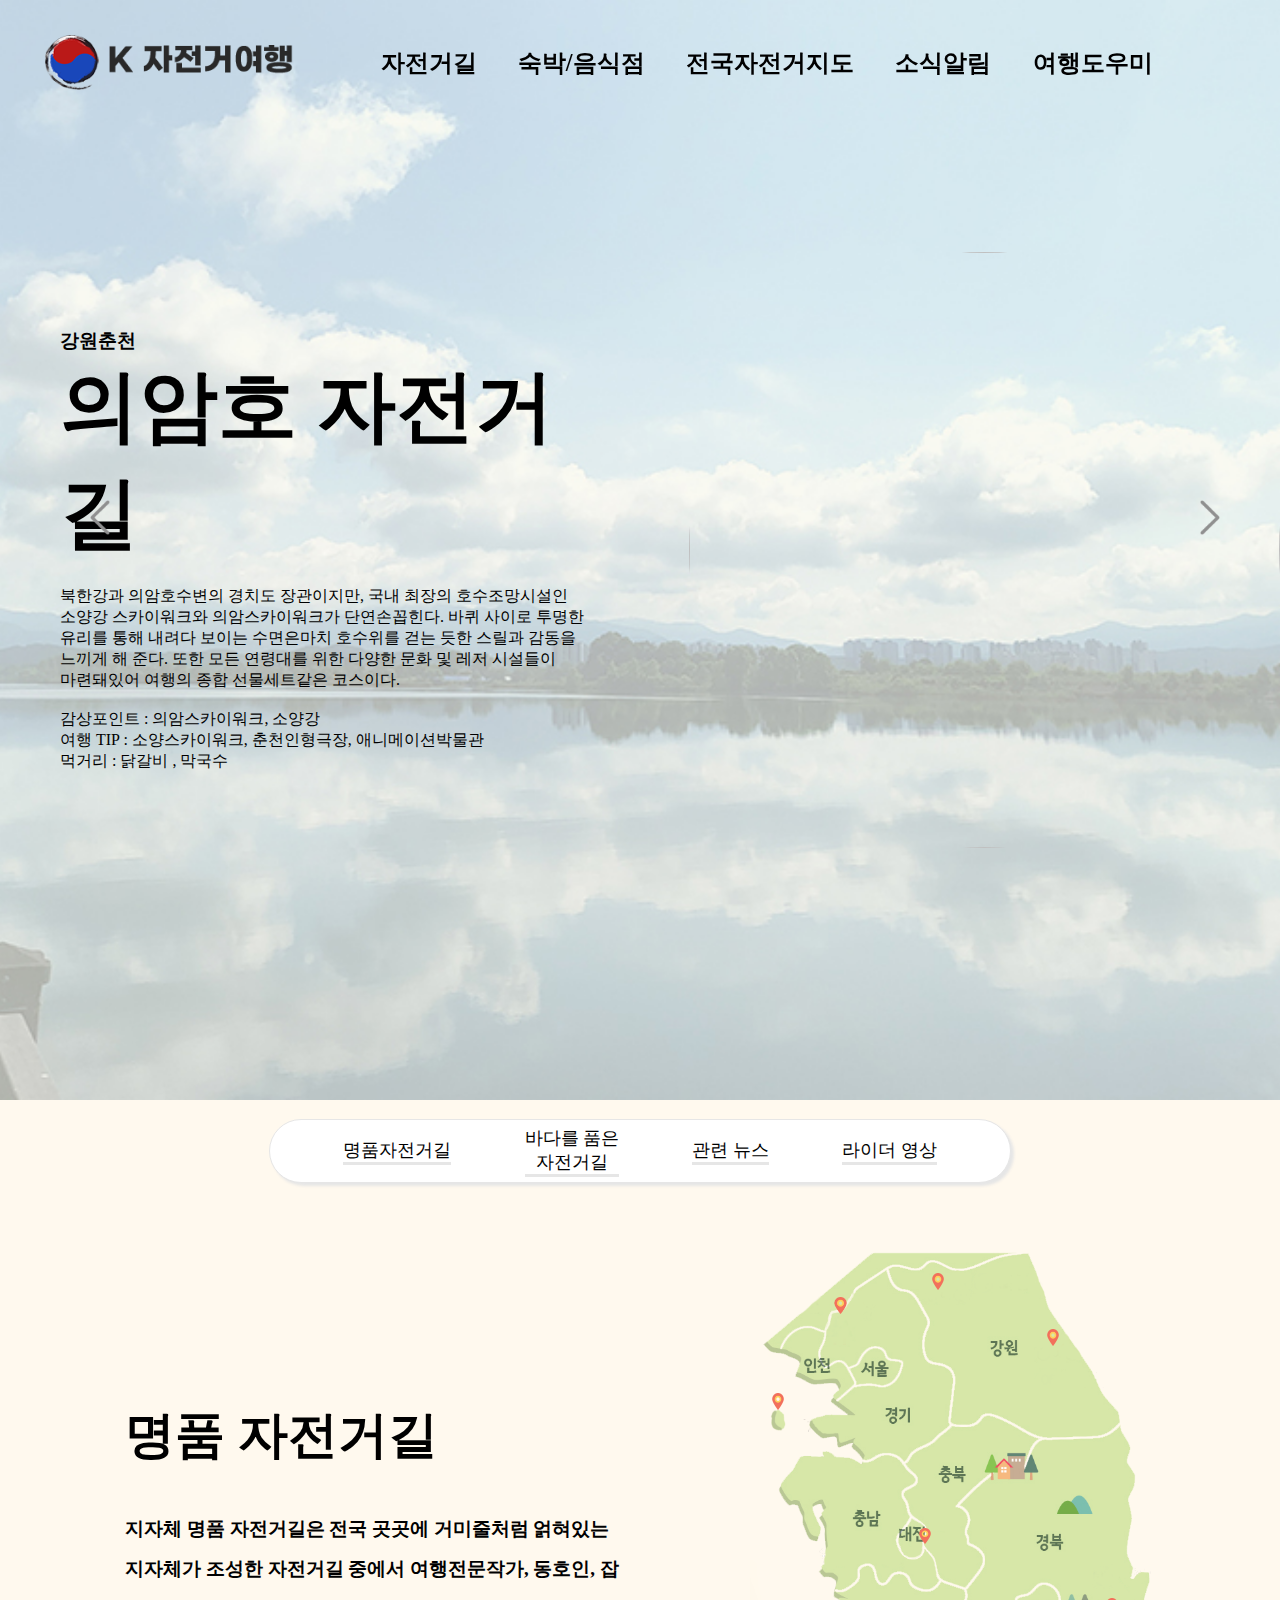
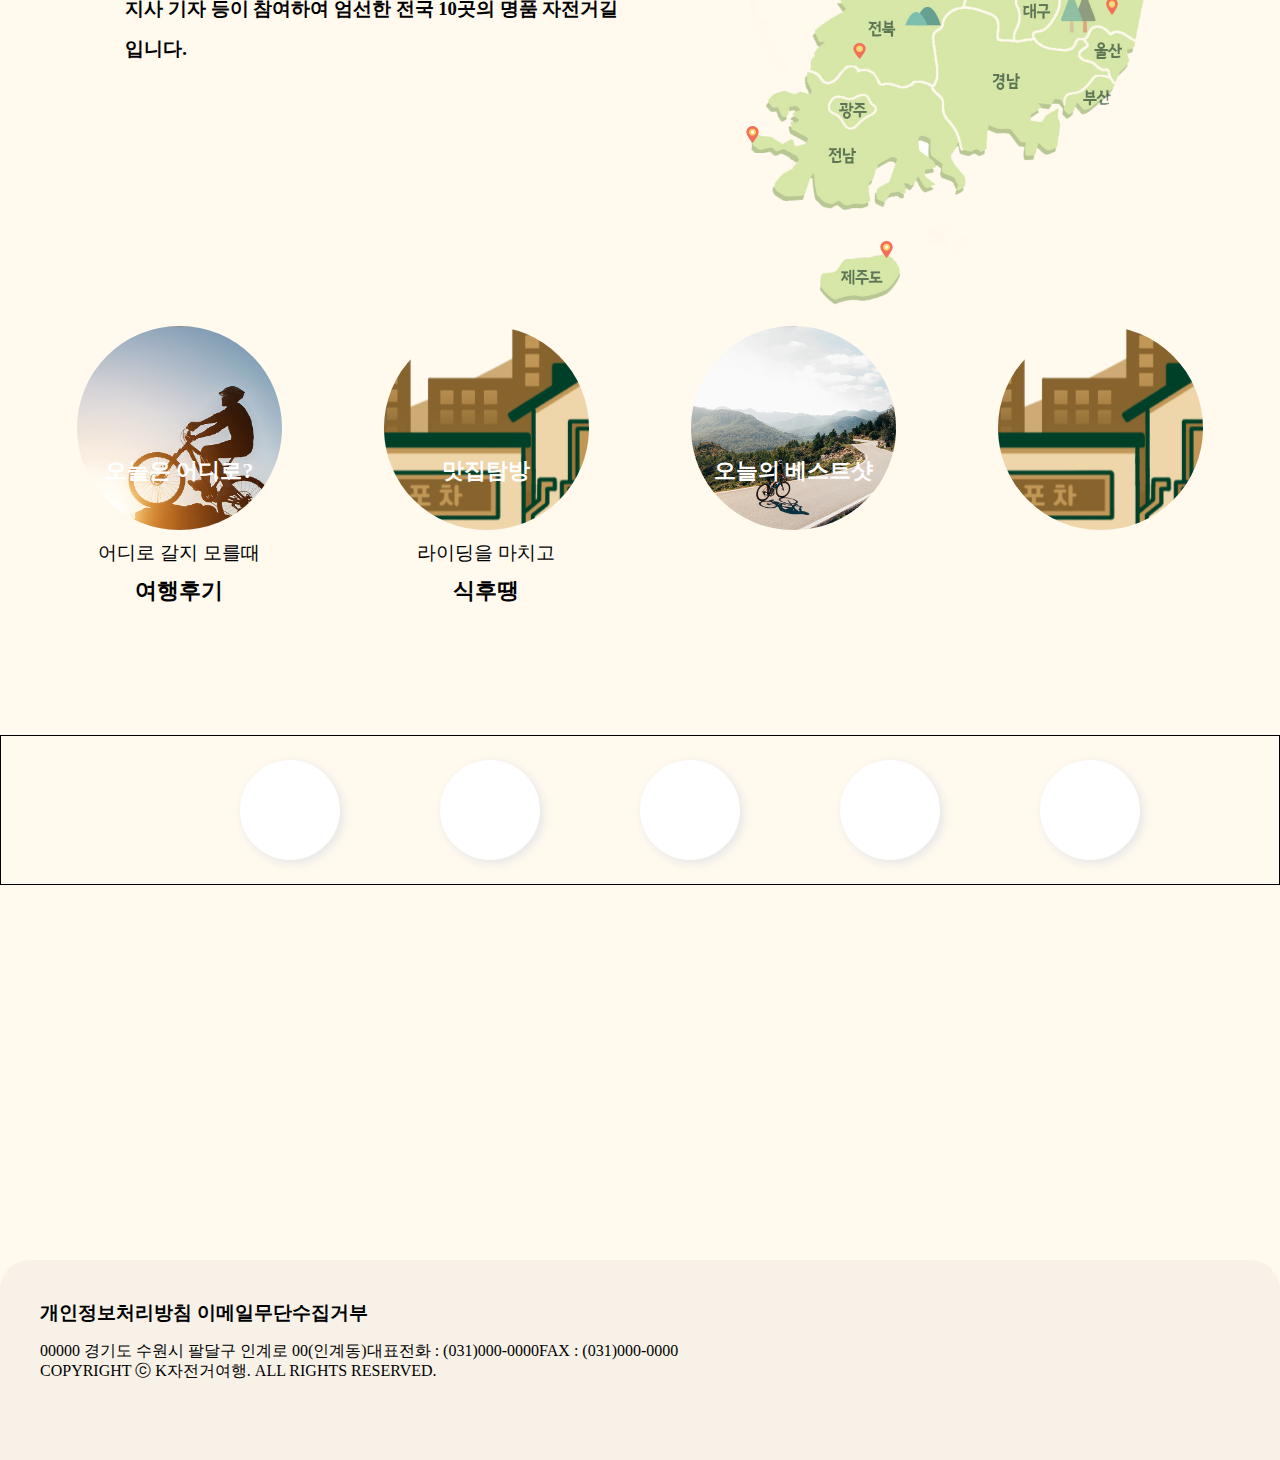
==== index.html @ 26b42fcc "2023.07.28" ====
<!DOCTYPE html>
<html lang="en">
<head>
    <meta charset="UTF-8">
    <meta name="viewport" content="width=device-width, initial-scale=1.0">
    <title>K자전거여행</title>
    <link rel="stylesheet" href="css/reset.css">
    <link rel="stylesheet" href="css/index.css">
    <script src="https://code.jquery.com/jquery-1.12.4.js"></script>
</head>
<body>
    <div id="wrap">
        <header>
            <div class="contents">
                <img src="img/logo.png" class="logo">
                <img src="img/menu.png" class="search">
                <div class="nav">
                    <ul>
                        <li>자전거길
                            <ul class="submenu1">
                                <li><a href="#">자전거길</a></li>
                                <li><a href="#">자전거 대여소</a></li>
                                <li><a href="#">주변 관광지</a></li>
                            </ul>
                        </li>
                        <li>숙박/음식점
                            <ul class="submenu2">
                                <li>숙박시설</li>
                                <li>음식점</li>
                                <li>후기</li>
                            </ul>
                        </li>
                        <li>전국자전거지도</li>
                        <li>소식알림
                            <ul class="submenu4">
                                <li>관련 뉴스</li>
                                <li>여행 소식</li>
                            </ul>
                        </li>
                        <li>여행도우미</li>
                        <li><div class=search></li>
                    </ul>
                </div>
            </div>
        </header>
        <section>
            <div class="section_content_box">
                <div class="section_content_box_1">
                    <div class="contents">
                        <div class="explain_box">
                            <h3>강원춘천</h3>
                            <h1><span>의암호</span> 자전거길</h1>
                            <br>
                            <p>북한강과 의암호수변의 경치도 장관이지만, 국내 최장의 호수조망시설인<br>
                                소양강 스카이워크와 의암스카이워크가 단연손꼽힌다. 바퀴 사이로 투명한<br> 
                                유리를 통해 내려다 보이는 수면은마치 호수위를 걷는 듯한 스릴과 감동을<br> 
                                느끼게 해 준다. 또한 모든 연령대를 위한 다양한 문화 및 레저 시설들이<br>
                                마련돼있어 여행의 종합 선물세트같은 코스이다.</p>
                            <br>
                            <p>감상포인트 : 의암스카이워크, 소양강</p>
                            <p>여행 TIP : 소양스카이워크, 춘천인형극장, 애니메이션박물관</p>
                            <p>먹거리 : 닭갈비 , 막국수 </p>
                        </div>
                        <div class="content_img">
                            <img id="section_img_1" src="img/1.jpg">
                        </div>
                    </div>
                </div>
                <div class="section_content_box_2">
                    <div class="contents">
                        <div class="explain_box">
                            <h3>경기 파주</h3>
                            <h1><span>DMZ</span> 자전거길</h1>
                            <br>
                            <p>임진각, 반구정, 화석정 등 지역의 주요관광지와 연계돼 있는 DMZ<br>
                                자전거길은 임진강을 따라 주변 농촌의 들판과 야산이 끝없이<br> 
                                펼쳐져 있다. 이곳의 유일한 섬 초평도에는 각종 야생화는 물론<br> 
                                희귀조류인 말똥가리 등이 서식하고 있는 곳으로 장산전망대를<br>
                                이용하면 오염되지 않은 생태계의 중요한 가치를 한눈에 내려다 볼<br>
                                수 있다. 자전거 쉼터 및 보관소 등이 곳곳에 마련되어 라이더들의<br>
                                편의를 돕는다.
                            </p>

                            <br>
                            <p>감상포인트 : DMZ 평화누리길, 초평도</p>
                            <p>여행 TIP : 임진강, 화석정</p>
                            <p>먹거리 : 장어, 참게매운탕, 두부요리 </p>
                        </div>
                        <div class="content_img">
                            <img id="section_img_1" src="img/2.jpg">
                        </div>
                    </div>
                </div>
            </div>

            <div class="back">
                <img src="img/back.png">
            </div>
            <div class="next">
                <img src="img/next.png">
            </div>
        </section>
        <div id="article">
            <div class="menubar">
                <ul>
                    <li>명품자전거길</li>
                    <li>바다를 품은<br>자전거길</li>
                    <li>관련 뉴스</li>
                    <li>라이더 영상</li>
                </ul>
            </div>
            <div class="artice_content">
                <div class="artice_content_sub">
                    <div class="region_num"><p>01</p></div>
                    <h1>명품 자전거길</h1>
                    <h3>지자체 명품 자전거길은 전국 곳곳에 거미줄처럼 얽혀있는
                        지자체가 조성한 자전거길 중에서 여행전문작가, 동호인, 잡지사 기자 등이
                        참여하여 엄선한 전국 10곳의 명품 자전거길 입니다.</h3>
                </div>
                <div class="map_img">
                    <img src="img/sub020201_img1.png" >
                    <div class="places">
                        <img src="img/112.png" class="place">
                        <img src="img/112.png" class="place">
                        <img src="img/112.png" class="place">
                        <img src="img/112.png" class="place">
                        <img src="img/112.png" class="place">
                        <img src="img/112.png" class="place">
                        <img src="img/112.png" class="place">
                        <img src="img/112.png" class="place">
                        <img src="img/112.png" class="place">
                    </div>
                </div>
            </div>
            <div class="artice_content1" >
                <div class="content3_boxs">
                    <div class="content3_box">
                        <img src="img/artice_1_1.jpg">
                        <h1>강화군(지붕 없는 박물관) 자전거길</h1>
                    </div>
                    <div class="content3_box">
                        <img src="img/artice_1_2.jpg">
                        <h1>군산 고군산도 자전거길</h1>
                    </div>
                    <div class="content3_box">
                        <img src="img/artice_1_3.jpg">
                        <h1>여수 금오도 해안도로 자전거길</h1>
                    </div>
                    <div class="content3_box">
                        <img src="img/artice_1_4.png">
                        <h1>고흥군 (거금도~소록도) 자전거길</h1>
                    </div>
                    <div class="content3_box">
                        <img src="img/artice_1_5.jpg">
                        <h1>완도군 청산도 자전거길</h1>
                    </div>
                    <div class="content3_box">
                        <img src="img/artice_1_6.jpg">
                        <h1>완도군 생일도 자전거길</h1>
                    </div>
                    <div class="content3_box">
                        <img src="img/artice_1_7.jpg">
                        <h1>신안군(압해도) 자전거길</h1>
                    </div>
                    <div class="content3_box">
                        <img src="img/artice_1_8.jpg">
                        <h1>제주 환상 자전거길(오조리~성산리)</h1>
                    </div>
                </div>
            </div>
            <div class="artice_content2" >
                <div class="content2_boxs">
                    <div class="content2_box">
                        <h2>"여수시, 자전거 타기 좋은 도시로 탄소중립 대비"</h2>
                        <h4>여수시의회 김채경 의원, 자전거 활성화 정책 촉구</h4>
                        <img src="img/artice_2_1.jpg">
                        <p>전남 여수시가 자전거 이용 활성화 정책을 도입해 탄소중립 사회로의 전환을 준비해야 한다는 목소리가 나왔다.
 
                            24일 여수시의회에 따르면 김채경 의원은 최근 열린 제230회 임시회 5분 발언을 통해 네덜란드의 자전거 문화를 소개하며 여수시의 자전거 활성화 정책 도입을 촉구했다.
                             
                            김 의원은 "세계 최초로 공공자전거를 도입한 네덜란드의 경우 인구 대비 자전거 보유가 가장 많은 자전거 선진국으로 다양한 인센티브와 안전한 자전거도로, 잘 갖춰진 법규와 기반 시설 등으로 도시 곳곳에 자전거가 누비고 있다"고 소개했다...
                        </p>
                        <p>https://www.nocutnews.co.kr/news/5982263</p>
                        <p>전남CBS 최창민 기자</p>
                    </div>
                    <div class="content2_box">
                        <h2>"여수시, 자전거 타기 좋은 도시로 탄소중립 대비"</h2>
                        <h4>여수시의회 김채경 의원, 자전거 활성화 정책 촉구</h4>
                        <img src="img/artice_2_1.jpg">
                        <p>전남 여수시가 자전거 이용 활성화 정책을 도입해 탄소중립 사회로의 전환을 준비해야 한다는 목소리가 나왔다.
 
                            24일 여수시의회에 따르면 김채경 의원은 최근 열린 제230회 임시회 5분 발언을 통해 네덜란드의 자전거 문화를 소개하며 여수시의 자전거 활성화 정책 도입을 촉구했다.
                             
                            김 의원은 "세계 최초로 공공자전거를 도입한 네덜란드의 경우 인구 대비 자전거 보유가 가장 많은 자전거 선진국으로 다양한 인센티브와 안전한 자전거도로, 잘 갖춰진 법규와 기반 시설 등으로 도시 곳곳에 자전거가 누비고 있다"고 소개했다...
                        </p>
                        <p>https://www.nocutnews.co.kr/news/5982263</p>
                        <p>전남CBS 최창민 기자</p>
                    </div>
                    <div class="content2_box">
                        <h2>"여수시, 자전거 타기 좋은 도시로 탄소중립 대비"</h2>
                        <h4>여수시의회 김채경 의원, 자전거 활성화 정책 촉구</h4>
                        <img src="img/artice_2_1.jpg">
                        <p>전남 여수시가 자전거 이용 활성화 정책을 도입해 탄소중립 사회로의 전환을 준비해야 한다는 목소리가 나왔다.
 
                            24일 여수시의회에 따르면 김채경 의원은 최근 열린 제230회 임시회 5분 발언을 통해 네덜란드의 자전거 문화를 소개하며 여수시의 자전거 활성화 정책 도입을 촉구했다.
                             
                            김 의원은 "세계 최초로 공공자전거를 도입한 네덜란드의 경우 인구 대비 자전거 보유가 가장 많은 자전거 선진국으로 다양한 인센티브와 안전한 자전거도로, 잘 갖춰진 법규와 기반 시설 등으로 도시 곳곳에 자전거가 누비고 있다"고 소개했다...
                        </p>
                        <p>https://www.nocutnews.co.kr/news/5982263</p>
                        <p>전남CBS 최창민 기자</p>
                    </div>
                    <div class="content2_box">
                        <h2>"여수시, 자전거 타기 좋은 도시로 탄소중립 대비"</h2>
                        <h4>여수시의회 김채경 의원, 자전거 활성화 정책 촉구</h4>
                        <img src="img/artice_2_1.jpg">
                        <p>전남 여수시가 자전거 이용 활성화 정책을 도입해 탄소중립 사회로의 전환을 준비해야 한다는 목소리가 나왔다.
 
                            24일 여수시의회에 따르면 김채경 의원은 최근 열린 제230회 임시회 5분 발언을 통해 네덜란드의 자전거 문화를 소개하며 여수시의 자전거 활성화 정책 도입을 촉구했다.
                             
                            김 의원은 "세계 최초로 공공자전거를 도입한 네덜란드의 경우 인구 대비 자전거 보유가 가장 많은 자전거 선진국으로 다양한 인센티브와 안전한 자전거도로, 잘 갖춰진 법규와 기반 시설 등으로 도시 곳곳에 자전거가 누비고 있다"고 소개했다...
                        </p>
                        <p>https://www.nocutnews.co.kr/news/5982263</p>
                        <p>전남CBS 최창민 기자</p>
                    </div>
                </div>
            </div>
            <div class="artice_content3" >
                <div class="artice_content_sub">
                    <div class="boxs">
                        <div class="boxs1">
                            <div class="box"><iframe src="https://www.youtube.com/embed/FJVm-SSrJak" title="혼자 떠난 30일간의 자전거 전국일주 몰아보기 | 2853.66km" frameborder="0" allow="accelerometer; autoplay; clipboard-write; encrypted-media; gyroscope; picture-in-picture; web-share" allowfullscreen></iframe></div>
                            <div class="box"><iframe src="https://www.youtube.com/embed/oXYLwIVnziQ" title="죽기 전에 달려봐야할 한국의 자전거길 50 : 안 달리면 후회할 진짜 좋은 길 엄선!" frameborder="0" allow="accelerometer; autoplay; clipboard-write; encrypted-media; gyroscope; picture-in-picture; web-share" allowfullscreen></iframe></div>
                            <div class="box"><iframe src="https://www.youtube.com/embed/JFPOYOjlUQY" title="나홀로 브롬톤 자전거 국토종주 [6박7일간의 여행]" frameborder="0" allow="accelerometer; autoplay; clipboard-write; encrypted-media; gyroscope; picture-in-picture; web-share" allowfullscreen></iframe></div>
                            <div class="box"><iframe src="https://www.youtube.com/embed/erLcfcJotWA" title="우중 라이딩 | 비오는날 자전거 타고 1600m 오르기 | 청옥산 육백마지기│장마 폭우│민디의 자전거 여행 Ep.97" frameborder="0" allow="accelerometer; autoplay; clipboard-write; encrypted-media; gyroscope; picture-in-picture; web-share" allowfullscreen></iframe></div>
                            <div class="box"><iframe src="https://www.youtube.com/embed/dMDa-SZKUe8" title="혼자서도 충분하다^^ 동해안길 자전거 여행" frameborder="0" allow="accelerometer; autoplay; clipboard-write; encrypted-media; gyroscope; picture-in-picture; web-share" allowfullscreen></iframe></div>
                            
                        </div>
                        <div class="boxs2">
                            <div class="box"><iframe width="500" height="300" src="https://www.youtube.com/embed/meOYaYv9DsY" title="Cycling Across Europe Alone" frameborder="0" allow="accelerometer; autoplay; clipboard-write; encrypted-media; gyroscope; picture-in-picture; web-share" allowfullscreen></iframe></div>
                            <div class="box"><iframe width="500" height="300" src="https://www.youtube.com/embed/RBemTPJpwlg" title="Furka Pass (east) - Switzerland raw runs [#3]" frameborder="0" allow="accelerometer; autoplay; clipboard-write; encrypted-media; gyroscope; picture-in-picture; web-share" allowfullscreen></iframe></div>
                            <div class="box"><iframe width="500" height="300" src="https://www.youtube.com/embed/J_IqUBVf9sQ" title="Lake Como Bike Ride, Italy  - 4K - 36 Miles / 58 Km" frameborder="0" allow="accelerometer; autoplay; clipboard-write; encrypted-media; gyroscope; picture-in-picture; web-share" allowfullscreen></iframe></div>
                            <div class="box"><iframe width="500" height="300" src="https://www.youtube.com/embed/J_IqUBVf9sQ" title="Lake Como Bike Ride, Italy  - 4K - 36 Miles / 58 Km" frameborder="0" allow="accelerometer; autoplay; clipboard-write; encrypted-media; gyroscope; picture-in-picture; web-share" allowfullscreen></iframe></div>
                            <div class="box"><iframe width="500" height="300" src="https://www.youtube.com/embed/PcKXjFCC2f0" title="4K | CYCLING THROUGH THE STREETS OF AMSTERDAM | 2020 | CITY TOUR" frameborder="0" allow="accelerometer; autoplay; clipboard-write; encrypted-media; gyroscope; picture-in-picture; web-share" allowfullscreen></iframe></div>
                        </div>
                    </div>
                </div>
            </div>

            </div>


        </div>
        <div id="article2">
            <div class="article2_contents">
                <div class="article2_content">
                    <div class="article2_content_imgs">
                        <h1>오늘은 어디로?</h1>
                    </div>
                    <p>어디로 갈지 모를때<p>
                    <h3>여행후기</h3>

                </div>
                <div class="article2_content">
                    <div class="article2_content_imgs">
                        <h1>맛집탐방</h1>
                    </div>
                    <p>라이딩을 마치고<p>
                    <h3>식후땡</h3>
                </div>
                <div class="article2_content">
                    <div class="article2_content_imgs">
                        <h1>오늘의 베스트샷</h1>
                    </div>
                </div>
                <div class="article2_content">
                    <div class="article2_content_imgs">
                    </div>
                </div>
            </div>
            <div class="article2_contents2">
                <div class="article2_contents_boxs">
                    <div class="article2_contents_box"></div>
                </div>
                <div class="article2_contents_boxs">
                    <div class="article2_contents_box"></div>
                </div>
                <div class="article2_contents_boxs">
                    <div class="article2_contents_box"></div>
                </div>
                <div class="article2_contents_boxs">
                    <div class="article2_contents_box"></div>
                </div>
                <div class="article2_contents_boxs">
                    <div class="article2_contents_box"></div>
                </div>
            </div>
        </div>
        <footer>
            <div class="footer_box">
                <div class="box_contents">
                    <h3>개인정보처리방침 이메일무단수집거부</h3>
                    <p>00000 경기도 수원시 팔달구 인계로 00(인계동)대표전화 : (031)000-0000FAX : (031)000-0000
                        <br>COPYRIGHT ⓒ K자전거여행. ALL RIGHTS RESERVED.</p>
                    
                </div>
            </div>
        </footer>
    </div>
    <!-- <div id="left_nav">
        <ul>
            <li>빠른<br>검색</li><br>
            <li><a href="#">서울</a></li>
            <li><a href="#">경기</a></li>
            <li><a href="#">인천</a></li>
            <li><a href="#">강원</a></li>
            <li><a href="#">충북</a></li>
            <li><a href="#">충남</a></li>
            <li><a href="#">세종</a></li>
            <li><a href="#">대전</a></li>
            <li><a href="#">대구</a></li>
            <li><a href="#">전북</a></li>
            <li><a href="#">경북</a></li>
            <li><a href="#">울산</a></li>
            <li><a href="#">경남</a></li>
            <li><a href="#">부산</a></li>
            <li><a href="#">전남</a></li>
            <li><a href="#">광주</a></li>
            <li><a href="#">제주</a></li>
        </ul>
    </div> -->
    <script src="js/index.js"></script>
</body>
</html>
---- css/index.css ----
@charset "utf-8";

@font-face {
    font-family: 'HakgyoansimWoojuR';
    src: url('https://cdn.jsdelivr.net/gh/projectnoonnu/noonfonts_2307-2@1.0/HakgyoansimWoojuR.woff2') format('woff2');
    font-weight: normal;
    font-style: normal;
}

@font-face {
    font-family: 'KBO-Dia-Gothic_bold';
    src: url('https://cdn.jsdelivr.net/gh/projectnoonnu/noonfonts_2304-2@1.0/KBO-Dia-Gothic_bold.woff') format('woff');
    font-weight: 700;
    font-style: normal;
}

@media screen and (max-width:767px) {

    #wrap{width:100%;position:relative;}
    header{width:100%;height:125px;position:fixed;z-index:5;}
    header .contents{width:100%;height:80px;margin:0 auto;display:flex;justify-content:space-between;align-items:center;}
    header .contents img{width:150px;margin:0 10px;}
    header .contents img:nth-of-type(2){width:34px;}
    header .contents .nav{width:700px;display:none;}
    header .contents .nav>ul{width:700px;display:flex;justify-content:center;align-items:center}
    header .contents .nav>ul>li{font-family: 'HakgyoansimWoojuR';font-weight:bold;font-size:17px;position:relative;padding:0 0 0 30px;}
    header .contents .nav ul li ul{width:500px; position:absolute;opacity:0;transition:0.3s 0.2s;display:flex;}
    header .contents .nav>ul>li>ul>li{width:100px;height:100px;text-align:center; padding:40px 0px; border:1px solid #e6e6e6;border-radius:15px; white-space:nowrap;margin:40px 20px 0 0;font-size:14px;font-weight: lighter;}
    header .contents .nav>ul>li>ul>li:hover{background-color:#e6e6e6;}
    header .contents .nav>ul>li .search{width:30px;height:30px;border-radius:70%;overflow:hidden;
        background-color:#fff;background-image:url("../img/search_3.jpg");background-size:cover;box-shadow:5px 5px 5px #EAEAEA;}

    header .contents.active{background-color:#fff;}

    section{width:100%;height:650px;}
    .section_content_box_1{width:100%;height:650px;background-image:url("../img/1_1.jpg");background-size:cover;background-position:center;}
    .section_content_box_2{width:100%;height:650px;background-image:url("../img/2_1.jpg");background-size:cover;background-position:center;display:none;}
    section .contents{width:500px;height:650px;margin:0 auto;position:relative;}
    section .explain_box{width:400px;position:absolute;bottom:190px;left:0; z-index:3;}
    section .explain_box h3{font-size:20px;font-family: 'HakgyoansimWoojuR';}
    section .explain_box h1{font-size:50px;font-family: 'KBO-Dia-Gothic_bold';text-shadow: 4px 6px 6px hsl(0deg 0% 0% / 0.25);}
    section .explain_box h1 span{color:#fff;}
    section .explain_box p{font-family: 'HakgyoansimWoojuR';padding:0 0 0 50px;}
    section .explain_box p{display:none;}
    section .content_img{width:360px;height:360px;border-radius:70%;overflow:hidden;position:absolute;top:90px;right:0;z-index:1;}
    section .content_img img {width:360px;height:360px; object-fit: cover;}
    section .back img{width:17px;position:absolute;top:300px;z-index:3;left:10px;}
    section .next img{width:17px;position:absolute;top:300px;right:10px;z-index:3;}


    
    #article{width:100%;height:700px;background-color:#FFF9EE;display:flex;flex-direction:column;align-items:center;justify-content:space-evenly;}
    #article .menubar{width:500px; margin: 0 auto;}
    #article .menubar ul{width:500px;height:40px; display:flex;justify-content:space-evenly;align-items:center; 
        border:1px solid #e6e6e6;border-radius:50px;background-color:#fff;box-shadow:3px 3px 3px #e6e6e6;}
    #article .menubar ul li{border-bottom:3px solid #e6e6e6;font-family: 'HakgyoansimWoojuR';font-size:14px;text-align:center;}
    #article .artice_content{width:700px;height:600px; margin:0 auto;display:flex;flex-direction:column; justify-content:center;align-items:center;}
    #article .artice_content .artice_content_sub{width:250px;display:flex;justify-content:center;align-items:center;}
    #article .artice_content .artice_content_sub .region_num{width:25px;height:25px;margin:0 10px; background-color:blue;border-radius:70%;color:#fff;font-size:13px;text-align:center;padding:3px 0;display:none;}
    #article .artice_content .artice_content_sub h1{font-family:'HakgyoansimWoojuR';font-size:23px;}
    #article .artice_content .artice_content_sub h3{display:none;}
    #article .artice_content .map_img{width:300px; position: relative;margin:20px 0 0 50px}
    #article .artice_content .map_img > img{width:300px;}
    
    #article .artice_content .place{width:20px;position:absolute;}
    #article .artice_content .place:hover{animation: motion 0.5s linear 0s infinite alternate; margin-top: 0;}
    #article .artice_content .place:nth-last-of-type(1){left:10px;top:95px}
    #article .artice_content .place:nth-last-of-type(2){left:62px;top:20px}
    #article .artice_content .place:nth-last-of-type(3){left:127px;top:207px}
    #article .artice_content .place:nth-last-of-type(4){left:69px;top:276px}
    #article .artice_content .place:nth-last-of-type(5){left:-9px;top:336px}
    #article .artice_content .place:nth-last-of-type(6){left:260px;top:243px}
    #article .artice_content .place:nth-last-of-type(7){left:210px;top:42px}
    #article .artice_content .place:nth-last-of-type(8){left:133px;top:2px}
    #article .artice_content .place:nth-last-of-type(9){left:85px;top:422px}

    .artice_content1{width:100%;display:none;height:600px;}
    .artice_content1 .content3_boxs{width:100%;margin:0 auto;display:flex;flex-flow : row wrap; justify-content:space-evenly;align-items:center;}
    .artice_content1 .content3_boxs .content3_box{width:300px;background-color:#fff;box-shadow:3px 3px 3px #e6e6e6;display:flex;flex-direction:column;justify-content:space-around;align-items: center;}
    .artice_content1 .content3_boxs .content3_box:nth-of-type(2n){display:none;}
    .artice_content1 .content3_boxs .content3_box h1{font-family: 'HakgyoansimWoojuR';font-size:20px;}
    .artice_content1 .content3_boxs .content3_box img{width:300px;height:250px;}
    
    .artice_content2{width:100%;display:none;height:600px;}
    .artice_content2 .content2_boxs{width:100%;display:flex;justify-content:space-evenly;flex-flow : row wrap;margin:0 auto;align-content:space-evenly;}
    .artice_content2 .content2_box{width:500px;height:120px; background-color:#fff;box-shadow:3px 3px 3px #e6e6e6;display:flex;flex-direction:column;align-items:center;justify-content:space-around;margin:10px 0;}
    .artice_content2 .content2_box img{width:390px;height:240px;display:none;}
    .artice_content2 .content2_box h2{font-size:18px;}
    .artice_content2 .content2_box P:nth-of-type(1){display:none;}
    
    .artice_content3{width:100%;display:none;height:600px;}
    .artice_content3 .boxs{width:600px;height:450px; margin:0 auto;display:flex;flex-direction:column;justify-content:space-evenly;}
    .artice_content3 .boxs1{width:100%;display:flex;}
    .artice_content3 .boxs2{width:100%;display:flex;}
    .artice_content3 .box{border:1px solid;width:300px;height:190px;}
    .artice_content3 .box iframe{width:300px;height:190px;}
    .artice_content3 .box:nth-of-type(2){display:none;}
    .artice_content3 .box:nth-of-type(3){display:none;}
    .artice_content3 .box:nth-of-type(4){display:none;}

    #article2{width:100%;height:600px;background-color:#FFF9EE;}
    #article2 .article2_contents{width:100%;height:600px;margin:0 auto;display:flex;justify-content:space-evenly;align-items:center;}
    #article2 .article2_contents .article2_content{width:300px;display:flex;flex-direction:column;align-items:center;}
    #article2 .article2_contents .article2_content_imgs{width:150px;height:150px;border-radius:70%;overflow:hidden;}
    #article2 .article2_contents .article2_content_imgs h1{color:#fff;font-family:'HakgyoansimWoojuR';text-align:center;padding:80px 0;font-size:18px;}
    #article2 .article2_contents .article2_content > p{font-family: 'HakgyoansimWoojuR';font-size:15px;padding:10px 0 0 0;}
    #article2 .article2_contents .article2_content > h3{font-family: 'HakgyoansimWoojuR';}

    #article2 .article2_content:nth-of-type(1) div{background-image:url(../img/riding.jpg);background-size:cover;background-position:center;}
    #article2 .article2_content:nth-of-type(2) div{background-image:url(../img/muckja.jpg);background-size:initial; background-position:center;}
    #article2 .article2_content:nth-of-type(3) div{background-image:url(../img/bestshot.jpg);background-size:cover; background-position:center;}
    #article2 .article2_content:nth-of-type(4) div{background-image:url(../img/muckja.jpg);background-size:initial; background-position:center;}

    #article2 .article2_content:nth-child(2n) div{margin:100px 0 0 0;}


    footer{width:100%;height:200px;background-color:#FFF9EE;display:flex;align-items:flex-end;}
    footer .footer_box{width:100%;height:200px; margin:0 auto;background-color:#F7F1E7;border-top-left-radius:30px;border-top-right-radius:30px;}
    footer .box_contents{padding:40px;}
    footer .box_contents p{line-height:20px;padding:15px 0;}

}
@media screen and (min-width:768px) and (max-width:1099px) {
    #wrap{width:100%;position:relative;}
    header{width:100%;height:125px;position:fixed;z-index:5;}
    header .contents{width:100%;height:100px;margin:0 auto;display:flex;justify-content:center;align-items:center;}
    header .contents img{width:200px;}
    header .contents img:nth-of-type(2){display:none;}
    header .contents .nav{width:700px;}
    header .contents .nav>ul{width:700px;display:flex;justify-content:center;align-items:center}
    header .contents .nav>ul>li{font-family: 'HakgyoansimWoojuR';font-weight:bold;font-size:20px;position:relative;padding:0 0 0 30px;}
    header .contents .nav ul li ul{width:500px; position:absolute;opacity:0;transition:0.3s 0.2s;display:flex;}
    header .contents .nav>ul>li>ul>li{width:100px;height:100px;text-align:center; padding:40px 0px; border:1px solid #e6e6e6;border-radius:15px; white-space:nowrap;margin:40px 20px 0 0;font-size:14px;font-weight: lighter;}
    header .contents .nav>ul>li>ul>li:hover{background-color:#e6e6e6;}
    header .contents .nav>ul>li .search{width:30px;height:30px;border-radius:70%;overflow:hidden;
        background-color:#fff;background-image:url("../img/search_3.jpg");background-size:cover;box-shadow:5px 5px 5px #EAEAEA;}

    header.active{background-color:#fff;}

    section{width:100%;height:800px;}
    .section_content_box_1{width:100%;height:800px;background-image:url("../img/1_1.jpg");background-size:cover;background-position:center;}
    .section_content_box_2{width:100%;height:800px;background-image:url("../img/2_1.jpg");background-size:cover;background-position:center;display:none;}
    section .contents{width:100%;height:800px;margin:0 auto;display:flex;justify-content:space-evenly;align-items:center;}
    section .explain_box{width:400px; display:flex;flex-direction:column;}
    section .explain_box h3{text-align:right;}
    section .explain_box h1{font-size:50px;text-align:right;font-family: 'KBO-Dia-Gothic_bold'}
    section .explain_box p{font-family: 'HakgyoansimWoojuR';padding:0 0 0 50px;}
    section .explain_box p:nth-of-type(1){display:none;}
    section .content_img{width:450px;height:450px;border-radius:70%;overflow:hidden;}
    section .content_img img {width:450px;height:450px; object-fit: cover;}
    section .back img{width:10px;height:20px;position:absolute;top:400px;z-index:3;left:10px;}
    section .next img{width:10px;height:20px;position:absolute;top:400px;right:10px;z-index:3;}

    #article{width:100%;height:800px;background-color:#FFF9EE;display:flex;flex-direction:column;justify-content:space-evenly}
    #article .menubar{width:700px; margin: 0 auto;}
    #article .menubar ul{width:700px;height:50px; display:flex;justify-content:space-evenly;align-items:center; 
        border:1px solid #e6e6e6;border-radius:50px;background-color:#fff;box-shadow:3px 3px 3px #e6e6e6;}
    #article .menubar ul li{border-bottom:3px solid #e6e6e6;font-family: 'HakgyoansimWoojuR';font-size:17px;text-align:center;}
    #article .artice_content{width:100%; height:650px; margin:0 auto;display:flex;justify-content:center;}
    #article .artice_content .artice_content_sub{margin:100px 0 0 0;width:400px;}
    #article .artice_content .artice_content_sub .region_num{display:none;border-radius:30px;width:50px;font-size:20px;text-align:center; margin-bottom:10px;color:#282828;}
    #article .artice_content .artice_content_sub h1{font-family: 'HakgyoansimWoojuR';font-size:30px;width:250px;}
    #article .artice_content .artice_content_sub h3{font-family: 'HakgyoansimWoojuR';width:400px;text-align:left;line-height:30px;font-size:15px;margin:10px 0 0 0;}
    #article .artice_content .map_img{width:400px;position: relative;margin:50px 0;}
    #article .artice_content .map_img > img{width:430px;}
    
    #article .artice_content .place{width:30px;position:absolute;}
    #article .artice_content .place:hover{animation: motion 0.5s linear 0s infinite alternate; margin-top: 0;}
    #article .artice_content .place:nth-last-of-type(1){left:16px;top:144px} /*웅진*/
    #article .artice_content .place:nth-last-of-type(2){left:90px;top:30px}  /*파주*/
    #article .artice_content .place:nth-last-of-type(3){left:176px;top:281px}  /*옥천*/
    #article .artice_content .place:nth-last-of-type(4){left:102px;top:406px}  /*정읍*/
    #article .artice_content .place:nth-last-of-type(5){left:-13px;top:490px}  /*신안*/
    #article .artice_content .place:nth-last-of-type(6){left:371px;top:345px} /*경주*/
    #article .artice_content .place:nth-last-of-type(7){left:315px;top:70px} /*강릉*/
    #article .artice_content .place:nth-last-of-type(8){left:203px;top:17px}  /*화천*/
    #article .artice_content .place:nth-last-of-type(9){left:124px;top:610px} /*제주*/

    .artice_content1{width:100%;display:none;}
    .artice_content1 .content3_boxs{width:100%;height:650px;margin:0 auto;display:flex;flex-flow : row wrap; justify-content:space-evenly;align-items:center;}
    .artice_content1 .content3_boxs .content3_box{width:400px;height:320px;background-color:#fff;box-shadow:3px 3px 3px #e6e6e6;display:flex;flex-direction:column;justify-content:space-around;align-items: center;}
    .artice_content1 .content3_boxs .content3_box:nth-of-type(2n){display:none;}
    .artice_content1 .content3_boxs .content3_box h1{font-family: 'HakgyoansimWoojuR';font-size:20px;}
    .artice_content1 .content3_boxs .content3_box img{width:350px;height:250px;}
    
    .artice_content2{width:100%;display:none;}
    .artice_content2 .content2_boxs{width:100%;height:650px; display:flex;justify-content:space-evenly;flex-flow : row wrap;margin:0 auto;align-content:space-evenly;}
    .artice_content2 .content2_box{width:440px;height:320px;background-color:#fff;box-shadow:3px 3px 3px #e6e6e6;display:flex;flex-direction:column;align-items:center;justify-content:space-around;}
    .artice_content2 .content2_box img{width:390px;height:240px;}
    .artice_content2 .content2_box h2{font-size:18px;}
    .artice_content2 .content2_box P{display:none;}
    
    .artice_content3{width:100%;display:none;}
    .artice_content3 .boxs{width:900px;height:650px; display:flex;flex-direction:column;justify-content:space-evenly;margin:0 auto;}
    .artice_content3 .boxs1{width:100%;display:flex;flex-flow:wrap;justify-content:space-evenly;}
    .artice_content3 .boxs2{width:100%;display:flex;justify-content:space-evenly;}
    .artice_content3 .box{border:1px solid;width:450px;height:300px;}
    .artice_content3 .box iframe{width:450px;height:300px;}
    .artice_content3 .box:nth-of-type(2){display:none;}
    .artice_content3 .box:nth-of-type(3){display:none;}
    .artice_content3 .box:nth-of-type(4){display:none;}

    #article2{width:100%;height:1100px;background-color:#FFF9EE;}
    #article2 .article2_contents{width:100%;height:1000px;margin:0 auto;display:flex;justify-content:space-evenly;align-items:center;}
    #article2 .article2_contents .article2_content{width:300px;height:600px;display:flex;flex-direction:column;align-items:center;}
    #article2 .article2_contents .article2_content_imgs{width:200px;height:200px;border-radius:70%;overflow:hidden;}
    #article2 .article2_contents .article2_content > p{font-family: 'HakgyoansimWoojuR';font-size:17px;padding:10px 0 0 0;}
    #article2 .article2_contents .article2_content > h3{font-family: 'HakgyoansimWoojuR';}

    #article2 .article2_content:nth-of-type(1) div{background-image:url(../img/riding.jpg);background-size:cover;background-position:center;}
    #article2 .article2_content:nth-of-type(2) div{background-image:url(../img/muckja.jpg);background-size:initial; background-position:center;}
    #article2 .article2_content:nth-of-type(3) div{background-image:url(../img/bestshot.jpg);background-size:cover; background-position:center;}
    #article2 .article2_content:nth-of-type(4) div{background-image:url(../img/muckja.jpg);background-size:initial; background-position:center;}

    #article2 .article2_content:nth-child(2n) div{margin:100px 0 0 0;}
    #article2 .article2_contents h1{color:#fff;font-family:'HakgyoansimWoojuR';text-align:center;padding:110px 0;font-size:20px;}


    footer{width:100%;height:200px;background-color:#FFF9EE;display:flex;align-items:flex-end;}
    footer .footer_box{width:100%;height:200px; margin:0 auto;background-color:#F7F1E7;border-top-left-radius:30px;border-top-right-radius:30px;}
    footer .box_contents{padding:40px;}
    footer .box_contents p{line-height:20px;padding:15px 0;}
    
   


}

@media screen and (min-width:1100px) {
#wrap{width:100%;position:relative;}

#left_nav{width:70px;height:100%; background-color: #fff;position:fixed;z-index:10;box-shadow:0px 0px 5px #444;}
#left_nav ul{width:70px;height:100%;display:flex;flex-direction:column;align-items:center;justify-content:space-evenly;font-family: 'HakgyoansimWoojuR';font-size:17px;}
#left_nav ul li:nth-last-of-type(18){border-bottom:2px solid;padding:8px;font-weight:bold;}
#left_nav ul a:hover{font-weight:bold;}

header{width:100%;height:125px;position:fixed;z-index:5;}
header .contents{width:100%;height:125px;margin:0 auto;display:flex;justify-content:space-evenly;align-items:center;}
header .contents img{width:250px;height:55px;}
header .contents .search{display:none;}
header .contents .nav{width:70%;}
header .contents .nav>ul{width:100%;display:flex;justify-content:space-evenly;align-items:center}
header .contents .nav>ul>li{font-family: 'HakgyoansimWoojuR';font-weight:bold;font-size:25px;position:relative;}
header .contents .nav ul li ul{width:1200px; position:absolute;opacity:0;transition:0.3s 0.2s;display:flex;}
header .contents .nav>ul>li>ul>li{width:120px;height:120px;text-align:center; padding:50px 0px; border:1px solid #e6e6e6;border-radius:15px; white-space:nowrap;margin:40px 20px 0 0;font-size:18px;font-weight: lighter;}
header .contents .nav>ul>li>ul>li:hover{background-color:#05057d;}
header .contents .nav>ul>li .search{width:50px;height:50px;border-radius:70%;overflow:hidden;
                                    background-color:#fff;background-image:url("../img/search_3.jpg");background-size:cover;box-shadow:5px 5px 5px #EAEAEA;}
header.active{background-color:#fff;}



section{width:100%;height:1100px;}
.section_content_box_1{width:100%;height:1100px;background-image:url("../img/1_1.jpg");background-size:cover;background-position:center;}
.section_content_box_2{width:100%;height:1100px;background-image:url("../img/2_1.jpg");background-size:cover;background-position:center;display:none;}
section .contents{width:100%;height:1100px;margin:0 auto;display:flex;justify-content:center;align-items:center;}
section .explain_box{margin:60px;}
section .explain_box h1{font-size:80px;font-family: 'KBO-Dia-Gothic_bold'}
section .content_img{width:600px;height:600px;border-radius:70%;overflow:hidden;}
section .content_img img {width:100%;height:100%; object-fit: cover;}
section .back img{width:20px;height:35px;position:absolute;top:500px;z-index:3;left:90px;}
section .next img{width:20px;height:35px;position:absolute;top:500px;right:60px;z-index:3;}


#article{width:100%;height:57.5vw;background-color:#FFF9EE;display:flex;flex-direction:column;justify-content:space-evenly}
#article .menubar{width:58%; margin: 0 auto;}
#article .menubar ul{width:100%;height:5vw; display:flex;justify-content:space-evenly;align-items:center; 
                    border:1px solid #e6e6e6;border-radius:50px;background-color:#fff;box-shadow:3px 3px 3px #e6e6e6;}
#article .menubar ul li{border-bottom:3px solid #e6e6e6;font-family: 'HakgyoansimWoojuR';font-size:1.4vw;text-align:center;}

#article .artice_content{width:100%;height:48vw;margin:0 auto;display:flex;justify-content:space-evenly;}
#article .artice_content .artice_content_sub{margin:200px 0 0 0;width:500px;}
#article .artice_content .artice_content_sub .region_num{display:none;border-radius:30px;width:50px;font-size:20px;text-align:center; margin-bottom:10px;color:#282828;}
#article .artice_content .artice_content_sub h1{font-family:'HakgyoansimWoojuR';font-size:50px;width:400px;}
#article .artice_content .artice_content_sub h3{font-family:'HakgyoansimWoojuR';text-align:left;padding:40px 0;line-height:40px;}
#article .artice_content .map_img{width:31.6vw;position: relative;margin:50px 0;}
#article .artice_content .map_img > img{width:31.6vw;}



#article .artice_content .place{width:1.3vw;position:absolute;}
#article .artice_content .place:hover{animation: motion 0.5s linear 0s infinite alternate; margin-top: 0;}
#article .artice_content .place:nth-last-of-type(1){left:1.5vw;top:11vw} /*옹진*/
#article .artice_content .place:nth-last-of-type(2){left:6.4vw;top:3.5vw}  /*파주*/
#article .artice_content .place:nth-last-of-type(3){left:13vw;top:21.5vw}  /*옥천*/
#article .artice_content .place:nth-last-of-type(4){left:7.9vw;top:30.5vw}  /*정읍*/
#article .artice_content .place:nth-last-of-type(5){left:-0.5vw;top:37vw}  /*신안*/
#article .artice_content .place:nth-last-of-type(6){left:27.6vw;top:27vw} /*경주*/
#article .artice_content .place:nth-last-of-type(7){left:23vw;top:6vw} /*강릉*/
#article .artice_content .place:nth-last-of-type(8){left:14vw;top:1.6vw}  /*화천*/
#article .artice_content .place:nth-last-of-type(9){left:10vw;top:46vw} /*제주*/

.artice_content3{width:100%;display:none;}
.artice_content3 .boxs{width:100%;height:48vw;display:flex;flex-direction:column;justify-content:space-evenly;}
.artice_content3 .boxs1{width:33vw;display:flex;margin:0 auto; justify-content:space-evenly;}
.artice_content3 .boxs2{width:33vw;display:flex;margin:0 auto; justify-content:space-evenly;}
.artice_content3 .box iframe{width:25vw;height:15.6vw;}
.artice_content3 .box{border:1px solid;width:25vw;height:15.6vw;}

.artice_content1{width:100%;display:none;}
.artice_content1 .content3_boxs{width:100%;height:48vw;margin:0 auto;display:flex;flex-flow : row wrap; justify-content:space-around;align-content:center;}
.artice_content1 .content3_boxs .content3_box{width:23.5vw;height:21vw;background-color:#fff;box-shadow:3px 3px 3px #e6e6e6;display:flex;flex-direction:column;justify-content:space-around;align-items:center;margin:20px 0 0 0;}
.artice_content1 .content3_boxs .content3_box h1{font-family: 'HakgyoansimWoojuR';font-size:1.7vw}
.artice_content1 .content3_boxs .content3_box img{width:21.5vw;height:15.5vw;}

.artice_content2{width:100%;display:none;}
.artice_content2 .content2_boxs{width:100%;height:48vw; display:flex;justify-content:space-around;margin:0 auto;}
.artice_content2 .content2_box{width:23.5vw;height:37vw;background-color:#fff;box-shadow:3px 3px 3px #e6e6e6;display:flex;flex-direction:column;align-items:center;justify-content:space-around;}
.artice_content2 .content2_box img{width:22vw;height:17vw;}
.artice_content2 .content2_box h2{font-size:1.2vw;}
.artice_content2 .content2_box h4{font-size:0.9vw;}
.artice_content2 .content2_box p{font-size:0.8vw;}

#article2{width:100%;height:80vw;background-color:#FFF9EE;}
#article2 .article2_contents{width:100%;height:39vw;margin:0 auto;display:flex;justify-content:space-evenly;align-items:center;}
#article2 .article2_contents .article2_content{width:20vw;height:25vw; display:flex;flex-direction:column;align-items:center;}
#article2 .article2_contents .article2_content_imgs{width:16vw;height:16vw;border-radius:70%;overflow:hidden;}
#article2 .article2_contents .article2_content_imgs h1{color:#fff;font-family: 'HakgyoansimWoojuR';text-align:center;padding:130px 0;font-size:1.7vw;}

#article2 .article2_contents .article2_content > p{font-family: 'HakgyoansimWoojuR';font-size:1.5vw;padding:10px 0 0 0;}
#article2 .article2_contents .article2_content > h3{font-family: 'HakgyoansimWoojuR';font-size:1.7vw;}

#article2 .article2_content:nth-of-type(1) div{background-image:url(../img/riding.jpg);background-size:cover;background-position:center;}
#article2 .article2_content:nth-of-type(2) div{background-image:url(../img/muckja.jpg);background-size:initial; background-position:center;}
#article2 .article2_content:nth-of-type(3) div{background-image:url(../img/bestshot.jpg);background-size:cover; background-position:center;}
#article2 .article2_content:nth-of-type(4) div{background-image:url(../img/muckja.jpg);background-size:initial; background-position:center;}



#article2 .article2_contents2{width:100%;height:150px;margin:0 auto;border:1px solid;display:flex;justify-content:center;align-items:center;}
#article2 .article2_contents2 .article2_contents_boxs{width:100px;height:100px;border-radius:70%;overflow:hidden; background-color:#fff;box-shadow:3px 3px 10px #e6e6e6;margin-left:100px;}



footer{width:100%;height:200px;background-color:#FFF9EE;display:flex;align-items:flex-end;}
footer .footer_box{width:1500px;height:200px; margin:0 auto;background-color:#F7F1E7;border-top-left-radius:30px;border-top-right-radius:30px;}
footer .box_contents{padding:40px;}
footer .box_contents p{line-height:20px;padding:15px 0;}

}

@keyframes motion {
    0% {
        margin-top: 0px;
    }

    100% {
        margin-top: 10px;
    }
  }
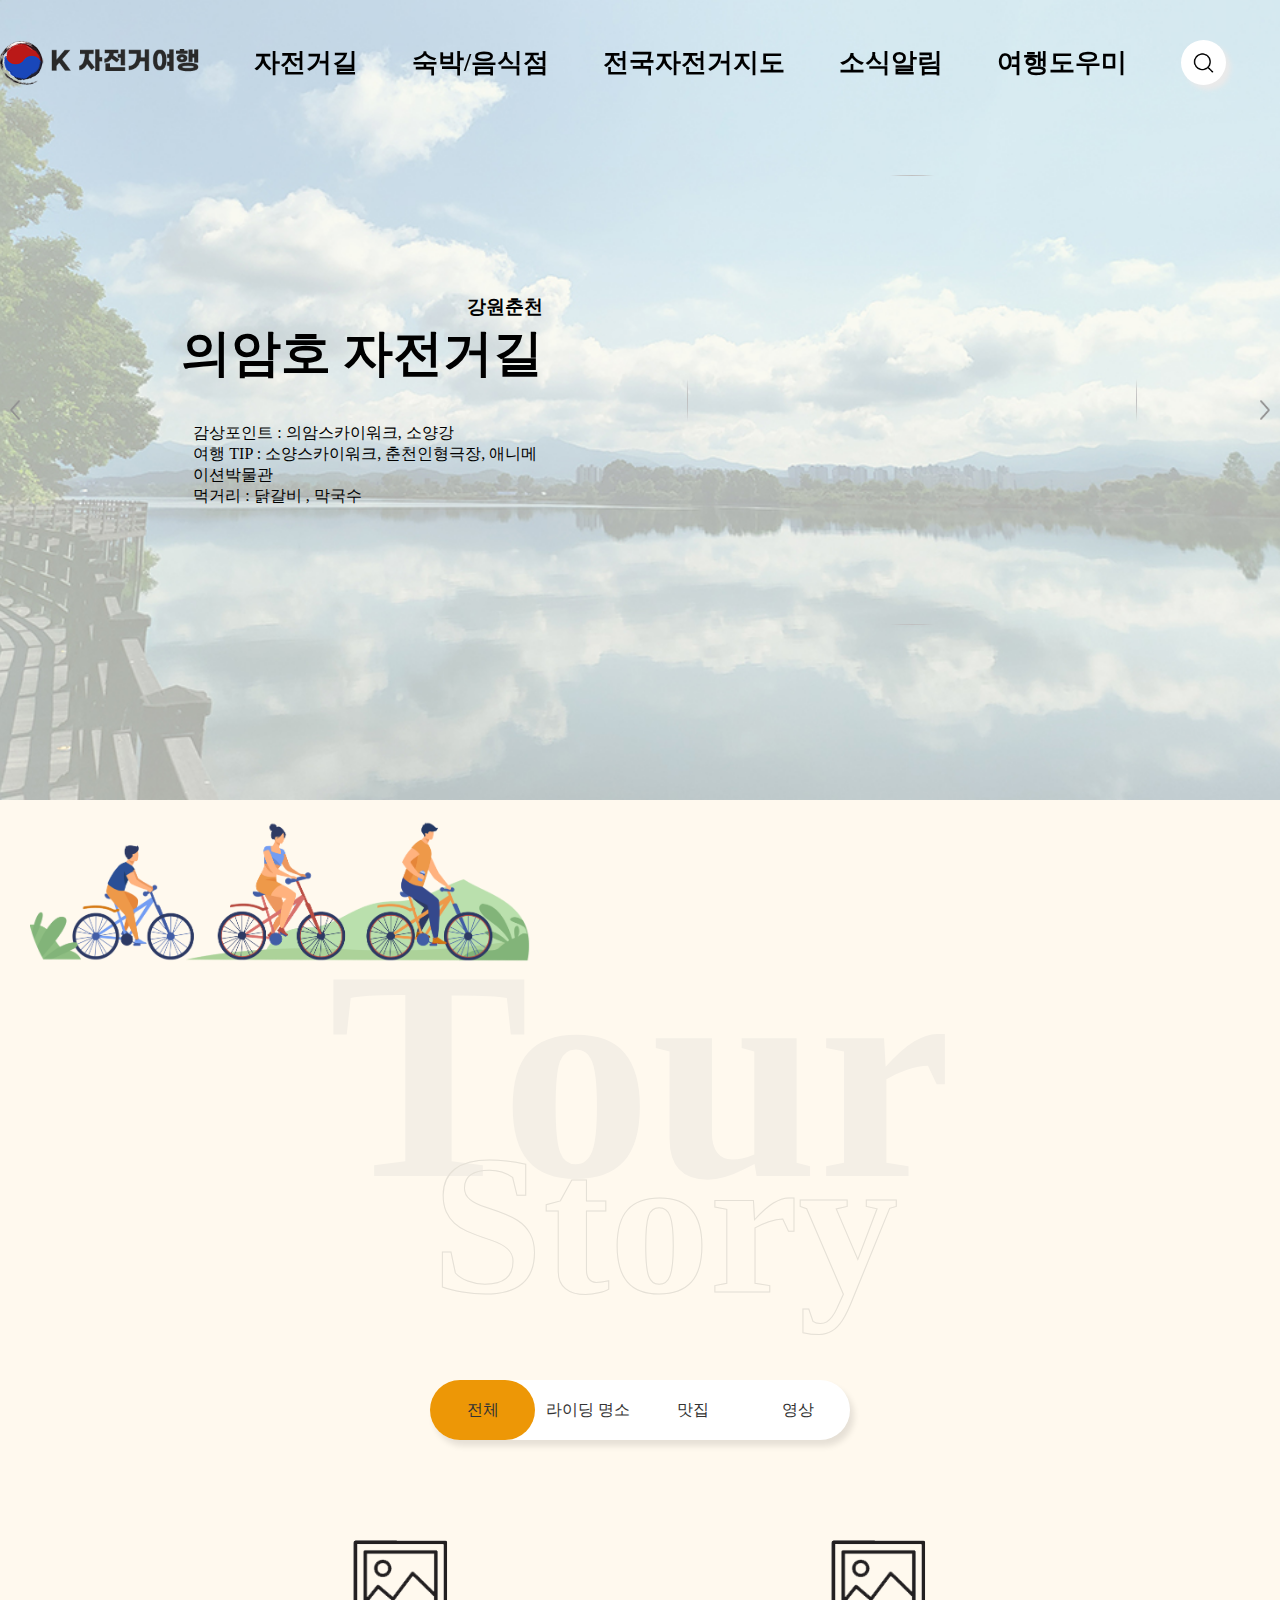
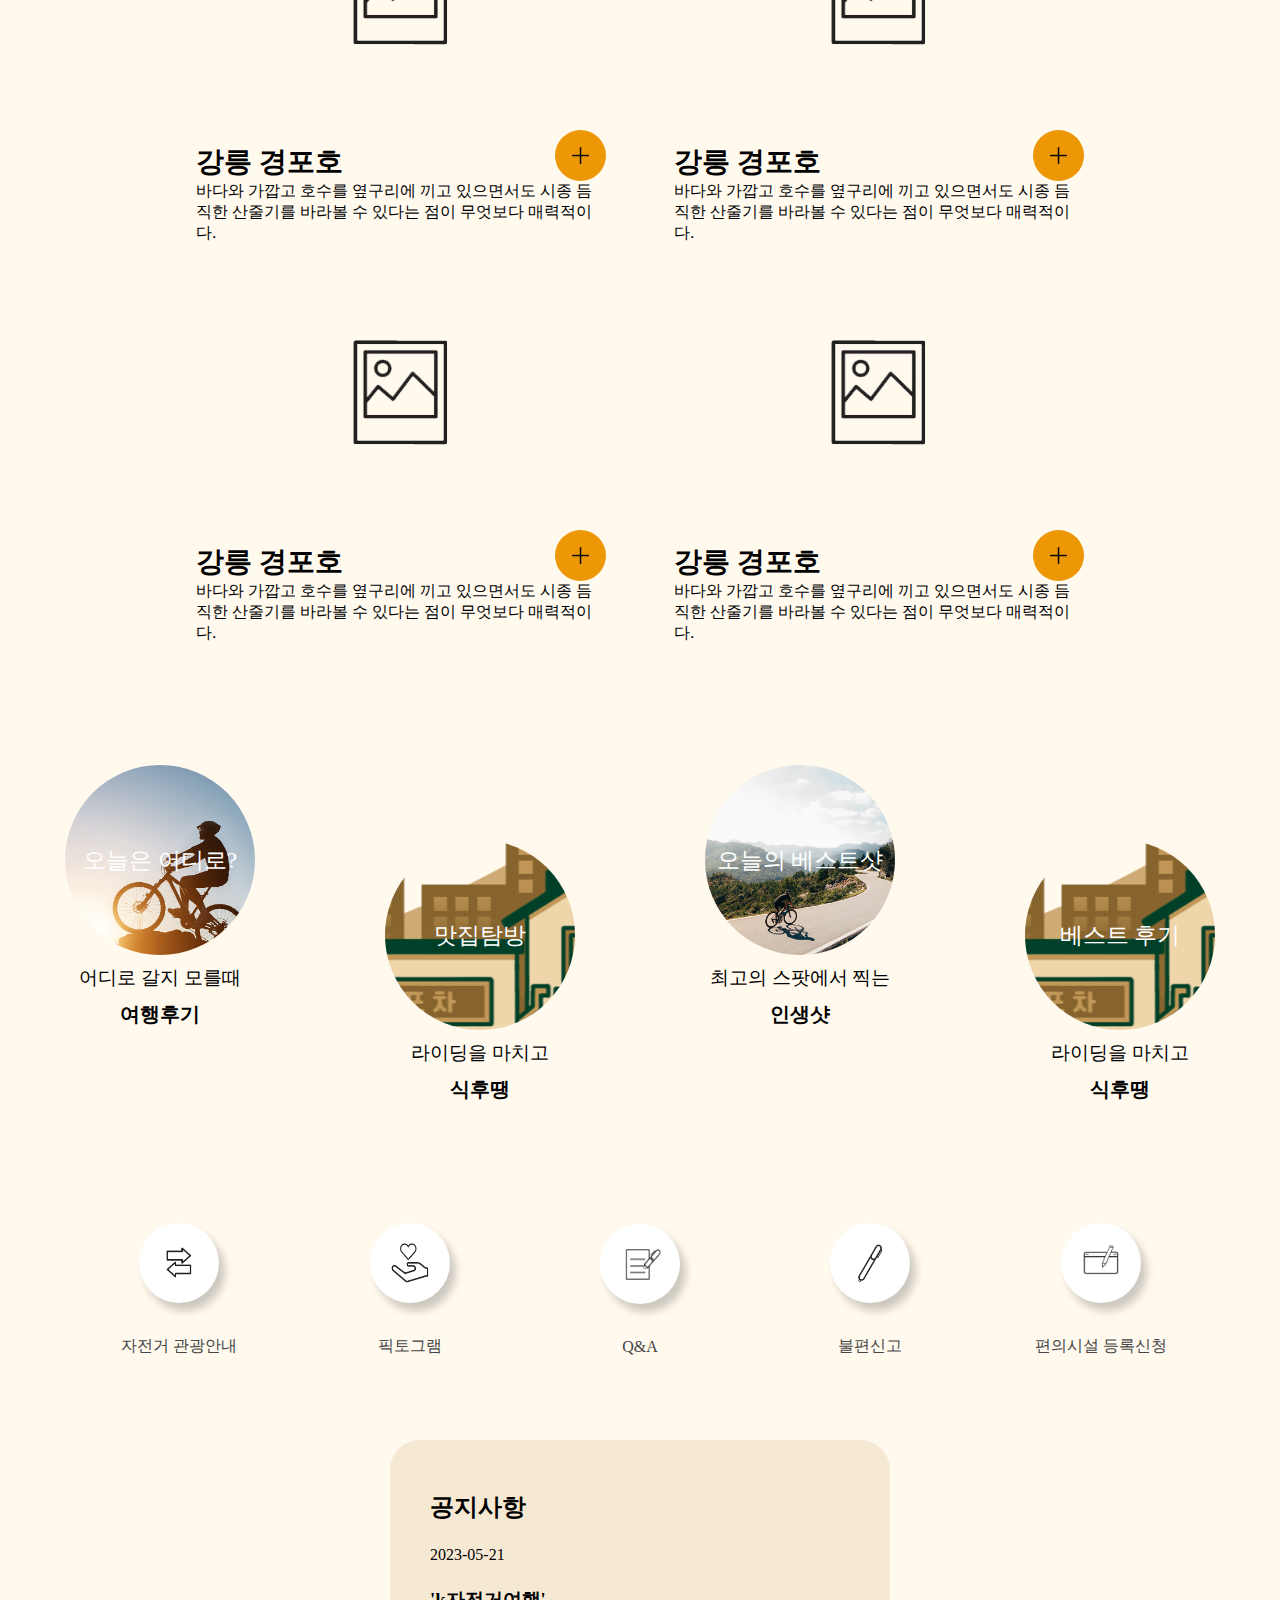
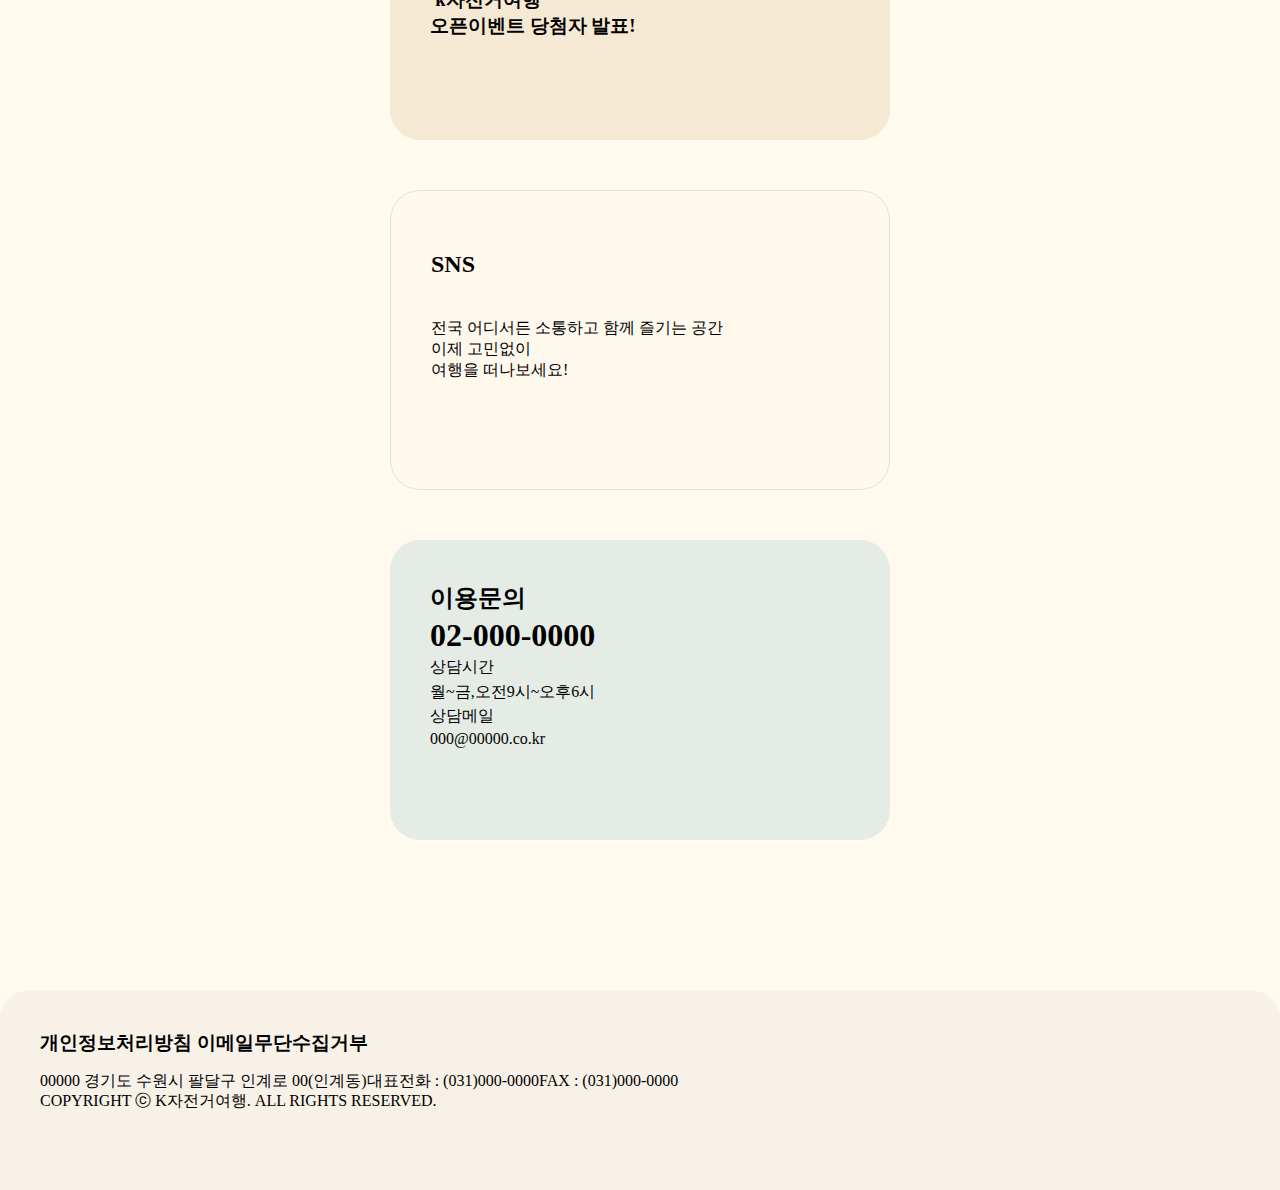
==== commit 0d17fd19: "2023.08.10" ====
--- a/index.html
+++ b/index.html
@@ -13,7 +13,7 @@
         <header>
             <div class="contents">
                 <img src="img/logo.png" class="logo">
-                <img src="img/menu.png" class="search">
+                <img src="img/menu.png" class="menu_img">
                 <div class="nav">
                     <ul>
                         <li>자전거길
@@ -101,167 +101,195 @@
             </div>
         </section>
         <div id="article">
-            <div class="menubar">
-                <ul>
-                    <li>명품자전거길</li>
-                    <li>바다를 품은<br>자전거길</li>
-                    <li>관련 뉴스</li>
-                    <li>라이더 영상</li>
-                </ul>
-            </div>
-            <div class="artice_content">
-                <div class="artice_content_sub">
-                    <div class="region_num"><p>01</p></div>
-                    <h1>명품 자전거길</h1>
-                    <h3>지자체 명품 자전거길은 전국 곳곳에 거미줄처럼 얽혀있는
-                        지자체가 조성한 자전거길 중에서 여행전문작가, 동호인, 잡지사 기자 등이
-                        참여하여 엄선한 전국 10곳의 명품 자전거길 입니다.</h3>
-                </div>
-                <div class="map_img">
-                    <img src="img/sub020201_img1.png" >
-                    <div class="places">
-                        <img src="img/112.png" class="place">
-                        <img src="img/112.png" class="place">
-                        <img src="img/112.png" class="place">
-                        <img src="img/112.png" class="place">
-                        <img src="img/112.png" class="place">
-                        <img src="img/112.png" class="place">
-                        <img src="img/112.png" class="place">
-                        <img src="img/112.png" class="place">
-                        <img src="img/112.png" class="place">
-                    </div>
-                </div>
-            </div>
-            <div class="artice_content1" >
-                <div class="content3_boxs">
-                    <div class="content3_box">
-                        <img src="img/artice_1_1.jpg">
-                        <h1>강화군(지붕 없는 박물관) 자전거길</h1>
-                    </div>
-                    <div class="content3_box">
-                        <img src="img/artice_1_2.jpg">
-                        <h1>군산 고군산도 자전거길</h1>
-                    </div>
-                    <div class="content3_box">
-                        <img src="img/artice_1_3.jpg">
-                        <h1>여수 금오도 해안도로 자전거길</h1>
-                    </div>
-                    <div class="content3_box">
-                        <img src="img/artice_1_4.png">
-                        <h1>고흥군 (거금도~소록도) 자전거길</h1>
-                    </div>
-                    <div class="content3_box">
-                        <img src="img/artice_1_5.jpg">
-                        <h1>완도군 청산도 자전거길</h1>
-                    </div>
-                    <div class="content3_box">
-                        <img src="img/artice_1_6.jpg">
-                        <h1>완도군 생일도 자전거길</h1>
-                    </div>
-                    <div class="content3_box">
-                        <img src="img/artice_1_7.jpg">
-                        <h1>신안군(압해도) 자전거길</h1>
-                    </div>
-                    <div class="content3_box">
-                        <img src="img/artice_1_8.jpg">
-                        <h1>제주 환상 자전거길(오조리~성산리)</h1>
-                    </div>
-                </div>
-            </div>
-            <div class="artice_content2" >
-                <div class="content2_boxs">
-                    <div class="content2_box">
-                        <h2>"여수시, 자전거 타기 좋은 도시로 탄소중립 대비"</h2>
-                        <h4>여수시의회 김채경 의원, 자전거 활성화 정책 촉구</h4>
-                        <img src="img/artice_2_1.jpg">
-                        <p>전남 여수시가 자전거 이용 활성화 정책을 도입해 탄소중립 사회로의 전환을 준비해야 한다는 목소리가 나왔다.
- 
-                            24일 여수시의회에 따르면 김채경 의원은 최근 열린 제230회 임시회 5분 발언을 통해 네덜란드의 자전거 문화를 소개하며 여수시의 자전거 활성화 정책 도입을 촉구했다.
-                             
-                            김 의원은 "세계 최초로 공공자전거를 도입한 네덜란드의 경우 인구 대비 자전거 보유가 가장 많은 자전거 선진국으로 다양한 인센티브와 안전한 자전거도로, 잘 갖춰진 법규와 기반 시설 등으로 도시 곳곳에 자전거가 누비고 있다"고 소개했다...
-                        </p>
-                        <p>https://www.nocutnews.co.kr/news/5982263</p>
-                        <p>전남CBS 최창민 기자</p>
-                    </div>
-                    <div class="content2_box">
-                        <h2>"여수시, 자전거 타기 좋은 도시로 탄소중립 대비"</h2>
-                        <h4>여수시의회 김채경 의원, 자전거 활성화 정책 촉구</h4>
-                        <img src="img/artice_2_1.jpg">
-                        <p>전남 여수시가 자전거 이용 활성화 정책을 도입해 탄소중립 사회로의 전환을 준비해야 한다는 목소리가 나왔다.
- 
-                            24일 여수시의회에 따르면 김채경 의원은 최근 열린 제230회 임시회 5분 발언을 통해 네덜란드의 자전거 문화를 소개하며 여수시의 자전거 활성화 정책 도입을 촉구했다.
-                             
-                            김 의원은 "세계 최초로 공공자전거를 도입한 네덜란드의 경우 인구 대비 자전거 보유가 가장 많은 자전거 선진국으로 다양한 인센티브와 안전한 자전거도로, 잘 갖춰진 법규와 기반 시설 등으로 도시 곳곳에 자전거가 누비고 있다"고 소개했다...
-                        </p>
-                        <p>https://www.nocutnews.co.kr/news/5982263</p>
-                        <p>전남CBS 최창민 기자</p>
-                    </div>
-                    <div class="content2_box">
-                        <h2>"여수시, 자전거 타기 좋은 도시로 탄소중립 대비"</h2>
-                        <h4>여수시의회 김채경 의원, 자전거 활성화 정책 촉구</h4>
-                        <img src="img/artice_2_1.jpg">
-                        <p>전남 여수시가 자전거 이용 활성화 정책을 도입해 탄소중립 사회로의 전환을 준비해야 한다는 목소리가 나왔다.
- 
-                            24일 여수시의회에 따르면 김채경 의원은 최근 열린 제230회 임시회 5분 발언을 통해 네덜란드의 자전거 문화를 소개하며 여수시의 자전거 활성화 정책 도입을 촉구했다.
-                             
-                            김 의원은 "세계 최초로 공공자전거를 도입한 네덜란드의 경우 인구 대비 자전거 보유가 가장 많은 자전거 선진국으로 다양한 인센티브와 안전한 자전거도로, 잘 갖춰진 법규와 기반 시설 등으로 도시 곳곳에 자전거가 누비고 있다"고 소개했다...
-                        </p>
-                        <p>https://www.nocutnews.co.kr/news/5982263</p>
-                        <p>전남CBS 최창민 기자</p>
-                    </div>
-                    <div class="content2_box">
-                        <h2>"여수시, 자전거 타기 좋은 도시로 탄소중립 대비"</h2>
-                        <h4>여수시의회 김채경 의원, 자전거 활성화 정책 촉구</h4>
-                        <img src="img/artice_2_1.jpg">
-                        <p>전남 여수시가 자전거 이용 활성화 정책을 도입해 탄소중립 사회로의 전환을 준비해야 한다는 목소리가 나왔다.
- 
-                            24일 여수시의회에 따르면 김채경 의원은 최근 열린 제230회 임시회 5분 발언을 통해 네덜란드의 자전거 문화를 소개하며 여수시의 자전거 활성화 정책 도입을 촉구했다.
-                             
-                            김 의원은 "세계 최초로 공공자전거를 도입한 네덜란드의 경우 인구 대비 자전거 보유가 가장 많은 자전거 선진국으로 다양한 인센티브와 안전한 자전거도로, 잘 갖춰진 법규와 기반 시설 등으로 도시 곳곳에 자전거가 누비고 있다"고 소개했다...
-                        </p>
-                        <p>https://www.nocutnews.co.kr/news/5982263</p>
-                        <p>전남CBS 최창민 기자</p>
-                    </div>
-                </div>
-            </div>
-            <div class="artice_content3" >
-                <div class="artice_content_sub">
-                    <div class="boxs">
-                        <div class="boxs1">
-                            <div class="box"><iframe src="https://www.youtube.com/embed/FJVm-SSrJak" title="혼자 떠난 30일간의 자전거 전국일주 몰아보기 | 2853.66km" frameborder="0" allow="accelerometer; autoplay; clipboard-write; encrypted-media; gyroscope; picture-in-picture; web-share" allowfullscreen></iframe></div>
-                            <div class="box"><iframe src="https://www.youtube.com/embed/oXYLwIVnziQ" title="죽기 전에 달려봐야할 한국의 자전거길 50 : 안 달리면 후회할 진짜 좋은 길 엄선!" frameborder="0" allow="accelerometer; autoplay; clipboard-write; encrypted-media; gyroscope; picture-in-picture; web-share" allowfullscreen></iframe></div>
-                            <div class="box"><iframe src="https://www.youtube.com/embed/JFPOYOjlUQY" title="나홀로 브롬톤 자전거 국토종주 [6박7일간의 여행]" frameborder="0" allow="accelerometer; autoplay; clipboard-write; encrypted-media; gyroscope; picture-in-picture; web-share" allowfullscreen></iframe></div>
-                            <div class="box"><iframe src="https://www.youtube.com/embed/erLcfcJotWA" title="우중 라이딩 | 비오는날 자전거 타고 1600m 오르기 | 청옥산 육백마지기│장마 폭우│민디의 자전거 여행 Ep.97" frameborder="0" allow="accelerometer; autoplay; clipboard-write; encrypted-media; gyroscope; picture-in-picture; web-share" allowfullscreen></iframe></div>
-                            <div class="box"><iframe src="https://www.youtube.com/embed/dMDa-SZKUe8" title="혼자서도 충분하다^^ 동해안길 자전거 여행" frameborder="0" allow="accelerometer; autoplay; clipboard-write; encrypted-media; gyroscope; picture-in-picture; web-share" allowfullscreen></iframe></div>
-                            
-                        </div>
-                        <div class="boxs2">
-                            <div class="box"><iframe width="500" height="300" src="https://www.youtube.com/embed/meOYaYv9DsY" title="Cycling Across Europe Alone" frameborder="0" allow="accelerometer; autoplay; clipboard-write; encrypted-media; gyroscope; picture-in-picture; web-share" allowfullscreen></iframe></div>
-                            <div class="box"><iframe width="500" height="300" src="https://www.youtube.com/embed/RBemTPJpwlg" title="Furka Pass (east) - Switzerland raw runs [#3]" frameborder="0" allow="accelerometer; autoplay; clipboard-write; encrypted-media; gyroscope; picture-in-picture; web-share" allowfullscreen></iframe></div>
-                            <div class="box"><iframe width="500" height="300" src="https://www.youtube.com/embed/J_IqUBVf9sQ" title="Lake Como Bike Ride, Italy  - 4K - 36 Miles / 58 Km" frameborder="0" allow="accelerometer; autoplay; clipboard-write; encrypted-media; gyroscope; picture-in-picture; web-share" allowfullscreen></iframe></div>
-                            <div class="box"><iframe width="500" height="300" src="https://www.youtube.com/embed/J_IqUBVf9sQ" title="Lake Como Bike Ride, Italy  - 4K - 36 Miles / 58 Km" frameborder="0" allow="accelerometer; autoplay; clipboard-write; encrypted-media; gyroscope; picture-in-picture; web-share" allowfullscreen></iframe></div>
-                            <div class="box"><iframe width="500" height="300" src="https://www.youtube.com/embed/PcKXjFCC2f0" title="4K | CYCLING THROUGH THE STREETS OF AMSTERDAM | 2020 | CITY TOUR" frameborder="0" allow="accelerometer; autoplay; clipboard-write; encrypted-media; gyroscope; picture-in-picture; web-share" allowfullscreen></iframe></div>
-                        </div>
-                    </div>
-                </div>
-            </div>
-
-            </div>
-
-
+            <div class="art_content">
+                <img src="img/5243_3.png">
+                <div class="circle"></div>
+                <div class="cont_txt">
+                    <h1>전국 자전거 여행</h1>
+                    <h1>컨텐츠는,</h1>
+                    <h1>000건</h1>
+                </div>
+                <div class="main_txt">
+                    <h1>Tour</h1>
+                    <h1>Story</h1>
+                </div>
+                <div class="menubar">
+                    <ul>
+                        <li class="tab_menu port_back"><a href="javascript:return false;">전체</a></li>
+                        <li class="tab_menu"><a href="javascript:return false;">라이딩 명소</a></li>
+                        <li class="tab_menu"><a href="javascript:return false;">맛집</a></li>
+                        <li class="tab_menu"><a href="javascript:return false;">영상</a></li>
+                    </ul>
+                </div>
+                <div class="cont_box">
+                    <div class="cont_boxs">
+                        <div class="conts">
+                            <img src="img/main_1.PNG">
+                            <h2>전체</h2>
+                            <div class="menu_conts_txt">
+                                <h1>강릉 경포호 </h1>
+                                <p> 바다와 가깝고 호수를 옆구리에 끼고 있으면서도 시종 듬직한 산줄기를 바라볼 수 있다는 점이 무엇보다 매력적이다.</p>
+                            </div>
+                            <div class="plus_icon"></div>
+                        </div>
+                        <div class="conts">
+                            <img src="img/main_1.PNG">
+                            <h2>전체</h2>
+                            <div class="menu_conts_txt">
+                                <h1>강릉 경포호 </h1>
+                                <p> 바다와 가깝고 호수를 옆구리에 끼고 있으면서도 시종 듬직한 산줄기를 바라볼 수 있다는 점이 무엇보다 매력적이다.</p>
+                            </div>
+                            <div class="plus_icon"></div>
+                        </div>
+                        <div class="conts">
+                            <img src="img/main_1.PNG">
+                            <h2>전체</h2>
+                            <div class="menu_conts_txt">
+                                <h1>강릉 경포호 </h1>
+                                <p> 바다와 가깝고 호수를 옆구리에 끼고 있으면서도 시종 듬직한 산줄기를 바라볼 수 있다는 점이 무엇보다 매력적이다.</p>
+                            </div>
+                            <div class="plus_icon"></div>
+                        </div>
+                        <div class="conts">
+                            <img src="img/main_1.PNG">
+                            <h2>전체</h2>
+                            <div class="menu_conts_txt">
+                                <h1>강릉 경포호 </h1>
+                                <p> 바다와 가깝고 호수를 옆구리에 끼고 있으면서도 시종 듬직한 산줄기를 바라볼 수 있다는 점이 무엇보다 매력적이다.</p>
+                            </div>
+                            <div class="plus_icon"></div>
+                        </div>
+                    </div>
+                    <div class="cont_boxs">
+                        <div class="conts">
+                            <img src="img/main_1.PNG">
+                            <h2>라이딩 명소</h2>
+                            <div class="menu_conts_txt">
+                                <h1>강릉 경포호 </h1>
+                                <p> 바다와 가깝고 호수를 옆구리에 끼고 있으면서도 시종 듬직한 산줄기를 바라볼 수 있다는 점이 무엇보다 매력적이다.</p>
+                            </div>
+                            <div class="plus_icon"></div>
+                        </div>
+                        <div class="conts">
+                            <img src="img/main_1.PNG">
+                            <h2>라이딩 명소</h2>
+                            <div class="menu_conts_txt">
+                                <h1>옥천 향수 100리길</h1>
+                                <p>금강의 유장한 물길이 굽이쳐 흐르고,서정적인 풍경이 듬뿍 담긴 시인의 고향 옥천</p>
+                            </div>
+                            <div class="plus_icon"></div>
+                        </div>
+                        <div class="conts">
+                            <img src="img/main_1.PNG">
+                            <h2>라이딩 명소</h2>
+                            <div class="menu_conts_txt">
+                                <h1>경주 역사탐방 자전거길</h1>
+                                <p>어딜 가나 신라시대의 유적과 신화가 즐비한 도시 경주,라이딩을 하며 경주의 다양한 역사 유적지를 돌아보자</p>
+                            </div>
+                            <div class="plus_icon"></div>
+                        </div>
+                        <div class="conts">
+                            <img src="img/main_1.PNG">
+                            <h2>라이딩 명소</h2>
+                            <div class="menu_conts_txt">
+                                <h1>제주 해맞이해안로</h1>
+                                <p>바다와 어깨를 맞대고 이어지는 이 해안 도로에서는 제주도의 독특한 자연, 민속, 생태, 풍물 등을 다채롭게 만날 수 있다.</p>
+                            </div>
+                            <div class="plus_icon"></div>
+                        </div>
+                    </div>
+                    <div class="cont_boxs">
+                        <div class="conts">
+                            <img src="img/main_2.PNG">
+                            <h2>맛집</h2>
+                            <div class="menu_conts_txt">
+                                <h1>강릉 경포호 </h1>
+                                <p> 바다와 가깝고 호수를 옆구리에 끼고 있으면서도 시종 듬직한 산줄기를 바라볼 수 있다는 점이 무엇보다 매력적이다.</p>
+                            </div>
+                            <div class="plus_icon"></div>
+                        </div>
+                        <div class="conts">
+                            <img src="img/main_2.PNG">
+                            <h2>맛집</h2>
+                            <div class="menu_conts_txt">
+                                <h1>강릉 경포호 </h1>
+                                <p> 바다와 가깝고 호수를 옆구리에 끼고 있으면서도 시종 듬직한 산줄기를 바라볼 수 있다는 점이 무엇보다 매력적이다.</p>
+                            </div>
+                            <div class="plus_icon"></div>
+                        </div>
+                        <div class="conts">
+                            <img src="img/main_2.PNG">
+                            <h2>맛집</h2>
+                            <div class="menu_conts_txt">
+                                <h1>강릉 경포호 </h1>
+                                <p> 바다와 가깝고 호수를 옆구리에 끼고 있으면서도 시종 듬직한 산줄기를 바라볼 수 있다는 점이 무엇보다 매력적이다.</p>
+                            </div>
+                            <div class="plus_icon"></div>
+                        </div>
+                        <div class="conts">
+                            <img src="img/main_2.PNG">
+                            <h2>맛집</h2>
+                            <div class="menu_conts_txt">
+                                <h1>강릉 경포호 </h1>
+                                <p> 바다와 가깝고 호수를 옆구리에 끼고 있으면서도 시종 듬직한 산줄기를 바라볼 수 있다는 점이 무엇보다 매력적이다.</p>
+                            </div>
+                            <div class="plus_icon"></div>
+                        </div>
+                    </div>
+                    <div class="cont_boxs">
+                        <div class="conts">
+                            <img src="img/main_1.PNG">
+                            <h2>영상</h2>
+                            <div class="menu_conts_txt">
+                                <h1>강릉 경포호 </h1>
+                                <p> 바다와 가깝고 호수를 옆구리에 끼고 있으면서도 시종 듬직한 산줄기를 바라볼 수 있다는 점이 무엇보다 매력적이다.</p>
+                            </div>
+                            <div class="plus_icon"></div>
+                        </div>
+                        <div class="conts">
+                            <img src="img/main_1.PNG">
+                            <h2>영상</h2>
+                            <div class="menu_conts_txt">
+                                <h1>강릉 경포호 </h1>
+                                <p> 바다와 가깝고 호수를 옆구리에 끼고 있으면서도 시종 듬직한 산줄기를 바라볼 수 있다는 점이 무엇보다 매력적이다.</p>
+                            </div>
+                            <div class="plus_icon"></div>
+                        </div>
+                        <div class="conts">
+                            <img src="img/main_1.PNG">
+                            <h2>영상</h2>
+                            <div class="menu_conts_txt">
+                                <h1>강릉 경포호 </h1>
+                                <p> 바다와 가깝고 호수를 옆구리에 끼고 있으면서도 시종 듬직한 산줄기를 바라볼 수 있다는 점이 무엇보다 매력적이다.</p>
+                            </div>
+                            <div class="plus_icon"></div>
+                        </div>
+                        <div class="conts">
+                            <img src="img/main_1.PNG">
+                            <h2>영상</h2>
+                            <div class="menu_conts_txt">
+                                <h1>강릉 경포호 </h1>
+                                <p> 바다와 가깝고 호수를 옆구리에 끼고 있으면서도 시종 듬직한 산줄기를 바라볼 수 있다는 점이 무엇보다 매력적이다.</p>
+                            </div>
+                            <div class="plus_icon"></div>
+                        </div>
+                    </div>
+                </div>
+            </div>
         </div>
         <div id="article2">
             <div class="article2_contents">
                 <div class="article2_content">
                     <div class="article2_content_imgs">
+                        <div class="addback"></div>
                         <h1>오늘은 어디로?</h1>
                     </div>
                     <p>어디로 갈지 모를때<p>
                     <h3>여행후기</h3>
-
                 </div>
                 <div class="article2_content">
                     <div class="article2_content_imgs">
+                        <div class="addback"></div>
                         <h1>맛집탐방</h1>
                     </div>
                     <p>라이딩을 마치고<p>
@@ -269,29 +297,84 @@
                 </div>
                 <div class="article2_content">
                     <div class="article2_content_imgs">
+                        <div class="addback"></div>
                         <h1>오늘의 베스트샷</h1>
                     </div>
+                    <p>최고의 스팟에서 찍는<p>
+                    <h3>인생샷</h3>
                 </div>
                 <div class="article2_content">
                     <div class="article2_content_imgs">
-                    </div>
+                        <div class="addback"></div>
+                        <h1>베스트 후기</h1>
+                    </div>
+                    <p>라이딩을 마치고<p>
+                    <h3>식후땡</h3>
                 </div>
             </div>
             <div class="article2_contents2">
-                <div class="article2_contents_boxs">
-                    <div class="article2_contents_box"></div>
-                </div>
-                <div class="article2_contents_boxs">
-                    <div class="article2_contents_box"></div>
-                </div>
-                <div class="article2_contents_boxs">
-                    <div class="article2_contents_box"></div>
-                </div>
-                <div class="article2_contents_boxs">
-                    <div class="article2_contents_box"></div>
-                </div>
-                <div class="article2_contents_boxs">
-                    <div class="article2_contents_box"></div>
+                <div class="article2_contents2_box">
+                    <div class="article2_article2_content">
+                        <div class="contents_circle">
+                            <img src="img/content2_1.png">
+                        </div>
+                        <p>자전거 관광안내</p>
+                    </div>
+                    <div class="article2_article2_content">
+                        <div class="contents_circle">
+                            <img src="img/content2_2.png">
+                        </div>
+                        <p>픽토그램</p>
+                    </div>
+                    <div class="article2_article2_content">
+                        <div class="contents_circle">
+                            <img src="img/content2_3.png">
+                        </div>
+                        <p>Q&A</p>
+                    </div>
+                    <div class="article2_article2_content">
+                        <div class="contents_circle">
+                            <img src="img/content2_4.png">
+                        </div>
+                        <p>불편신고</p>
+                    </div>
+                    <div class="article2_article2_content">
+                        <div class="contents_circle">
+                            <img src="img/content2_5.png">
+                        </div>
+                        <p>편의시설 등록신청</p>
+                    </div>
+                </div>
+            </div>
+            <div class="article2_contents3">
+                <div class="article2_contents3_box">
+                    <div class="article2_contents3_boxs">
+                        <div class="box_contents">
+                            <h2>공지사항</h2>
+                            <p>2023-05-21</p>
+                            <h3>'k자전거여행'<br>
+                                오픈이벤트 당첨자 발표!
+                            </h3>
+                        </div>
+                    </div>
+                    <div class="article2_contents3_boxs">
+                        <div class="box_contents">
+                            <h2>SNS</h2>
+                            <p>전국 어디서든 소통하고 함께 즐기는 공간<br>
+                                이제 고민없이 <br>
+                                여행을 떠나보세요!
+                            </p>
+                        </div>
+                    </div>
+                    <div class="article2_contents3_boxs">
+                        <div class="box_contents">
+                            <h2>이용문의</h2>
+                            <h1>02-000-0000</h1>
+                            <p>상담시간<p><span>월~금,오전9시~오후6시</span>
+                            <p>상담메일<p><span>000@00000.co.kr</span>
+    
+                        </div>
+                    </div>
                 </div>
             </div>
         </div>
@@ -301,7 +384,6 @@
                     <h3>개인정보처리방침 이메일무단수집거부</h3>
                     <p>00000 경기도 수원시 팔달구 인계로 00(인계동)대표전화 : (031)000-0000FAX : (031)000-0000
                         <br>COPYRIGHT ⓒ K자전거여행. ALL RIGHTS RESERVED.</p>
-                    
                 </div>
             </div>
         </footer>
--- a/css/index.css
+++ b/css/index.css
@@ -13,6 +13,13 @@
     font-weight: 700;
     font-style: normal;
 }
+@font-face {
+  font-family: 'NanumBarunGothic';
+  font-style: normal;
+  font-weight: 400;
+  src: url('//cdn.jsdelivr.net/font-nanumlight/1.0/NanumBarunGothicWeb.eot');
+  src: url('//cdn.jsdelivr.net/font-nanumlight/1.0/NanumBarunGothicWeb.eot?#iefix') format('embedded-opentype'), url('//cdn.jsdelivr.net/font-nanumlight/1.0/NanumBarunGothicWeb.woff') format('woff'), url('//cdn.jsdelivr.net/font-nanumlight/1.0/NanumBarunGothicWeb.ttf') format('truetype');
+ }
 
 @media screen and (max-width:767px) {
 
@@ -32,109 +39,103 @@
 
     header .contents.active{background-color:#fff;}
 
-    section{width:100%;height:650px;}
-    .section_content_box_1{width:100%;height:650px;background-image:url("../img/1_1.jpg");background-size:cover;background-position:center;}
-    .section_content_box_2{width:100%;height:650px;background-image:url("../img/2_1.jpg");background-size:cover;background-position:center;display:none;}
-    section .contents{width:500px;height:650px;margin:0 auto;position:relative;}
-    section .explain_box{width:400px;position:absolute;bottom:190px;left:0; z-index:3;}
+    section{width:100%;height:85.1vw;}
+    .section_content_box_1{width:100%;height:85.1vw;background-image:url("../img/1_1.jpg");background-size:cover;background-position:center;}
+    .section_content_box_2{width:100%;height:85.1vw;background-image:url("../img/2_1.jpg");background-size:cover;background-position:center;display:none;}
+    
+    section .contents{width:70%;height:100%;margin:0 auto;position:relative;}
+    section .explain_box{width:55vw;position:absolute;top:70vw;z-index:3;}
     section .explain_box h3{font-size:20px;font-family: 'HakgyoansimWoojuR';}
-    section .explain_box h1{font-size:50px;font-family: 'KBO-Dia-Gothic_bold';text-shadow: 4px 6px 6px hsl(0deg 0% 0% / 0.25);}
-    section .explain_box h1 span{color:#fff;}
+    section .explain_box h1{font-size:7.5vw;font-family: 'KBO-Dia-Gothic_bold';text-shadow: 4px 6px 6px hsl(0deg 0% 0% / 0.25);}
+    section .explain_box h1 {color:#fff;}
     section .explain_box p{font-family: 'HakgyoansimWoojuR';padding:0 0 0 50px;}
     section .explain_box p{display:none;}
-    section .content_img{width:360px;height:360px;border-radius:70%;overflow:hidden;position:absolute;top:90px;right:0;z-index:1;}
-    section .content_img img {width:360px;height:360px; object-fit: cover;}
+    section .content_img{width:60vw;height:60vw;border-radius:70%;overflow:hidden;position:absolute;right:0vw;top:20vw;}
+    section .content_img img {width:100%;height:100%; object-fit: cover;}
     section .back img{width:17px;position:absolute;top:300px;z-index:3;left:10px;}
     section .next img{width:17px;position:absolute;top:300px;right:10px;z-index:3;}
 
 
     
-    #article{width:100%;height:700px;background-color:#FFF9EE;display:flex;flex-direction:column;align-items:center;justify-content:space-evenly;}
-    #article .menubar{width:500px; margin: 0 auto;}
-    #article .menubar ul{width:500px;height:40px; display:flex;justify-content:space-evenly;align-items:center; 
-        border:1px solid #e6e6e6;border-radius:50px;background-color:#fff;box-shadow:3px 3px 3px #e6e6e6;}
-    #article .menubar ul li{border-bottom:3px solid #e6e6e6;font-family: 'HakgyoansimWoojuR';font-size:14px;text-align:center;}
-    #article .artice_content{width:700px;height:600px; margin:0 auto;display:flex;flex-direction:column; justify-content:center;align-items:center;}
-    #article .artice_content .artice_content_sub{width:250px;display:flex;justify-content:center;align-items:center;}
-    #article .artice_content .artice_content_sub .region_num{width:25px;height:25px;margin:0 10px; background-color:blue;border-radius:70%;color:#fff;font-size:13px;text-align:center;padding:3px 0;display:none;}
-    #article .artice_content .artice_content_sub h1{font-family:'HakgyoansimWoojuR';font-size:23px;}
-    #article .artice_content .artice_content_sub h3{display:none;}
-    #article .artice_content .map_img{width:300px; position: relative;margin:20px 0 0 50px}
-    #article .artice_content .map_img > img{width:300px;}
-    
-    #article .artice_content .place{width:20px;position:absolute;}
-    #article .artice_content .place:hover{animation: motion 0.5s linear 0s infinite alternate; margin-top: 0;}
-    #article .artice_content .place:nth-last-of-type(1){left:10px;top:95px}
-    #article .artice_content .place:nth-last-of-type(2){left:62px;top:20px}
-    #article .artice_content .place:nth-last-of-type(3){left:127px;top:207px}
-    #article .artice_content .place:nth-last-of-type(4){left:69px;top:276px}
-    #article .artice_content .place:nth-last-of-type(5){left:-9px;top:336px}
-    #article .artice_content .place:nth-last-of-type(6){left:260px;top:243px}
-    #article .artice_content .place:nth-last-of-type(7){left:210px;top:42px}
-    #article .artice_content .place:nth-last-of-type(8){left:133px;top:2px}
-    #article .artice_content .place:nth-last-of-type(9){left:85px;top:422px}
-
-    .artice_content1{width:100%;display:none;height:600px;}
-    .artice_content1 .content3_boxs{width:100%;margin:0 auto;display:flex;flex-flow : row wrap; justify-content:space-evenly;align-items:center;}
-    .artice_content1 .content3_boxs .content3_box{width:300px;background-color:#fff;box-shadow:3px 3px 3px #e6e6e6;display:flex;flex-direction:column;justify-content:space-around;align-items: center;}
-    .artice_content1 .content3_boxs .content3_box:nth-of-type(2n){display:none;}
-    .artice_content1 .content3_boxs .content3_box h1{font-family: 'HakgyoansimWoojuR';font-size:20px;}
-    .artice_content1 .content3_boxs .content3_box img{width:300px;height:250px;}
-    
-    .artice_content2{width:100%;display:none;height:600px;}
-    .artice_content2 .content2_boxs{width:100%;display:flex;justify-content:space-evenly;flex-flow : row wrap;margin:0 auto;align-content:space-evenly;}
-    .artice_content2 .content2_box{width:500px;height:120px; background-color:#fff;box-shadow:3px 3px 3px #e6e6e6;display:flex;flex-direction:column;align-items:center;justify-content:space-around;margin:10px 0;}
-    .artice_content2 .content2_box img{width:390px;height:240px;display:none;}
-    .artice_content2 .content2_box h2{font-size:18px;}
-    .artice_content2 .content2_box P:nth-of-type(1){display:none;}
-    
-    .artice_content3{width:100%;display:none;height:600px;}
-    .artice_content3 .boxs{width:600px;height:450px; margin:0 auto;display:flex;flex-direction:column;justify-content:space-evenly;}
-    .artice_content3 .boxs1{width:100%;display:flex;}
-    .artice_content3 .boxs2{width:100%;display:flex;}
-    .artice_content3 .box{border:1px solid;width:300px;height:190px;}
-    .artice_content3 .box iframe{width:300px;height:190px;}
-    .artice_content3 .box:nth-of-type(2){display:none;}
-    .artice_content3 .box:nth-of-type(3){display:none;}
-    .artice_content3 .box:nth-of-type(4){display:none;}
-
-    #article2{width:100%;height:600px;background-color:#FFF9EE;}
-    #article2 .article2_contents{width:100%;height:600px;margin:0 auto;display:flex;justify-content:space-evenly;align-items:center;}
-    #article2 .article2_contents .article2_content{width:300px;display:flex;flex-direction:column;align-items:center;}
-    #article2 .article2_contents .article2_content_imgs{width:150px;height:150px;border-radius:70%;overflow:hidden;}
-    #article2 .article2_contents .article2_content_imgs h1{color:#fff;font-family:'HakgyoansimWoojuR';text-align:center;padding:80px 0;font-size:18px;}
-    #article2 .article2_contents .article2_content > p{font-family: 'HakgyoansimWoojuR';font-size:15px;padding:10px 0 0 0;}
-    #article2 .article2_contents .article2_content > h3{font-family: 'HakgyoansimWoojuR';}
-
-    #article2 .article2_content:nth-of-type(1) div{background-image:url(../img/riding.jpg);background-size:cover;background-position:center;}
-    #article2 .article2_content:nth-of-type(2) div{background-image:url(../img/muckja.jpg);background-size:initial; background-position:center;}
-    #article2 .article2_content:nth-of-type(3) div{background-image:url(../img/bestshot.jpg);background-size:cover; background-position:center;}
-    #article2 .article2_content:nth-of-type(4) div{background-image:url(../img/muckja.jpg);background-size:initial; background-position:center;}
-
-    #article2 .article2_content:nth-child(2n) div{margin:100px 0 0 0;}
-
-
+    #article{width:100%;background-color:#FFF9EE;}
+    #article .art_content{width:100%;height:100%;margin:0 auto;position:relative;}
+    #article .art_content > img{width:500px;position:absolute;left:30px;top:20px;}
+    #article .art_content .circle{display:none; width:500px;height:300px;position:absolute;right:-8vw;border-radius:150px;background:linear-gradient(to right, #B6FA8D, #FFE549);transform: rotate( 55deg );}
+    #article .art_content .cont_txt{display:none; position:absolute;top:80px;right:-1vw;font-family: 'NanumBarunGothic';}
+    #article .art_content .cont_txt h1:nth-of-type(2){font-weight:lighter;}
+    #article .art_content .cont_txt h1:nth-of-type(3){font-size:100px;}
+    #article .art_content .main_txt{width:100%;height:500px;line-height:150px;padding-top:200px;text-align: center;}
+    #article .art_content .main_txt h1:nth-of-type(1){font-size:250px;;color:#F4EFE6;}
+    #article .art_content .main_txt h1:nth-of-type(2){font-size:150px;-webkit-text-stroke: 1px #E5E0D6;color:transparent;padding-left:50px;}
+    #article .art_content .menubar{width:420px;height:60px;background-color:#fff;border-radius:50px;margin:80px auto;margin-bottom:50px;box-shadow: 4px 6px 6px hsl(0deg 0% 0% / 0.1);}
+    #article .art_content .menubar ul{height:100%;height:100%; display:flex;justify-content:space-evenly;align-items:center;font-family: 'NanumBarunGothic';}
+    #article .art_content .menubar ul li{width:25%;height:100%; text-align:center;border-radius:50px;display:flex;justify-content:center;align-items:center;}
+    .port_back{background-color:#ed9706;color:#fff;}
+    #article .art_content .cont_box {width:100%;height:650px;}
+    #article .art_content .cont_boxs{width:95%;height:100%;font-family: 'NanumBarunGothic';display:flex;flex-wrap:wrap; justify-content:space-evenly;margin:0 auto;}
+    #article .art_content .cont_boxs:not(:first-of-type){display:none;}
+    #article .art_content .cont_box .conts{width:40%;height:300px;display:flex;flex-wrap:wrap; justify-content:space-evenly;align-items:center;position:relative;}
+    #article .art_content .cont_box .conts h2{display:none;}
+    #article .art_content .cont_box .conts > img{width:80px;}
+    #article .art_content .cont_box .conts .menu_conts_txt{height:100px; display:flex;flex-direction:column;justify-content:space-between;}
+    #article .art_content .cont_box .conts .menu_conts_txt h1{font-size:20px;}
+    #article .art_content .cont_box .conts .plus_icon{width:30px;height:30px;background-color: #ed9706;border-radius:70%;font-size:40px;text-align:center;line-height:45px;background-image:url("../img/plus.png");background-size:20px;background-repeat:no-repeat;background-position:center;position:absolute;right:0;top:160px;}
+    
+    
+    #article2{width:100%;height:1700px; background-color:#FFF9EE;}
+    #article2 .article2_contents{width:100%;height:400px;margin:0 auto;display:flex;justify-content:space-evenly;align-items:center;}
+    #article2 .article2_contents .article2_content{width:25%;height:70%;display:flex;flex-direction:column;align-items:center;}
+    #article2 .article2_contents .article2_content:nth-of-type(2n){align-self:end;}
+    #article2 .article2_contents .article2_content_imgs{width:130px;height:130px;border-radius:70%;overflow:hidden;position:relative;display:flex;justify-content:center;align-items:center;transition: all 0.2s;}
+    #article2 .article2_contents .article2_content_imgs h1{color:#fff;font-family: 'NanumBarunGothic';font-size:18px;font-weight:lighter;position:absolute;}
+    #article2 .article2_contents .addback{background-color:#39A28B;position:absolute;width:100%;height:100%;opacity:0.7;display:none;}
+    
+    
+    #article2 .article2_contents .article2_content > p{font-family: 'NanumBarunGothic';font-size:15px;padding:10px 0 0 0;}
+    #article2 .article2_contents .article2_content > h3{font-family: 'NanumBarunGothic';font-size:16px;}
+    
+    #article2 .article2_content:nth-of-type(1) .article2_content_imgs{background-image:url(../img/riding.jpg);background-size:cover;background-position:center;}
+    #article2 .article2_content:nth-of-type(2) .article2_content_imgs{background-image:url(../img/muckja.jpg);background-size:initial; background-position:center;}
+    #article2 .article2_content:nth-of-type(3) .article2_content_imgs{background-image:url(../img/bestshot.jpg);background-size:cover; background-position:center;}
+    #article2 .article2_content:nth-of-type(4) .article2_content_imgs{background-image:url(../img/muckja.jpg);background-size:initial; background-position:center;}
+    
+    
+    
+    #article2 .article2_contents2{width:100%;height:200px;margin:0 auto;}
+    #article2 .article2_contents2 .article2_contents2_box{width:90%;height:100%;display:flex;justify-content:center;margin:0 auto;}
+    #article2 .article2_contents2 .article2_contents2_box .article2_article2_content{width:100%;height:100%; display:flex;flex-direction:column;align-items:center;justify-content:space-evenly;font-family: 'NanumBarunGothic';font-size:13px;color:#464646;}
+    #article2 .article2_contents2 .contents_circle{width:65px;height:65px;overflow:hidden;background-size:50px;background-repeat:no-repeat;background-position:center;border-radius:70%;box-shadow: 6px 8px 8px hsl(0deg 0% 0% / 0.2);background-color:#fff;display:flex;justify-content:center;align-items:center;}
+    #article2 .article2_contents2 .contents_circle img{width:50px;height:50px;transition: all 0.2s;}
+    
+    #article2 .article2_contents3{width:100%;height:1100px;margin:0 auto;}
+    #article2 .article2_contents3 .article2_contents3_box{width:500px;height:100%;display:flex;flex-direction:column;justify-content:space-evenly;margin:0 auto;}
+    #article2 .article2_contents3 .article2_contents3_box .article2_contents3_boxs{width:100%;height:300px;border-radius:30px;}
+    #article2 .article2_contents3 .article2_contents3_box .article2_contents3_boxs:nth-last-of-type(3){background-color:#F6E9D3;}
+    #article2 .article2_contents3 .article2_contents3_box .article2_contents3_boxs:nth-last-of-type(2){background-color:#FEF8ED;border: 1px solid #E5E0D6;}
+    #article2 .article2_contents3 .article2_contents3_box .article2_contents3_boxs:nth-last-of-type(1){background-color:#E5ECE6;}
+    #article2 .article2_contents3 .article2_contents3_box .article2_contents3_boxs .box_contents{height:250px; padding:40px;display:flex;flex-direction:column;justify-content:space-around;}
+    
+    
     footer{width:100%;height:200px;background-color:#FFF9EE;display:flex;align-items:flex-end;}
-    footer .footer_box{width:100%;height:200px; margin:0 auto;background-color:#F7F1E7;border-top-left-radius:30px;border-top-right-radius:30px;}
+    footer .footer_box{width:1500px;height:200px; margin:0 auto;background-color:#F7F1E7;border-top-left-radius:30px;border-top-right-radius:30px;}
     footer .box_contents{padding:40px;}
     footer .box_contents p{line-height:20px;padding:15px 0;}
 
 }
-@media screen and (min-width:768px) and (max-width:1099px) {
+@media screen and (min-width:768px) and (max-width:1399px) {
     #wrap{width:100%;position:relative;}
-    header{width:100%;height:125px;position:fixed;z-index:5;}
-    header .contents{width:100%;height:100px;margin:0 auto;display:flex;justify-content:center;align-items:center;}
+    header{width:100%;height:125px;position:fixed;z-index:5;top:0;}
+    header .contents{width:100%;height:125px;margin:0 auto;display:flex;align-items:center;}
     header .contents img{width:200px;}
     header .contents img:nth-of-type(2){display:none;}
-    header .contents .nav{width:700px;}
-    header .contents .nav>ul{width:700px;display:flex;justify-content:center;align-items:center}
-    header .contents .nav>ul>li{font-family: 'HakgyoansimWoojuR';font-weight:bold;font-size:20px;position:relative;padding:0 0 0 30px;}
+    header .contents .nav{width:100%;}
+    header .contents .nav>ul{width:100%;display:flex;justify-content:space-evenly;align-items:center}
+    header .contents .nav>ul>li{font-family: 'HakgyoansimWoojuR';font-weight:bold;font-size:2vw;position:relative;;}
     header .contents .nav ul li ul{width:500px; position:absolute;opacity:0;transition:0.3s 0.2s;display:flex;}
     header .contents .nav>ul>li>ul>li{width:100px;height:100px;text-align:center; padding:40px 0px; border:1px solid #e6e6e6;border-radius:15px; white-space:nowrap;margin:40px 20px 0 0;font-size:14px;font-weight: lighter;}
     header .contents .nav>ul>li>ul>li:hover{background-color:#e6e6e6;}
-    header .contents .nav>ul>li .search{width:30px;height:30px;border-radius:70%;overflow:hidden;
+    header .contents .nav>ul>li .search{width:45px;height:45px;border-radius:70%;overflow:hidden;
         background-color:#fff;background-image:url("../img/search_3.jpg");background-size:cover;box-shadow:5px 5px 5px #EAEAEA;}
-
     header.active{background-color:#fff;}
 
     section{width:100%;height:800px;}
@@ -151,73 +152,67 @@
     section .back img{width:10px;height:20px;position:absolute;top:400px;z-index:3;left:10px;}
     section .next img{width:10px;height:20px;position:absolute;top:400px;right:10px;z-index:3;}
 
-    #article{width:100%;height:800px;background-color:#FFF9EE;display:flex;flex-direction:column;justify-content:space-evenly}
-    #article .menubar{width:700px; margin: 0 auto;}
-    #article .menubar ul{width:700px;height:50px; display:flex;justify-content:space-evenly;align-items:center; 
-        border:1px solid #e6e6e6;border-radius:50px;background-color:#fff;box-shadow:3px 3px 3px #e6e6e6;}
-    #article .menubar ul li{border-bottom:3px solid #e6e6e6;font-family: 'HakgyoansimWoojuR';font-size:17px;text-align:center;}
-    #article .artice_content{width:100%; height:650px; margin:0 auto;display:flex;justify-content:center;}
-    #article .artice_content .artice_content_sub{margin:100px 0 0 0;width:400px;}
-    #article .artice_content .artice_content_sub .region_num{display:none;border-radius:30px;width:50px;font-size:20px;text-align:center; margin-bottom:10px;color:#282828;}
-    #article .artice_content .artice_content_sub h1{font-family: 'HakgyoansimWoojuR';font-size:30px;width:250px;}
-    #article .artice_content .artice_content_sub h3{font-family: 'HakgyoansimWoojuR';width:400px;text-align:left;line-height:30px;font-size:15px;margin:10px 0 0 0;}
-    #article .artice_content .map_img{width:400px;position: relative;margin:50px 0;}
-    #article .artice_content .map_img > img{width:430px;}
-    
-    #article .artice_content .place{width:30px;position:absolute;}
-    #article .artice_content .place:hover{animation: motion 0.5s linear 0s infinite alternate; margin-top: 0;}
-    #article .artice_content .place:nth-last-of-type(1){left:16px;top:144px} /*웅진*/
-    #article .artice_content .place:nth-last-of-type(2){left:90px;top:30px}  /*파주*/
-    #article .artice_content .place:nth-last-of-type(3){left:176px;top:281px}  /*옥천*/
-    #article .artice_content .place:nth-last-of-type(4){left:102px;top:406px}  /*정읍*/
-    #article .artice_content .place:nth-last-of-type(5){left:-13px;top:490px}  /*신안*/
-    #article .artice_content .place:nth-last-of-type(6){left:371px;top:345px} /*경주*/
-    #article .artice_content .place:nth-last-of-type(7){left:315px;top:70px} /*강릉*/
-    #article .artice_content .place:nth-last-of-type(8){left:203px;top:17px}  /*화천*/
-    #article .artice_content .place:nth-last-of-type(9){left:124px;top:610px} /*제주*/
-
-    .artice_content1{width:100%;display:none;}
-    .artice_content1 .content3_boxs{width:100%;height:650px;margin:0 auto;display:flex;flex-flow : row wrap; justify-content:space-evenly;align-items:center;}
-    .artice_content1 .content3_boxs .content3_box{width:400px;height:320px;background-color:#fff;box-shadow:3px 3px 3px #e6e6e6;display:flex;flex-direction:column;justify-content:space-around;align-items: center;}
-    .artice_content1 .content3_boxs .content3_box:nth-of-type(2n){display:none;}
-    .artice_content1 .content3_boxs .content3_box h1{font-family: 'HakgyoansimWoojuR';font-size:20px;}
-    .artice_content1 .content3_boxs .content3_box img{width:350px;height:250px;}
-    
-    .artice_content2{width:100%;display:none;}
-    .artice_content2 .content2_boxs{width:100%;height:650px; display:flex;justify-content:space-evenly;flex-flow : row wrap;margin:0 auto;align-content:space-evenly;}
-    .artice_content2 .content2_box{width:440px;height:320px;background-color:#fff;box-shadow:3px 3px 3px #e6e6e6;display:flex;flex-direction:column;align-items:center;justify-content:space-around;}
-    .artice_content2 .content2_box img{width:390px;height:240px;}
-    .artice_content2 .content2_box h2{font-size:18px;}
-    .artice_content2 .content2_box P{display:none;}
-    
-    .artice_content3{width:100%;display:none;}
-    .artice_content3 .boxs{width:900px;height:650px; display:flex;flex-direction:column;justify-content:space-evenly;margin:0 auto;}
-    .artice_content3 .boxs1{width:100%;display:flex;flex-flow:wrap;justify-content:space-evenly;}
-    .artice_content3 .boxs2{width:100%;display:flex;justify-content:space-evenly;}
-    .artice_content3 .box{border:1px solid;width:450px;height:300px;}
-    .artice_content3 .box iframe{width:450px;height:300px;}
-    .artice_content3 .box:nth-of-type(2){display:none;}
-    .artice_content3 .box:nth-of-type(3){display:none;}
-    .artice_content3 .box:nth-of-type(4){display:none;}
-
-    #article2{width:100%;height:1100px;background-color:#FFF9EE;}
-    #article2 .article2_contents{width:100%;height:1000px;margin:0 auto;display:flex;justify-content:space-evenly;align-items:center;}
-    #article2 .article2_contents .article2_content{width:300px;height:600px;display:flex;flex-direction:column;align-items:center;}
-    #article2 .article2_contents .article2_content_imgs{width:200px;height:200px;border-radius:70%;overflow:hidden;}
-    #article2 .article2_contents .article2_content > p{font-family: 'HakgyoansimWoojuR';font-size:17px;padding:10px 0 0 0;}
-    #article2 .article2_contents .article2_content > h3{font-family: 'HakgyoansimWoojuR';}
-
-    #article2 .article2_content:nth-of-type(1) div{background-image:url(../img/riding.jpg);background-size:cover;background-position:center;}
-    #article2 .article2_content:nth-of-type(2) div{background-image:url(../img/muckja.jpg);background-size:initial; background-position:center;}
-    #article2 .article2_content:nth-of-type(3) div{background-image:url(../img/bestshot.jpg);background-size:cover; background-position:center;}
-    #article2 .article2_content:nth-of-type(4) div{background-image:url(../img/muckja.jpg);background-size:initial; background-position:center;}
-
-    #article2 .article2_content:nth-child(2n) div{margin:100px 0 0 0;}
-    #article2 .article2_contents h1{color:#fff;font-family:'HakgyoansimWoojuR';text-align:center;padding:110px 0;font-size:20px;}
-
-
+    #article{width:100%;background-color:#FFF9EE;}
+    #article .art_content{width:100%;height:100%;margin:0 auto;position:relative;}
+    #article .art_content > img{width:500px;position:absolute;left:30px;top:20px;}
+    #article .art_content .circle{display:none; width:500px;height:300px;position:absolute;right:-8vw;border-radius:150px;background:linear-gradient(to right, #B6FA8D, #FFE549);transform: rotate( 55deg );}
+    #article .art_content .cont_txt{display:none; position:absolute;top:80px;right:-1vw;font-family: 'NanumBarunGothic';}
+    #article .art_content .cont_txt h1:nth-of-type(2){font-weight:lighter;}
+    #article .art_content .cont_txt h1:nth-of-type(3){font-size:100px;}
+    #article .art_content .main_txt{width:100%;height:500px;line-height:150px;padding-top:200px;text-align: center;}
+    #article .art_content .main_txt h1:nth-of-type(1){font-size:300px;;color:#F4EFE6;}
+    #article .art_content .main_txt h1:nth-of-type(2){font-size:200px;-webkit-text-stroke: 1px #E5E0D6;color:transparent;padding-left:50px;}
+    #article .art_content .menubar{width:420px;height:60px;background-color:#fff;border-radius:50px;margin:80px auto;margin-bottom:50px;box-shadow: 4px 6px 6px hsl(0deg 0% 0% / 0.1);}
+    #article .art_content .menubar ul{height:100%;height:100%; display:flex;justify-content:space-evenly;align-items:center;font-family: 'NanumBarunGothic';}
+    #article .art_content .menubar ul li{width:25%;height:100%; text-align:center;border-radius:50px;display:flex;justify-content:center;align-items:center;}
+    .port_back{background-color:#ed9706;color:#fff;}
+    #article .art_content .cont_box {width:100%;height:800px;}
+    #article .art_content .cont_boxs{width:80%;height:100%;font-family: 'NanumBarunGothic';display:flex;flex-wrap:wrap; justify-content:space-evenly;margin:0 auto;}
+    #article .art_content .cont_boxs:not(:first-of-type){display:none;}
+    #article .art_content .cont_box .conts{width:40%;height:400px;display:flex;flex-wrap:wrap; justify-content:space-evenly;align-items:center;position:relative;}
+    #article .art_content .cont_box .conts h2{display:none;}
+    #article .art_content .cont_box .conts > img{width:100px;}
+    #article .art_content .cont_box .conts .menu_conts_txt{height:100px; display:flex;flex-direction:column;justify-content:space-between;}
+    #article .art_content .cont_box .conts .menu_conts_txt h1{font-size:2.2vw;}
+    #article .art_content .cont_box .conts .plus_icon{width:4vw;height:4vw;background-color: #ed9706;border-radius:70%;font-size:40px;text-align:center;line-height:45px;background-image:url("../img/plus.png");background-size:25px;background-repeat:no-repeat;background-position:center;position:absolute;right:0;top:240px;}
+    
+    
+    #article2{width:100%;height:1900px; background-color:#FFF9EE;}
+    #article2 .article2_contents{width:100%;height:500px;margin:0 auto;display:flex;justify-content:space-evenly;align-items:center;}
+    #article2 .article2_contents .article2_content{width:25%;height:70%;display:flex;flex-direction:column;align-items:center;}
+    #article2 .article2_contents .article2_content:nth-of-type(2n){align-self:end;}
+    #article2 .article2_contents .article2_content_imgs{width:190px;height:190px;border-radius:70%;overflow:hidden;position:relative;display:flex;justify-content:center;align-items:center;transition: all 0.2s;}
+    #article2 .article2_contents .article2_content_imgs h1{color:#fff;font-family: 'NanumBarunGothic';font-size:23px;font-weight:lighter;position:absolute;}
+    #article2 .article2_contents .addback{background-color:#39A28B;position:absolute;width:100%;height:100%;opacity:0.7;display:none;}
+    
+    
+    #article2 .article2_contents .article2_content > p{font-family: 'NanumBarunGothic';font-size:19px;padding:10px 0 0 0;}
+    #article2 .article2_contents .article2_content > h3{font-family: 'NanumBarunGothic';font-size:20px;}
+    
+    #article2 .article2_content:nth-of-type(1) .article2_content_imgs{background-image:url(../img/riding.jpg);background-size:cover;background-position:center;}
+    #article2 .article2_content:nth-of-type(2) .article2_content_imgs{background-image:url(../img/muckja.jpg);background-size:initial; background-position:center;}
+    #article2 .article2_content:nth-of-type(3) .article2_content_imgs{background-image:url(../img/bestshot.jpg);background-size:cover; background-position:center;}
+    #article2 .article2_content:nth-of-type(4) .article2_content_imgs{background-image:url(../img/muckja.jpg);background-size:initial; background-position:center;}
+    
+    
+    
+    #article2 .article2_contents2{width:100%;height:200px;margin:0 auto;}
+    #article2 .article2_contents2 .article2_contents2_box{width:90%;height:100%;display:flex;justify-content:center;margin:0 auto;}
+    #article2 .article2_contents2 .article2_contents2_box .article2_article2_content{width:100%;height:100%; display:flex;flex-direction:column;align-items:center;justify-content:space-evenly;font-family: 'NanumBarunGothic';font-size:16px;color:#464646;}
+    #article2 .article2_contents2 .contents_circle{width:80px;height:80px;overflow:hidden;background-size:50px;background-repeat:no-repeat;background-position:center;border-radius:70%;box-shadow: 6px 8px 8px hsl(0deg 0% 0% / 0.2);background-color:#fff;display:flex;justify-content:center;align-items:center;}
+    #article2 .article2_contents2 .contents_circle img{width:50px;height:50px;transition: all 0.2s;}
+    
+    #article2 .article2_contents3{width:100%;height:1100px;margin:0 auto;}
+    #article2 .article2_contents3 .article2_contents3_box{width:500px;height:100%;display:flex;flex-direction:column;justify-content:space-evenly;margin:0 auto;}
+    #article2 .article2_contents3 .article2_contents3_box .article2_contents3_boxs{width:100%;height:300px;border-radius:30px;}
+    #article2 .article2_contents3 .article2_contents3_box .article2_contents3_boxs:nth-last-of-type(3){background-color:#F6E9D3;}
+    #article2 .article2_contents3 .article2_contents3_box .article2_contents3_boxs:nth-last-of-type(2){background-color:#FEF8ED;border: 1px solid #E5E0D6;}
+    #article2 .article2_contents3 .article2_contents3_box .article2_contents3_boxs:nth-last-of-type(1){background-color:#E5ECE6;}
+    #article2 .article2_contents3 .article2_contents3_box .article2_contents3_boxs .box_contents{height:250px; padding:40px;display:flex;flex-direction:column;justify-content:space-around;}
+    
+    
     footer{width:100%;height:200px;background-color:#FFF9EE;display:flex;align-items:flex-end;}
-    footer .footer_box{width:100%;height:200px; margin:0 auto;background-color:#F7F1E7;border-top-left-radius:30px;border-top-right-radius:30px;}
+    footer .footer_box{width:1500px;height:200px; margin:0 auto;background-color:#F7F1E7;border-top-left-radius:30px;border-top-right-radius:30px;}
     footer .box_contents{padding:40px;}
     footer .box_contents p{line-height:20px;padding:15px 0;}
     
@@ -226,110 +221,94 @@
 
 }
 
-@media screen and (min-width:1100px) {
-#wrap{width:100%;position:relative;}
-
-#left_nav{width:70px;height:100%; background-color: #fff;position:fixed;z-index:10;box-shadow:0px 0px 5px #444;}
-#left_nav ul{width:70px;height:100%;display:flex;flex-direction:column;align-items:center;justify-content:space-evenly;font-family: 'HakgyoansimWoojuR';font-size:17px;}
-#left_nav ul li:nth-last-of-type(18){border-bottom:2px solid;padding:8px;font-weight:bold;}
-#left_nav ul a:hover{font-weight:bold;}
+@media screen and (min-width:1400px) {
+#wrap{width:100%;position:relative;overflow:hidden;}
 
 header{width:100%;height:125px;position:fixed;z-index:5;}
-header .contents{width:100%;height:125px;margin:0 auto;display:flex;justify-content:space-evenly;align-items:center;}
+header .contents{width:1400px;height:125px;margin:0 auto;display:flex;justify-content:space-evenly;align-items:center;}
 header .contents img{width:250px;height:55px;}
-header .contents .search{display:none;}
-header .contents .nav{width:70%;}
-header .contents .nav>ul{width:100%;display:flex;justify-content:space-evenly;align-items:center}
-header .contents .nav>ul>li{font-family: 'HakgyoansimWoojuR';font-weight:bold;font-size:25px;position:relative;}
+header .contents .menu_img{display:none;}
+header .contents .nav{width:100%;padding-right:15px;}
+header .contents .nav>ul{width:100%;display:flex;justify-content:flex-end;align-items:center;}
+header .contents .nav>ul>li{font-family: 'HakgyoansimWoojuR';font-weight:bold;font-size:25px;position:relative;margin-left:70px;}
 header .contents .nav ul li ul{width:1200px; position:absolute;opacity:0;transition:0.3s 0.2s;display:flex;}
 header .contents .nav>ul>li>ul>li{width:120px;height:120px;text-align:center; padding:50px 0px; border:1px solid #e6e6e6;border-radius:15px; white-space:nowrap;margin:40px 20px 0 0;font-size:18px;font-weight: lighter;}
-header .contents .nav>ul>li>ul>li:hover{background-color:#05057d;}
+header .contents .nav>ul>li>ul>li:hover{background-color:#e6e6e6;}
 header .contents .nav>ul>li .search{width:50px;height:50px;border-radius:70%;overflow:hidden;
-                                    background-color:#fff;background-image:url("../img/search_3.jpg");background-size:cover;box-shadow:5px 5px 5px #EAEAEA;}
+                                    background-color:#fff;background-image:url("../img/search_3.jpg");background-size:cover;box-shadow: 4px 6px 6px hsl(0deg 0% 0% / 0.15);}
 header.active{background-color:#fff;}
 
 
 
-section{width:100%;height:1100px;}
-.section_content_box_1{width:100%;height:1100px;background-image:url("../img/1_1.jpg");background-size:cover;background-position:center;}
-.section_content_box_2{width:100%;height:1100px;background-image:url("../img/2_1.jpg");background-size:cover;background-position:center;display:none;}
-section .contents{width:100%;height:1100px;margin:0 auto;display:flex;justify-content:center;align-items:center;}
-section .explain_box{margin:60px;}
+section{width:100%;height:1100px;position:relative;overflow:hidden;}
+.section_content_box{width:300%;height:100%;}
+.section_content_box_1:nth-of-type(1){width:100%;height:1100px;background-image:url("../img/1_1.jpg");background-size:cover;background-position:center;position:absolute;top:0;}
+.section_content_box_1:nth-of-type(2){width:100%;height:1100px;background-image:url("../img/2_1.jpg");background-size:cover;background-position:center;position:absolute;top:0;opacity:0;}
+
+section .contents{width:1400px;height:1100px;margin:0 auto;display:flex;justify-content:center;align-items:center;}
+section .explain_box{margin:10px;}
 section .explain_box h1{font-size:80px;font-family: 'KBO-Dia-Gothic_bold'}
 section .content_img{width:600px;height:600px;border-radius:70%;overflow:hidden;}
 section .content_img img {width:100%;height:100%; object-fit: cover;}
-section .back img{width:20px;height:35px;position:absolute;top:500px;z-index:3;left:90px;}
-section .next img{width:20px;height:35px;position:absolute;top:500px;right:60px;z-index:3;}
-
-
-#article{width:100%;height:57.5vw;background-color:#FFF9EE;display:flex;flex-direction:column;justify-content:space-evenly}
-#article .menubar{width:58%; margin: 0 auto;}
-#article .menubar ul{width:100%;height:5vw; display:flex;justify-content:space-evenly;align-items:center; 
-                    border:1px solid #e6e6e6;border-radius:50px;background-color:#fff;box-shadow:3px 3px 3px #e6e6e6;}
-#article .menubar ul li{border-bottom:3px solid #e6e6e6;font-family: 'HakgyoansimWoojuR';font-size:1.4vw;text-align:center;}
-
-#article .artice_content{width:100%;height:48vw;margin:0 auto;display:flex;justify-content:space-evenly;}
-#article .artice_content .artice_content_sub{margin:200px 0 0 0;width:500px;}
-#article .artice_content .artice_content_sub .region_num{display:none;border-radius:30px;width:50px;font-size:20px;text-align:center; margin-bottom:10px;color:#282828;}
-#article .artice_content .artice_content_sub h1{font-family:'HakgyoansimWoojuR';font-size:50px;width:400px;}
-#article .artice_content .artice_content_sub h3{font-family:'HakgyoansimWoojuR';text-align:left;padding:40px 0;line-height:40px;}
-#article .artice_content .map_img{width:31.6vw;position: relative;margin:50px 0;}
-#article .artice_content .map_img > img{width:31.6vw;}
-
-
-
-#article .artice_content .place{width:1.3vw;position:absolute;}
-#article .artice_content .place:hover{animation: motion 0.5s linear 0s infinite alternate; margin-top: 0;}
-#article .artice_content .place:nth-last-of-type(1){left:1.5vw;top:11vw} /*옹진*/
-#article .artice_content .place:nth-last-of-type(2){left:6.4vw;top:3.5vw}  /*파주*/
-#article .artice_content .place:nth-last-of-type(3){left:13vw;top:21.5vw}  /*옥천*/
-#article .artice_content .place:nth-last-of-type(4){left:7.9vw;top:30.5vw}  /*정읍*/
-#article .artice_content .place:nth-last-of-type(5){left:-0.5vw;top:37vw}  /*신안*/
-#article .artice_content .place:nth-last-of-type(6){left:27.6vw;top:27vw} /*경주*/
-#article .artice_content .place:nth-last-of-type(7){left:23vw;top:6vw} /*강릉*/
-#article .artice_content .place:nth-last-of-type(8){left:14vw;top:1.6vw}  /*화천*/
-#article .artice_content .place:nth-last-of-type(9){left:10vw;top:46vw} /*제주*/
-
-.artice_content3{width:100%;display:none;}
-.artice_content3 .boxs{width:100%;height:48vw;display:flex;flex-direction:column;justify-content:space-evenly;}
-.artice_content3 .boxs1{width:33vw;display:flex;margin:0 auto; justify-content:space-evenly;}
-.artice_content3 .boxs2{width:33vw;display:flex;margin:0 auto; justify-content:space-evenly;}
-.artice_content3 .box iframe{width:25vw;height:15.6vw;}
-.artice_content3 .box{border:1px solid;width:25vw;height:15.6vw;}
-
-.artice_content1{width:100%;display:none;}
-.artice_content1 .content3_boxs{width:100%;height:48vw;margin:0 auto;display:flex;flex-flow : row wrap; justify-content:space-around;align-content:center;}
-.artice_content1 .content3_boxs .content3_box{width:23.5vw;height:21vw;background-color:#fff;box-shadow:3px 3px 3px #e6e6e6;display:flex;flex-direction:column;justify-content:space-around;align-items:center;margin:20px 0 0 0;}
-.artice_content1 .content3_boxs .content3_box h1{font-family: 'HakgyoansimWoojuR';font-size:1.7vw}
-.artice_content1 .content3_boxs .content3_box img{width:21.5vw;height:15.5vw;}
-
-.artice_content2{width:100%;display:none;}
-.artice_content2 .content2_boxs{width:100%;height:48vw; display:flex;justify-content:space-around;margin:0 auto;}
-.artice_content2 .content2_box{width:23.5vw;height:37vw;background-color:#fff;box-shadow:3px 3px 3px #e6e6e6;display:flex;flex-direction:column;align-items:center;justify-content:space-around;}
-.artice_content2 .content2_box img{width:22vw;height:17vw;}
-.artice_content2 .content2_box h2{font-size:1.2vw;}
-.artice_content2 .content2_box h4{font-size:0.9vw;}
-.artice_content2 .content2_box p{font-size:0.8vw;}
-
-#article2{width:100%;height:80vw;background-color:#FFF9EE;}
-#article2 .article2_contents{width:100%;height:39vw;margin:0 auto;display:flex;justify-content:space-evenly;align-items:center;}
-#article2 .article2_contents .article2_content{width:20vw;height:25vw; display:flex;flex-direction:column;align-items:center;}
-#article2 .article2_contents .article2_content_imgs{width:16vw;height:16vw;border-radius:70%;overflow:hidden;}
-#article2 .article2_contents .article2_content_imgs h1{color:#fff;font-family: 'HakgyoansimWoojuR';text-align:center;padding:130px 0;font-size:1.7vw;}
-
-#article2 .article2_contents .article2_content > p{font-family: 'HakgyoansimWoojuR';font-size:1.5vw;padding:10px 0 0 0;}
-#article2 .article2_contents .article2_content > h3{font-family: 'HakgyoansimWoojuR';font-size:1.7vw;}
-
-#article2 .article2_content:nth-of-type(1) div{background-image:url(../img/riding.jpg);background-size:cover;background-position:center;}
-#article2 .article2_content:nth-of-type(2) div{background-image:url(../img/muckja.jpg);background-size:initial; background-position:center;}
-#article2 .article2_content:nth-of-type(3) div{background-image:url(../img/bestshot.jpg);background-size:cover; background-position:center;}
-#article2 .article2_content:nth-of-type(4) div{background-image:url(../img/muckja.jpg);background-size:initial; background-position:center;}
-
-
-
-#article2 .article2_contents2{width:100%;height:150px;margin:0 auto;border:1px solid;display:flex;justify-content:center;align-items:center;}
-#article2 .article2_contents2 .article2_contents_boxs{width:100px;height:100px;border-radius:70%;overflow:hidden; background-color:#fff;box-shadow:3px 3px 10px #e6e6e6;margin-left:100px;}
-
+section .back img{width:20px;height:35px;position:absolute;top:500px;z-index:3;left:10px;}
+section .next img{width:20px;height:35px;position:absolute;top:500px;right:10px;z-index:3;}
+
+
+#article{width:100%;height:1200px;background-color:#FFF9EE;}
+#article .art_content{width:1400px;height:100%;margin:0 auto;position:relative;}
+#article .art_content > img{width:500px;position:absolute;left:30px;top:20px;}
+#article .art_content .circle{width:500px;height:300px;position:absolute;right:-8vw;border-radius:150px;background:linear-gradient(to right, #B6FA8D, #FFE549);transform: rotate( 55deg );}
+#article .art_content .cont_txt{position:absolute;top:80px;right:-1vw;font-family: 'NanumBarunGothic';}
+#article .art_content .cont_txt h1:nth-of-type(2){font-weight:lighter;}
+#article .art_content .cont_txt h1:nth-of-type(3){font-size:100px;}
+#article .art_content .main_txt{width:100%;height:500px;line-height:150px;padding-top:200px;text-align: center;}
+#article .art_content .main_txt h1:nth-of-type(1){font-size:300px;;color:#F4EFE6;}
+#article .art_content .main_txt h1:nth-of-type(2){font-size:200px;-webkit-text-stroke: 1px #E5E0D6;color:transparent;padding-left:50px;}
+#article .art_content .menubar{width:30%;height:60px;background-color:#fff;border-radius:50px;margin:80px auto;box-shadow: 4px 6px 6px hsl(0deg 0% 0% / 0.1);}
+#article .art_content .menubar ul{height:100%;height:100%; display:flex;justify-content:space-evenly;align-items:center;font-family: 'NanumBarunGothic';}
+#article .art_content .menubar ul li{width:25%;height:100%; text-align:center;border-radius:50px;display:flex;justify-content:center;align-items:center;}
+.port_back{background-color:#ed9706;color:#fff;}
+#article .art_content .cont_boxs{width:100%;height:400px;font-family: 'NanumBarunGothic';display:flex;justify-content:space-evenly;}
+#article .art_content .cont_boxs:not(:first-of-type){display:none;}
+#article .art_content .cont_box .conts{width:20%;height:100%;display:flex;flex-direction:column;justify-content:space-evenly;}
+#article .art_content .cont_box .conts > img{width:100px;}
+#article .art_content .cont_box .conts .menu_conts_txt{height:100px; display:flex;flex-direction:column;justify-content:space-between;}
+#article .art_content .cont_box .conts .menu_conts_txt h1{font-size:27px;}
+#article .art_content .cont_box .conts .plus_icon{width:45px;height:45px;background-color: #ed9706;border-radius:70%;font-size:40px;text-align:center;line-height:45px;background-image:url("../img/plus.png");background-size:25px;background-repeat:no-repeat;background-position:center;}
+
+
+#article2{width:100%;height:1200px; background-color:#FFF9EE;}
+#article2 .article2_contents{width:1400px;height:600px;margin:0 auto;display:flex;justify-content:space-evenly;align-items:center;}
+#article2 .article2_contents .article2_content{width:500px;height:600px; display:flex;flex-direction:column;align-items:center;}
+#article2 .article2_contents .article2_content:nth-of-type(2){margin-top:200px;}
+#article2 .article2_contents .article2_content_imgs{width:260px;height:260px;border-radius:70%;overflow:hidden;position:relative;display:flex;justify-content:center;align-items:center;transition: all 0.4s;}
+#article2 .article2_contents .article2_content_imgs h1{color:#fff;font-family: 'NanumBarunGothic';font-size:30px;font-weight:lighter;position:absolute;}
+#article2 .article2_contents .addback{background-color:#39A28B;position:absolute;width:100%;height:100%;opacity:0.7;display:none;}
+
+
+#article2 .article2_contents .article2_content > p{font-family: 'NanumBarunGothic';font-size:19px;padding:10px 0 0 0;}
+#article2 .article2_contents .article2_content > h3{font-family: 'NanumBarunGothic';font-size:25px;}
+
+#article2 .article2_content:nth-of-type(1) .article2_content_imgs{background-image:url(../img/riding.jpg);background-size:cover;background-position:center;}
+#article2 .article2_content:nth-of-type(2) .article2_content_imgs{background-image:url(../img/muckja.jpg);background-size:initial; background-position:center;}
+#article2 .article2_content:nth-of-type(3) .article2_content_imgs{background-image:url(../img/bestshot.jpg);background-size:cover; background-position:center;}
+#article2 .article2_content:nth-of-type(4) .article2_content_imgs{background-image:url(../img/muckja.jpg);background-size:initial; background-position:center;}
+
+
+
+#article2 .article2_contents2{width:1400px;height:200px;margin:0 auto;}
+#article2 .article2_contents2 .article2_contents2_box{width:70%;height:100%; display:flex;justify-content:space-evenly;margin:0 auto;}
+#article2 .article2_contents2 .article2_contents2_box .article2_article2_content{width:100%;height:70%; display:flex;flex-direction:column;align-items:center;justify-content:space-between;font-family: 'NanumBarunGothic';font-size:18px;color:#464646;}
+#article2 .article2_contents2 .contents_circle{width:100px;height:100px;overflow:hidden;background-size:50px;background-repeat:no-repeat;background-position:center;border-radius:70%;box-shadow: 6px 8px 8px hsl(0deg 0% 0% / 0.2);background-color:#fff;display:flex;justify-content:center;align-items:center;}
+#article2 .article2_contents2 .contents_circle img{width:50px;height:50px;transition: all 0.2s;}
+
+#article2 .article2_contents3{width:1400px;height:350px;margin:0 auto;}
+#article2 .article2_contents3 .article2_contents3_box{width:100%;height:100%;display:flex;justify-content:space-between;}
+#article2 .article2_contents3 .article2_contents3_box .article2_contents3_boxs{width:400px;height:300px;border-radius:30px;}
+#article2 .article2_contents3 .article2_contents3_box .article2_contents3_boxs:nth-last-of-type(3){background-color:#F6E9D3;}
+#article2 .article2_contents3 .article2_contents3_box .article2_contents3_boxs:nth-last-of-type(2){background-color:#FEF8ED;border: 1px solid #E5E0D6;}
+#article2 .article2_contents3 .article2_contents3_box .article2_contents3_boxs:nth-last-of-type(1){background-color:#E5ECE6;}
+#article2 .article2_contents3 .article2_contents3_box .article2_contents3_boxs .box_contents{height:250px; padding:40px;display:flex;flex-direction:column;justify-content:space-around;}
 
 
 footer{width:100%;height:200px;background-color:#FFF9EE;display:flex;align-items:flex-end;}
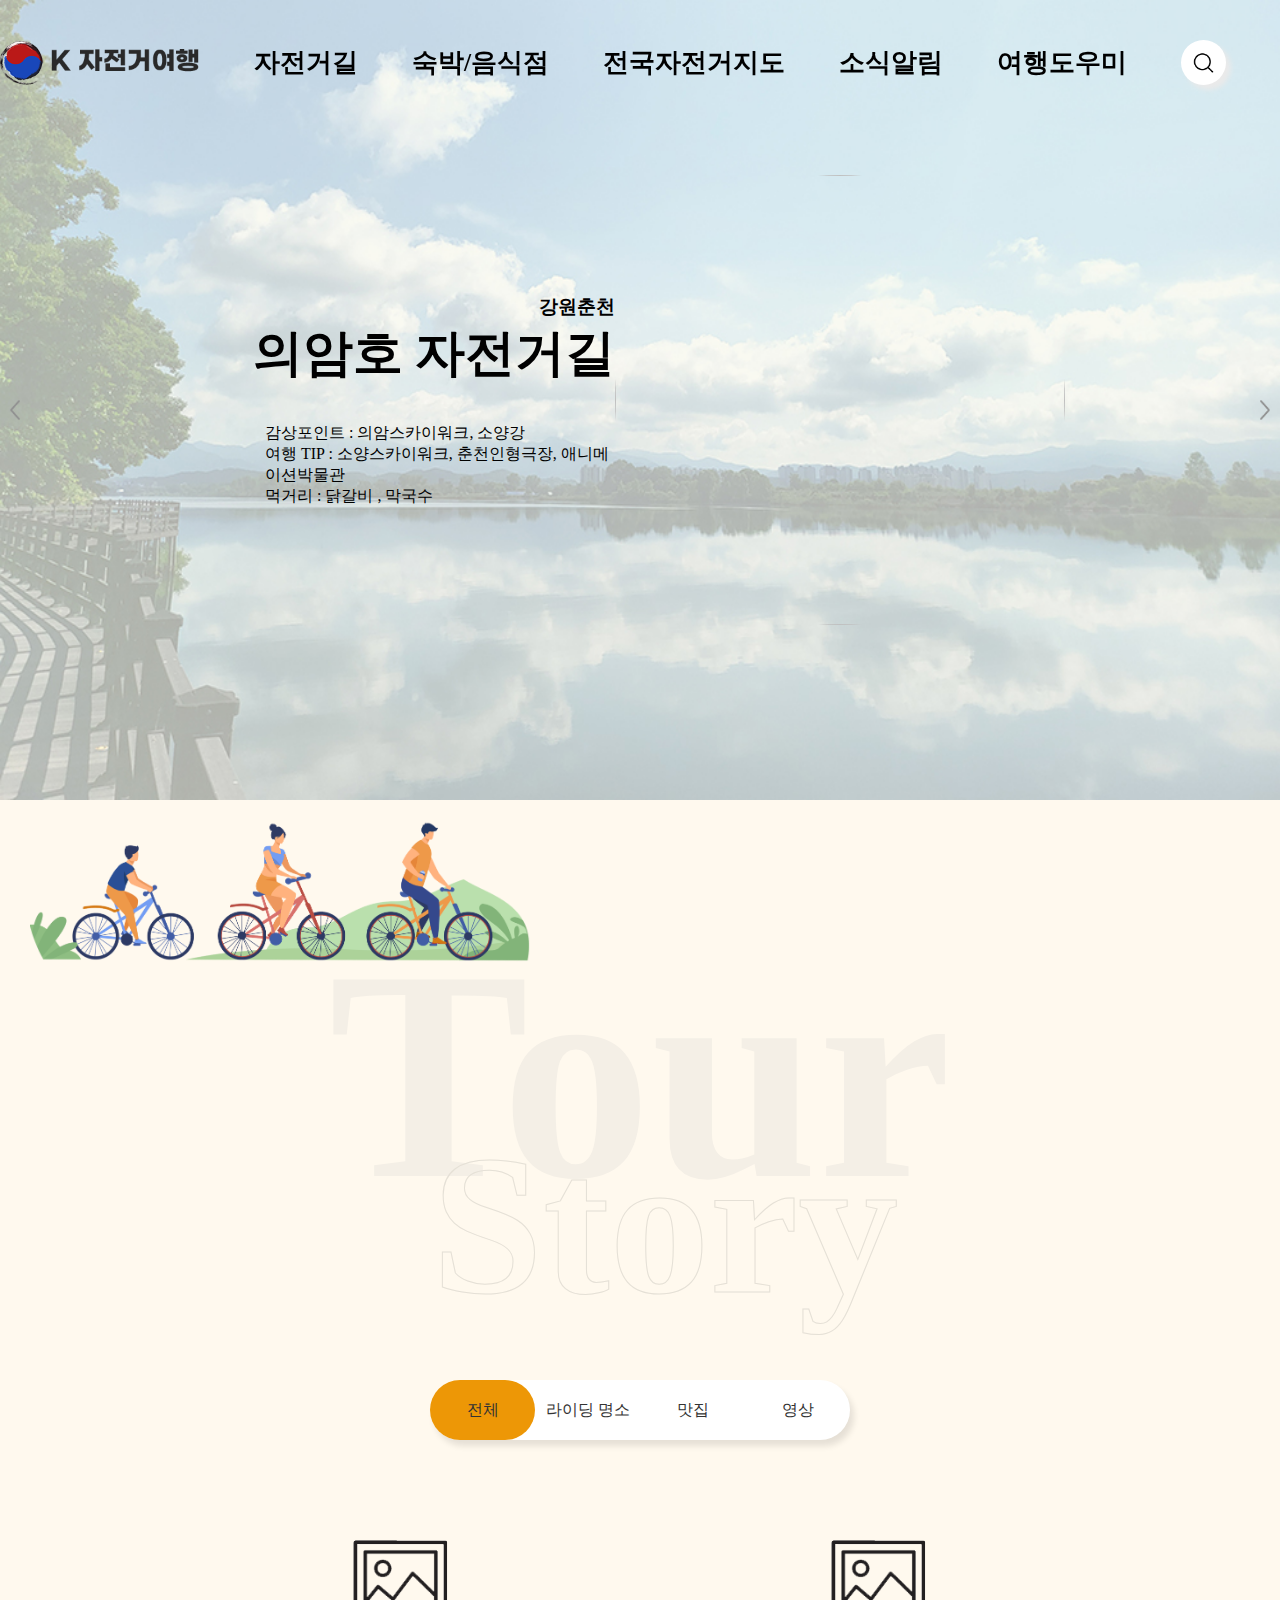
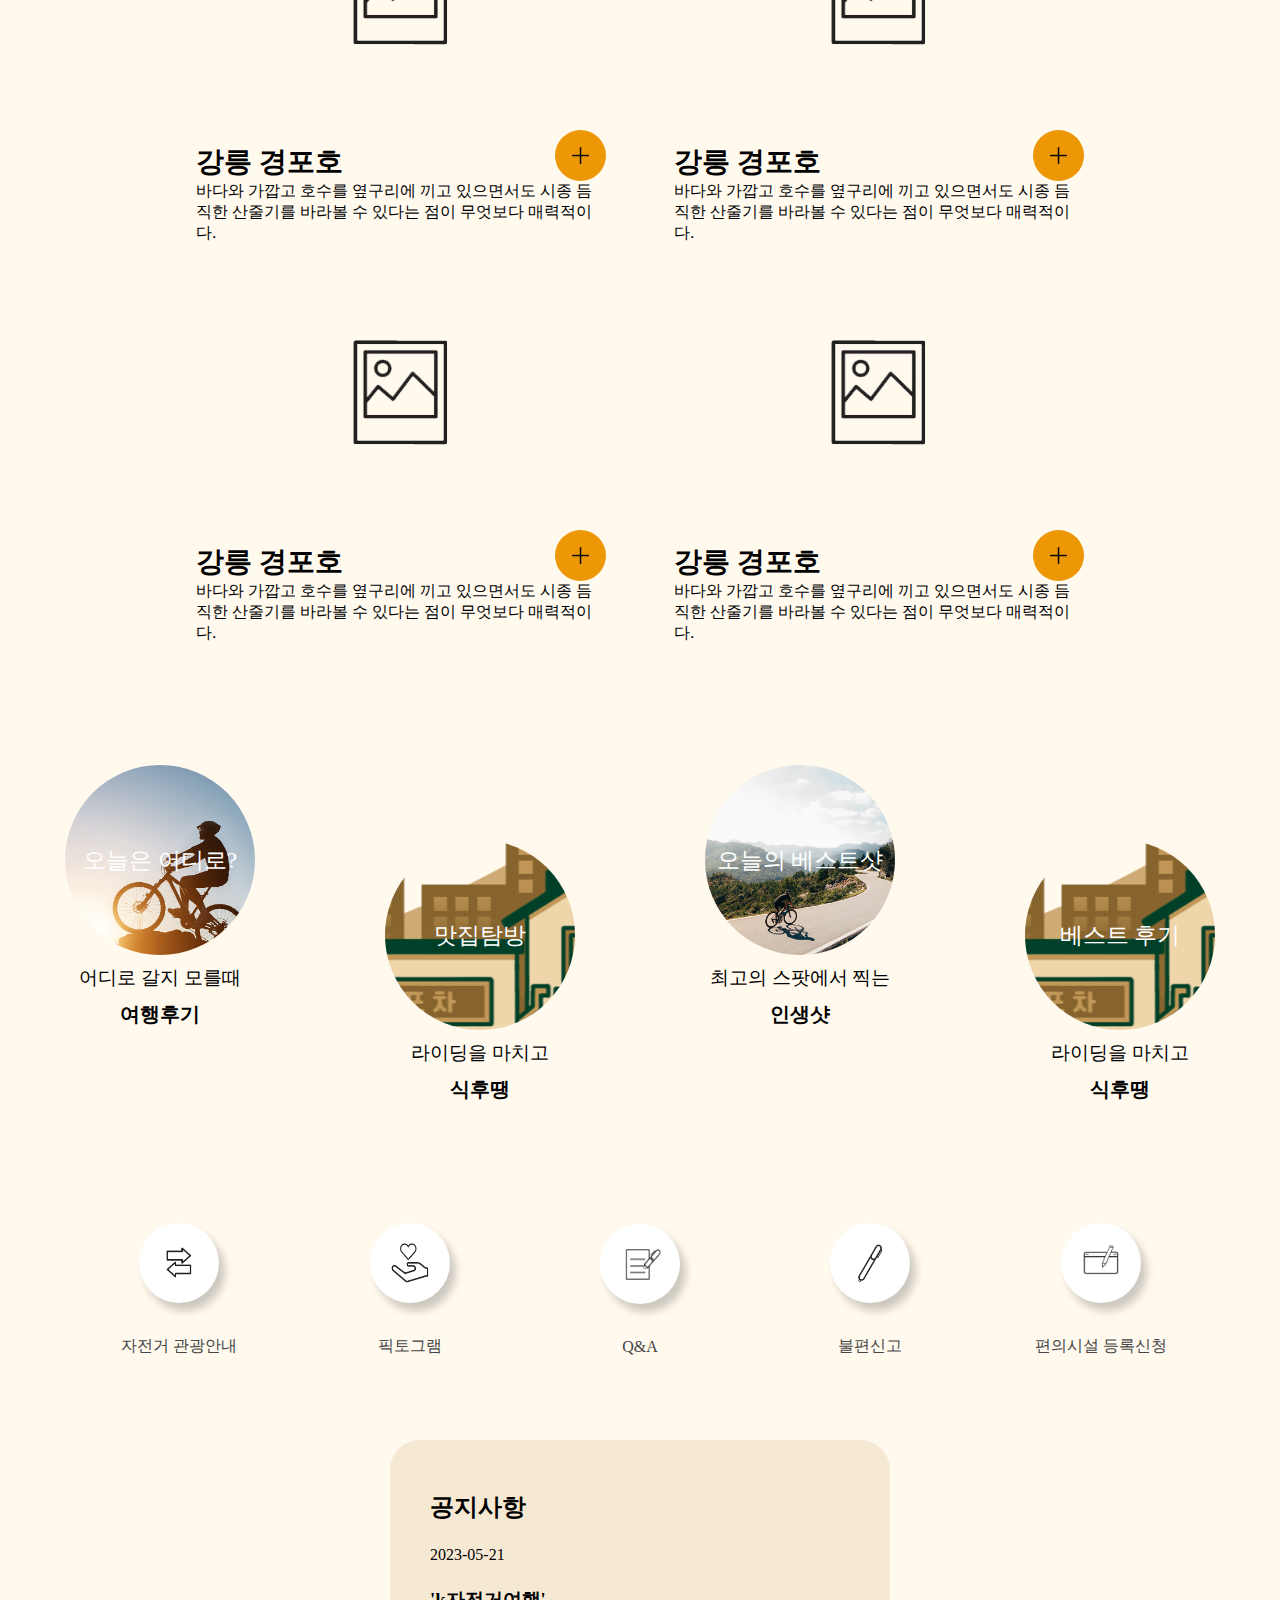
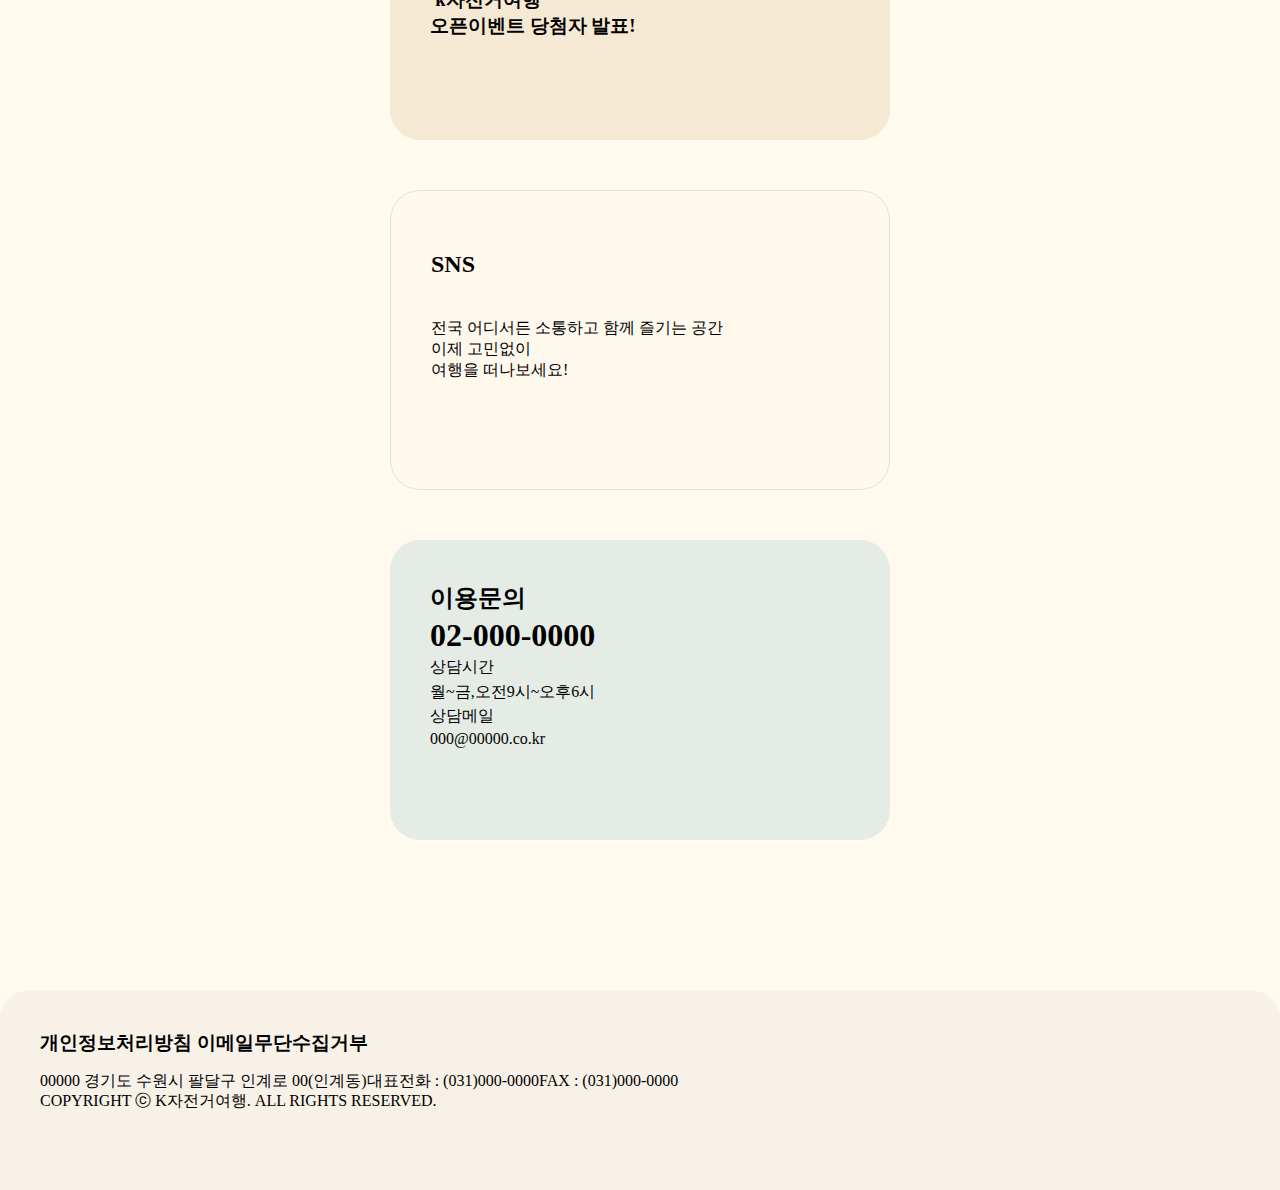
==== commit fef4717e: "2023.08.10_1" ====
--- a/index.html
+++ b/index.html
@@ -46,6 +46,7 @@
         <section>
             <div class="section_content_box">
                 <div class="section_content_box_1">
+                    <div class="main_img"><img src="./img/1_1.jpg" alt="main_img"></div>
                     <div class="contents">
                         <div class="explain_box">
                             <h3>강원춘천</h3>
@@ -66,7 +67,8 @@
                         </div>
                     </div>
                 </div>
-                <div class="section_content_box_2">
+                <div class="section_content_box_1">
+                    <div class="main_img"><img src="./img/2_1.jpg" alt="main_img"></div>
                     <div class="contents">
                         <div class="explain_box">
                             <h3>경기 파주</h3>
--- a/css/index.css
+++ b/css/index.css
@@ -39,18 +39,20 @@
 
     header .contents.active{background-color:#fff;}
 
-    section{width:100%;height:85.1vw;}
-    .section_content_box_1{width:100%;height:85.1vw;background-image:url("../img/1_1.jpg");background-size:cover;background-position:center;}
-    .section_content_box_2{width:100%;height:85.1vw;background-image:url("../img/2_1.jpg");background-size:cover;background-position:center;display:none;}
-    
-    section .contents{width:70%;height:100%;margin:0 auto;position:relative;}
-    section .explain_box{width:55vw;position:absolute;top:70vw;z-index:3;}
+    section{width:100%;height:85.1vw;position:relative;}
+    .section_content_box{width:200%;height:100%;}
+    .section_content_box_1{width:50%;height:85.1vw;float:left;}
+    .section_content_box_1 .main_img{width:100%;height:85.1vw;}
+    .section_content_box_1 .main_img img{width:100%;height:100%;}   
+
+    section .contents{width:100%;height:100%;display:flex;justify-content:center;align-items:center;position:absolute;top:0;}
+    section .explain_box{width:55vw;position:absolute;bottom:20vw;left:8vw; z-index:3;}
     section .explain_box h3{font-size:20px;font-family: 'HakgyoansimWoojuR';}
     section .explain_box h1{font-size:7.5vw;font-family: 'KBO-Dia-Gothic_bold';text-shadow: 4px 6px 6px hsl(0deg 0% 0% / 0.25);}
     section .explain_box h1 {color:#fff;}
     section .explain_box p{font-family: 'HakgyoansimWoojuR';padding:0 0 0 50px;}
     section .explain_box p{display:none;}
-    section .content_img{width:60vw;height:60vw;border-radius:70%;overflow:hidden;position:absolute;right:0vw;top:20vw;}
+    section .content_img{width:52vw;height:52vw;border-radius:70%;overflow:hidden;position:absolute;right:13vw;top:10vw;}
     section .content_img img {width:100%;height:100%; object-fit: cover;}
     section .back img{width:17px;position:absolute;top:300px;z-index:3;left:10px;}
     section .next img{width:17px;position:absolute;top:300px;right:10px;z-index:3;}
@@ -59,16 +61,16 @@
     
     #article{width:100%;background-color:#FFF9EE;}
     #article .art_content{width:100%;height:100%;margin:0 auto;position:relative;}
-    #article .art_content > img{width:500px;position:absolute;left:30px;top:20px;}
+    #article .art_content > img{width:80vw;position:absolute;left:0;top:2vw;}
     #article .art_content .circle{display:none; width:500px;height:300px;position:absolute;right:-8vw;border-radius:150px;background:linear-gradient(to right, #B6FA8D, #FFE549);transform: rotate( 55deg );}
     #article .art_content .cont_txt{display:none; position:absolute;top:80px;right:-1vw;font-family: 'NanumBarunGothic';}
     #article .art_content .cont_txt h1:nth-of-type(2){font-weight:lighter;}
     #article .art_content .cont_txt h1:nth-of-type(3){font-size:100px;}
     #article .art_content .main_txt{width:100%;height:500px;line-height:150px;padding-top:200px;text-align: center;}
-    #article .art_content .main_txt h1:nth-of-type(1){font-size:250px;;color:#F4EFE6;}
-    #article .art_content .main_txt h1:nth-of-type(2){font-size:150px;-webkit-text-stroke: 1px #E5E0D6;color:transparent;padding-left:50px;}
-    #article .art_content .menubar{width:420px;height:60px;background-color:#fff;border-radius:50px;margin:80px auto;margin-bottom:50px;box-shadow: 4px 6px 6px hsl(0deg 0% 0% / 0.1);}
-    #article .art_content .menubar ul{height:100%;height:100%; display:flex;justify-content:space-evenly;align-items:center;font-family: 'NanumBarunGothic';}
+    #article .art_content .main_txt h1:nth-of-type(1){font-size:42vw;;color:#F4EFE6;}
+    #article .art_content .main_txt h1:nth-of-type(2){font-size:30vw;-webkit-text-stroke: 1px #E5E0D6;color:transparent;padding-left:50px;}
+    #article .art_content .menubar{width:60%;height:60px;background-color:#fff;border-radius:50px;margin:80px auto;margin-bottom:50px;box-shadow: 4px 6px 6px hsl(0deg 0% 0% / 0.1);}
+    #article .art_content .menubar ul{height:100%;height:100%; display:flex;justify-content:space-evenly;align-items:center;font-family: 'NanumBarunGothic';font-size:2.3vw;}
     #article .art_content .menubar ul li{width:25%;height:100%; text-align:center;border-radius:50px;display:flex;justify-content:center;align-items:center;}
     .port_back{background-color:#ed9706;color:#fff;}
     #article .art_content .cont_box {width:100%;height:650px;}
@@ -86,12 +88,12 @@
     #article2 .article2_contents{width:100%;height:400px;margin:0 auto;display:flex;justify-content:space-evenly;align-items:center;}
     #article2 .article2_contents .article2_content{width:25%;height:70%;display:flex;flex-direction:column;align-items:center;}
     #article2 .article2_contents .article2_content:nth-of-type(2n){align-self:end;}
-    #article2 .article2_contents .article2_content_imgs{width:130px;height:130px;border-radius:70%;overflow:hidden;position:relative;display:flex;justify-content:center;align-items:center;transition: all 0.2s;}
+    #article2 .article2_contents .article2_content_imgs{width:25vw;height:25vw;border-radius:70%;overflow:hidden;position:relative;display:flex;justify-content:center;align-items:center;transition: all 0.2s;}
     #article2 .article2_contents .article2_content_imgs h1{color:#fff;font-family: 'NanumBarunGothic';font-size:18px;font-weight:lighter;position:absolute;}
     #article2 .article2_contents .addback{background-color:#39A28B;position:absolute;width:100%;height:100%;opacity:0.7;display:none;}
     
     
-    #article2 .article2_contents .article2_content > p{font-family: 'NanumBarunGothic';font-size:15px;padding:10px 0 0 0;}
+    #article2 .article2_contents .article2_content > p{font-family: 'NanumBarunGothic';font-size:12px;padding:10px 0 0 0;}
     #article2 .article2_contents .article2_content > h3{font-family: 'NanumBarunGothic';font-size:16px;}
     
     #article2 .article2_content:nth-of-type(1) .article2_content_imgs{background-image:url(../img/riding.jpg);background-size:cover;background-position:center;}
@@ -138,10 +140,12 @@
         background-color:#fff;background-image:url("../img/search_3.jpg");background-size:cover;box-shadow:5px 5px 5px #EAEAEA;}
     header.active{background-color:#fff;}
 
-    section{width:100%;height:800px;}
-    .section_content_box_1{width:100%;height:800px;background-image:url("../img/1_1.jpg");background-size:cover;background-position:center;}
-    .section_content_box_2{width:100%;height:800px;background-image:url("../img/2_1.jpg");background-size:cover;background-position:center;display:none;}
-    section .contents{width:100%;height:800px;margin:0 auto;display:flex;justify-content:space-evenly;align-items:center;}
+    section{width:100%;height:800px;position:relative;}
+    .section_content_box{width:200%;height:100%;}
+    .section_content_box_1{width:50%;height:800px;float:left;}
+    .section_content_box_1 .main_img{width:100%;height:800px;}
+    .section_content_box_1 .main_img img{width:100%;height:100%;}
+    section .contents{width:100%;height:800px;margin:0 auto;display:flex;justify-content:center;align-items:center;position:absolute;top:0;}
     section .explain_box{width:400px; display:flex;flex-direction:column;}
     section .explain_box h3{text-align:right;}
     section .explain_box h1{font-size:50px;text-align:right;font-family: 'KBO-Dia-Gothic_bold'}
@@ -240,12 +244,12 @@
 
 
 
-section{width:100%;height:1100px;position:relative;overflow:hidden;}
-.section_content_box{width:300%;height:100%;}
-.section_content_box_1:nth-of-type(1){width:100%;height:1100px;background-image:url("../img/1_1.jpg");background-size:cover;background-position:center;position:absolute;top:0;}
-.section_content_box_1:nth-of-type(2){width:100%;height:1100px;background-image:url("../img/2_1.jpg");background-size:cover;background-position:center;position:absolute;top:0;opacity:0;}
-
-section .contents{width:1400px;height:1100px;margin:0 auto;display:flex;justify-content:center;align-items:center;}
+section{width:100%;height:1100px;position:relative;}
+.section_content_box{width:200%;height:100%;}
+.section_content_box_1{width:50%;height:1100px;float:left;}
+.section_content_box_1 .main_img{width:100%;height:1100px;}
+.section_content_box_1 .main_img img{width:100%;height:100%;}
+section .contents{width:100%;height:1100px;display:flex;justify-content:center;align-items:center;position:absolute;top:0;}
 section .explain_box{margin:10px;}
 section .explain_box h1{font-size:80px;font-family: 'KBO-Dia-Gothic_bold'}
 section .content_img{width:600px;height:600px;border-radius:70%;overflow:hidden;}
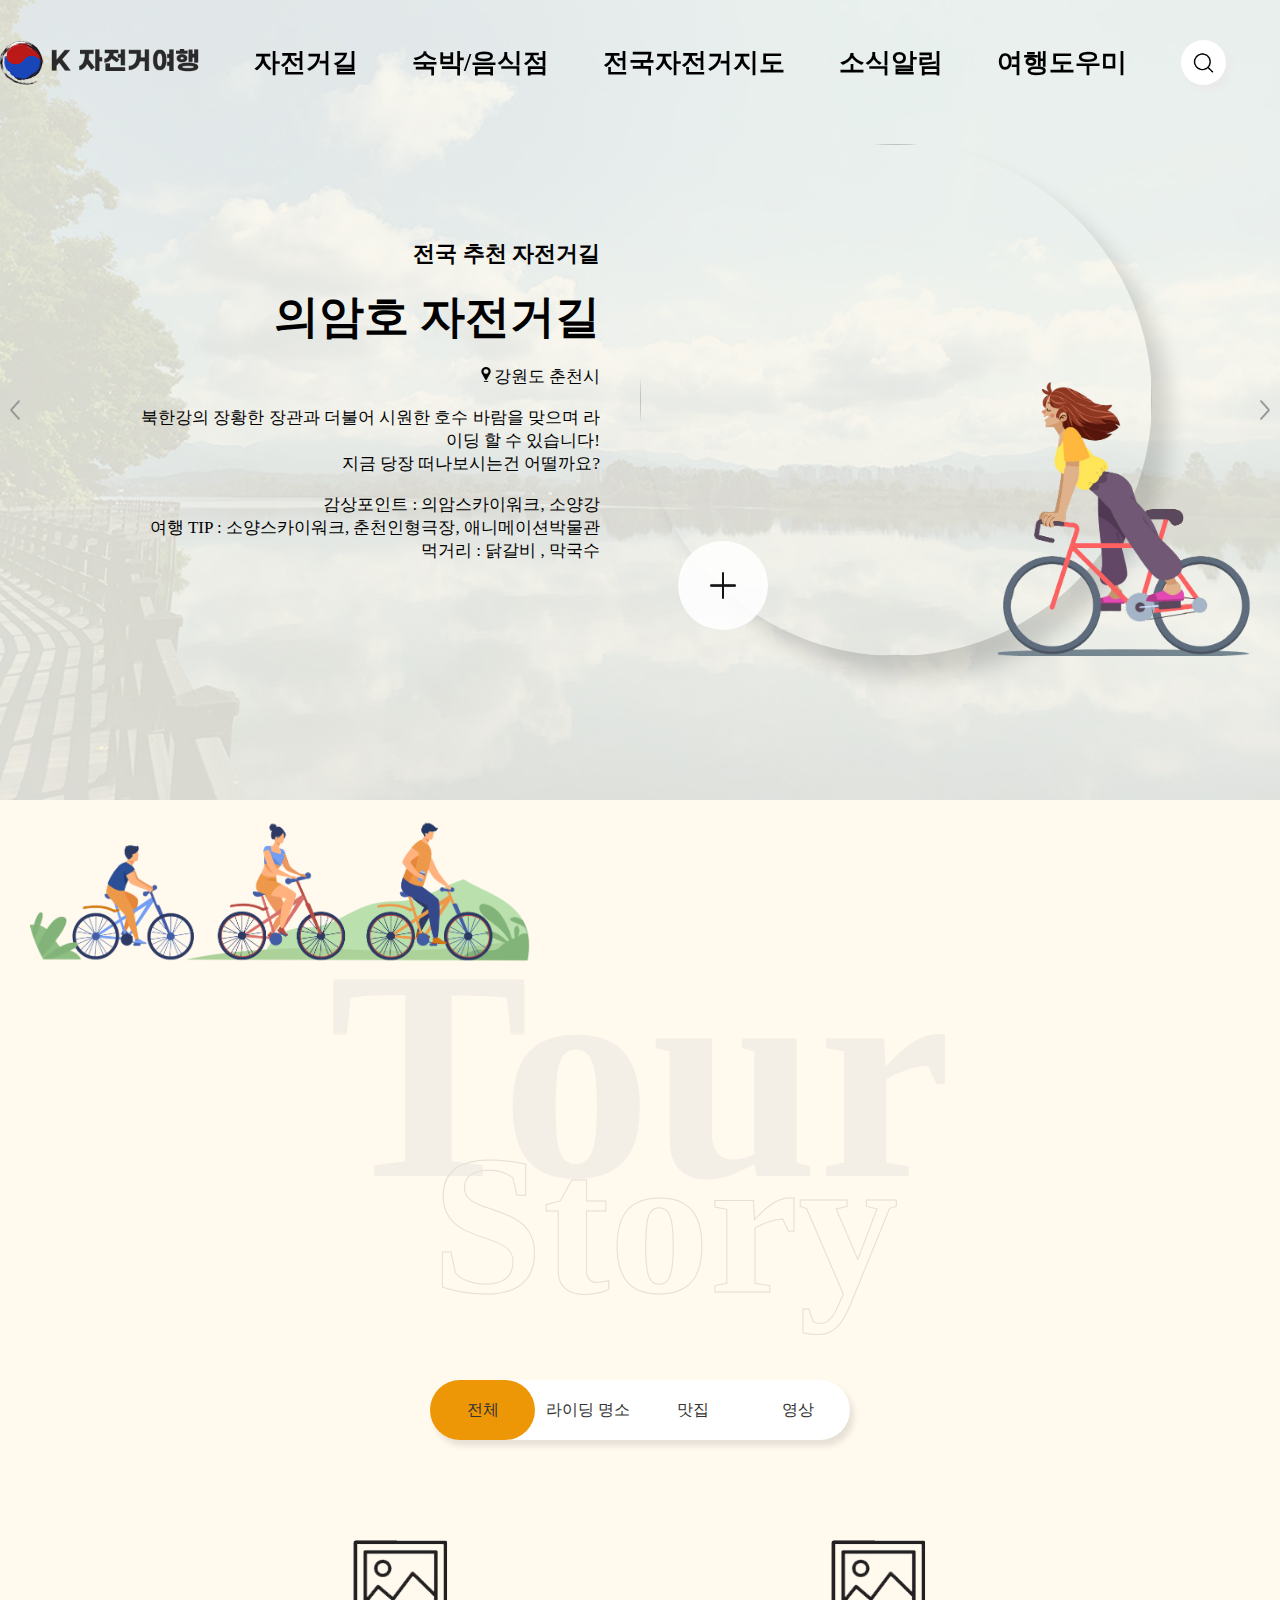
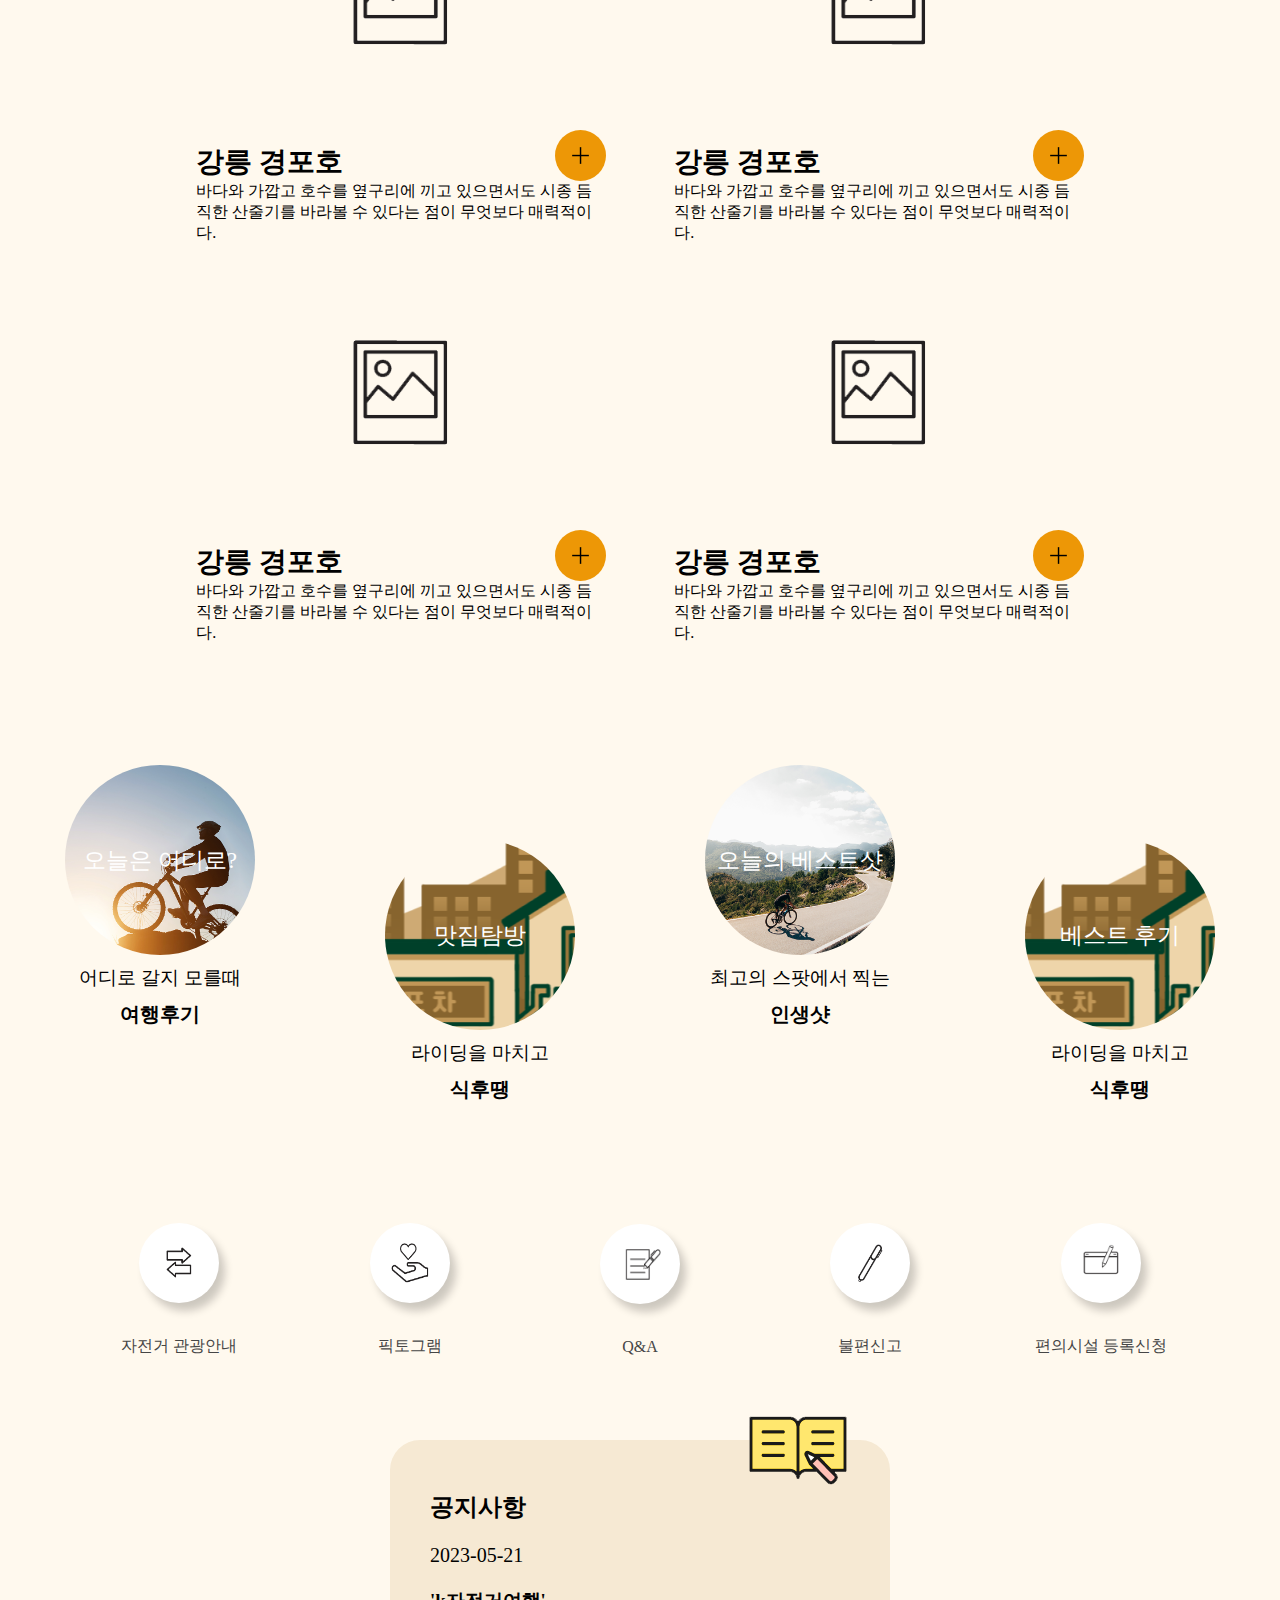
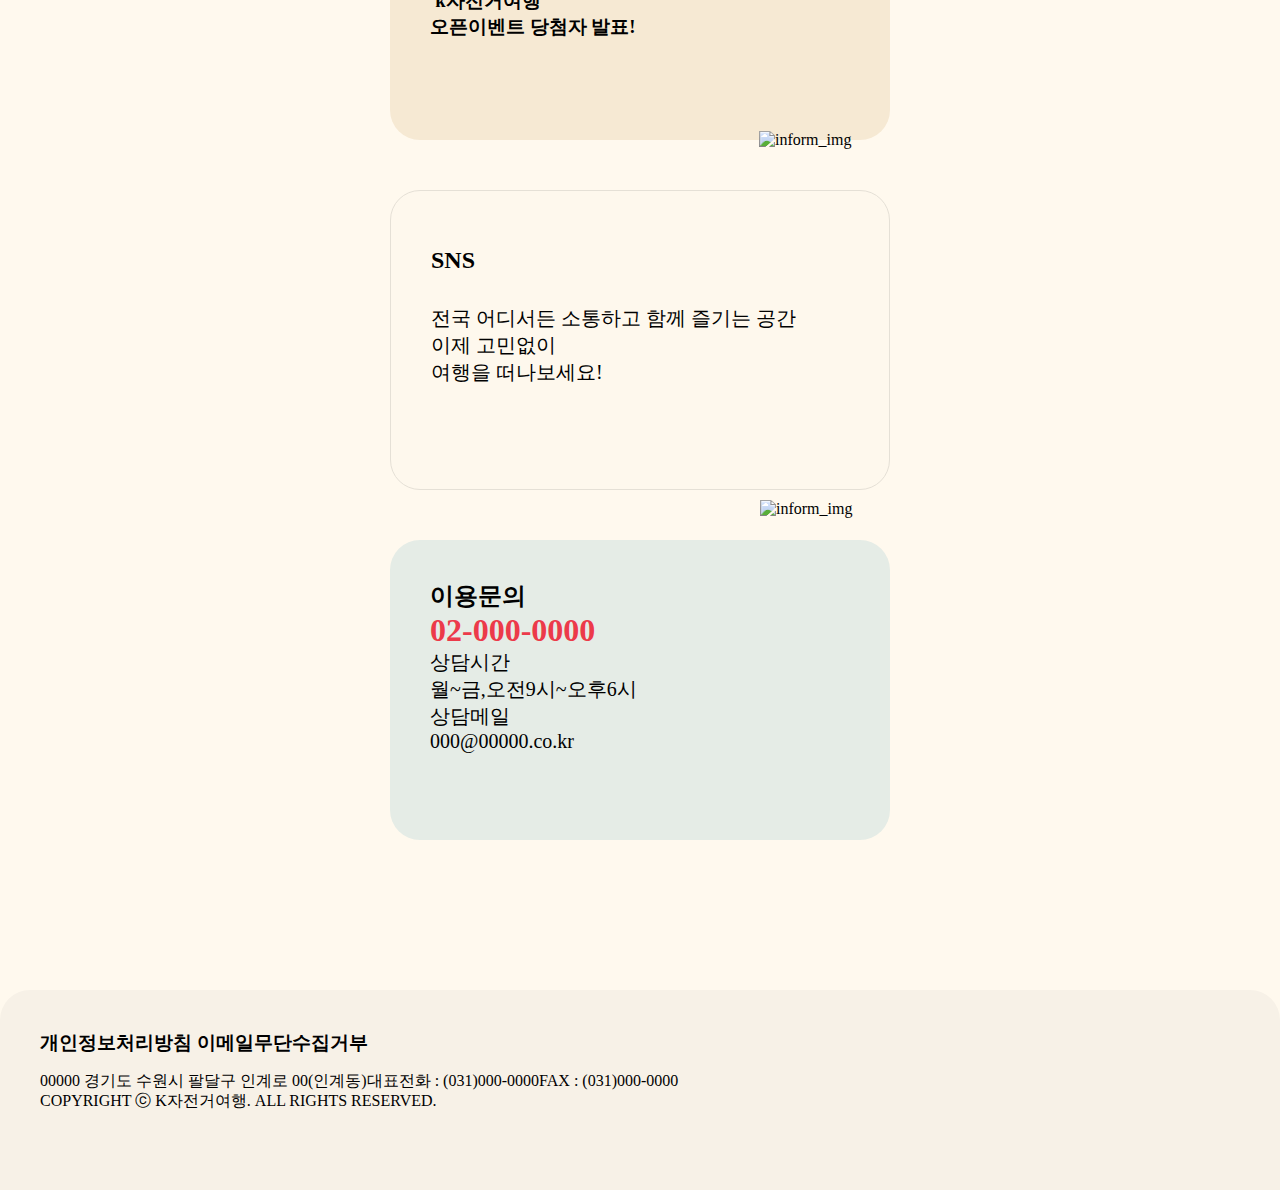
==== commit 363d6e21: "2023.08.15" ====
--- a/index.html
+++ b/index.html
@@ -18,7 +18,7 @@
                     <ul>
                         <li>자전거길
                             <ul class="submenu1">
-                                <li><a href="#">자전거길</a></li>
+                                <li><a href="index_1.html">자전거길</a></li>
                                 <li><a href="#">자전거 대여소</a></li>
                                 <li><a href="#">주변 관광지</a></li>
                             </ul>
@@ -35,7 +35,7 @@
                             <ul class="submenu4">
                                 <li>관련 뉴스</li>
                                 <li>여행 소식</li>
-                            </ul>
+                            </ul> 
                         </li>
                         <li>여행도우미</li>
                         <li><div class=search></li>
@@ -43,20 +43,83 @@
                 </div>
             </div>
         </header>
+        <div id="right_header">
+            <div class="header_first">
+                <img src="img/x.png" class="header_end">
+            </div>
+            <div class="first_menu">
+                <div class="menu1">
+                    <ul>
+                        <li class="main_menu"><a href="#">자전거길</a></li>
+                        <li class="main_menu"><a href="#">숙박/음식점</a></li>
+                        <li class="main_menu"><a href="#">전국자전거지도</a></li>
+                        <li class="main_menu"><a href="#">소식알림</a></li>
+                        <li class="main_menu"><a href="#">여행도우미</a></li>
+                    </ul>
+                </div>
+                <div class="menu2">
+                    <ul>
+                        <li class="main_menu_2">
+                            <a href="index_1.html">
+                                <img src="img/bicycle.png">
+                                <p>자전거길</p>
+                            </a>
+                            <a href="#">
+                                <img src="img/513.png">
+                                <p>대여소</p>
+                            </a>
+                            <a href="#">
+                                <img src="img/8009.png">
+                                <p>관광지</p>
+                            </a>
+                        </li>
+                        <li class="main_menu_2">
+                            <a href="#">
+                                <img src="img/hotel.png">
+                                <p>숙박시설</p>
+                            </a>
+                            <a href="#">
+                                <img src="img/restua.png">
+                                <p>음식점</p>
+                            </a>
+                            <a href="#">
+                                <img src="img/review.png">
+                                <p>후기</p>
+                            </a>
+                        </li>
+                        <li class="main_menu_2">
+
+                        </li>
+                        <li class="main_menu_2">
+                            <a href="#">
+                                <img src="img/news.png">
+                                <p>관련뉴스</p>
+                            </a>
+                            <a href="#">
+                                <img src="img/plane.png">
+                                <p>여행소식</p>
+                            </a> 
+                        </li>
+                        <li class="main_menu_2"></li>
+                    </ul>
+                </div>
+            </div>
+        </div>
         <section>
             <div class="section_content_box">
                 <div class="section_content_box_1">
                     <div class="main_img"><img src="./img/1_1.jpg" alt="main_img"></div>
                     <div class="contents">
                         <div class="explain_box">
-                            <h3>강원춘천</h3>
+                            <h2>전국 추천 자전거길</h2>
+                            <br>
                             <h1><span>의암호</span> 자전거길</h1>
                             <br>
-                            <p>북한강과 의암호수변의 경치도 장관이지만, 국내 최장의 호수조망시설인<br>
-                                소양강 스카이워크와 의암스카이워크가 단연손꼽힌다. 바퀴 사이로 투명한<br> 
-                                유리를 통해 내려다 보이는 수면은마치 호수위를 걷는 듯한 스릴과 감동을<br> 
-                                느끼게 해 준다. 또한 모든 연령대를 위한 다양한 문화 및 레저 시설들이<br>
-                                마련돼있어 여행의 종합 선물세트같은 코스이다.</p>
+                            <p><img src="img/location.png" class="sec_location">강원도 춘천시</p>
+                            <br>
+                            <p>북한강의 장황한 장관과 더불어 시원한 호수 바람을 맞으며 라이딩 할 수 있습니다!<br>
+                                지금 당장 떠나보시는건 어떨까요?
+                            </p>
                             <br>
                             <p>감상포인트 : 의암스카이워크, 소양강</p>
                             <p>여행 TIP : 소양스카이워크, 춘천인형극장, 애니메이션박물관</p>
@@ -64,6 +127,8 @@
                         </div>
                         <div class="content_img">
                             <img id="section_img_1" src="img/1.jpg">
+                            <img src="img/5310981.png" class="woman">
+                            <div class="content_img_plus"><img src="img/plus.png" alt="plus"></div>
                         </div>
                     </div>
                 </div>
@@ -358,6 +423,7 @@
                                 오픈이벤트 당첨자 발표!
                             </h3>
                         </div>
+                        <img src="img/content3_1.png" class="inform_img" alt="inform_img">
                     </div>
                     <div class="article2_contents3_boxs">
                         <div class="box_contents">
@@ -367,6 +433,7 @@
                                 여행을 떠나보세요!
                             </p>
                         </div>
+                        <img src="img/content3_2.png" class="inform_img" alt="inform_img">
                     </div>
                     <div class="article2_contents3_boxs">
                         <div class="box_contents">
@@ -374,8 +441,8 @@
                             <h1>02-000-0000</h1>
                             <p>상담시간<p><span>월~금,오전9시~오후6시</span>
                             <p>상담메일<p><span>000@00000.co.kr</span>
-    
-                        </div>
+                        </div>
+                        <img src="img/content3_3.png" class="inform_img" alt="inform_img">
                     </div>
                 </div>
             </div>
@@ -390,28 +457,6 @@
             </div>
         </footer>
     </div>
-    <!-- <div id="left_nav">
-        <ul>
-            <li>빠른<br>검색</li><br>
-            <li><a href="#">서울</a></li>
-            <li><a href="#">경기</a></li>
-            <li><a href="#">인천</a></li>
-            <li><a href="#">강원</a></li>
-            <li><a href="#">충북</a></li>
-            <li><a href="#">충남</a></li>
-            <li><a href="#">세종</a></li>
-            <li><a href="#">대전</a></li>
-            <li><a href="#">대구</a></li>
-            <li><a href="#">전북</a></li>
-            <li><a href="#">경북</a></li>
-            <li><a href="#">울산</a></li>
-            <li><a href="#">경남</a></li>
-            <li><a href="#">부산</a></li>
-            <li><a href="#">전남</a></li>
-            <li><a href="#">광주</a></li>
-            <li><a href="#">제주</a></li>
-        </ul>
-    </div> -->
     <script src="js/index.js"></script>
 </body>
 </html>--- a/css/index.css
+++ b/css/index.css
@@ -21,9 +21,23 @@
   src: url('//cdn.jsdelivr.net/font-nanumlight/1.0/NanumBarunGothicWeb.eot?#iefix') format('embedded-opentype'), url('//cdn.jsdelivr.net/font-nanumlight/1.0/NanumBarunGothicWeb.woff') format('woff'), url('//cdn.jsdelivr.net/font-nanumlight/1.0/NanumBarunGothicWeb.ttf') format('truetype');
  }
 
+ @font-face {
+    font-family: 'TheJamsil5Bold';
+    src: url('https://cdn.jsdelivr.net/gh/projectnoonnu/noonfonts_2302_01@1.0/TheJamsil5Bold.woff2') format('woff2');
+    font-weight: 700;
+    font-style: normal;
+}
+
+@font-face {
+    font-family: 'Pretendard-Regular';
+    src: url('https://cdn.jsdelivr.net/gh/Project-Noonnu/noonfonts_2107@1.1/Pretendard-Regular.woff') format('woff');
+    font-weight: 400;
+    font-style: normal;
+}
+
 @media screen and (max-width:767px) {
 
-    #wrap{width:100%;position:relative;}
+    #wrap{width:100%;height:100%; position:relative;}
     header{width:100%;height:125px;position:fixed;z-index:5;}
     header .contents{width:100%;height:80px;margin:0 auto;display:flex;justify-content:space-between;align-items:center;}
     header .contents img{width:150px;margin:0 10px;}
@@ -39,21 +53,44 @@
 
     header .contents.active{background-color:#fff;}
 
-    section{width:100%;height:85.1vw;position:relative;}
+
+    #right_header{width:340px;height:100%; position:fixed;background-color:#fff;z-index:100;right:-340px;transition:0.5s all ease-in-out;}
+    #right_header .header_first{width:100%;height:80px;background-color: #ed9706;display:flex;justify-content:flex-end;align-items:center;}
+    #right_header .header_first .header_end{width:50px;}
+    #right_header .first_menu{width:100%;height:100%; display:flex;}
+    #right_header .first_menu .menu1{width:33%;height:100%; border-right:1px solid #e6e6e6;}
+    #right_header .first_menu .menu1 ul{width:100%;height:400px;display:flex;flex-direction:column;justify-content:space-around;font-family: 'Pretendard-Regular';align-items:center;}
+    #right_header .first_menu .menu1 ul li a:hover{color:#ed9706;}
+    #right_header .first_menu .menu2{width:67%;height:100%;}
+    #right_header .first_menu .menu2 ul{width:100%;height:400px;display:flex;}
+    #right_header .first_menu .menu2 ul li{padding:10px; width:100%;height:60%; margin: 0 auto; display:flex;flex-wrap:wrap;justify-content:space-between;}
+    #right_header .first_menu .menu2 ul li:not(:nth-of-type(1)){display: none;}
+    #right_header .first_menu .menu2 ul li a{width:100px; height:100px; border:1px solid #e6e6e6;border-radius:20px;display:flex;flex-direction:column;align-items:center;justify-content:center;}
+    #right_header .first_menu .menu2 ul li a img{width:50px;}
+    #right_header .first_menu .menu2 ul li a p{font-family: 'Pretendard-Regular';font-size:12px;margin-top:7px;}
+    #right_header .first_menu .menu2 ul li a:hover{background-color: #ed9706;}
+    .back_color{color:#ed9706}
+    
+    section{width:100%;height:85.1vw;position:relative;overflow:hidden;}
     .section_content_box{width:200%;height:100%;}
     .section_content_box_1{width:50%;height:85.1vw;float:left;}
     .section_content_box_1 .main_img{width:100%;height:85.1vw;}
     .section_content_box_1 .main_img img{width:100%;height:100%;}   
 
     section .contents{width:100%;height:100%;display:flex;justify-content:center;align-items:center;position:absolute;top:0;}
-    section .explain_box{width:55vw;position:absolute;bottom:20vw;left:8vw; z-index:3;}
-    section .explain_box h3{font-size:20px;font-family: 'HakgyoansimWoojuR';}
-    section .explain_box h1{font-size:7.5vw;font-family: 'KBO-Dia-Gothic_bold';text-shadow: 4px 6px 6px hsl(0deg 0% 0% / 0.25);}
-    section .explain_box h1 {color:#fff;}
+    section .explain_box{width:55vw;position:absolute;bottom:15vw;left:15vw; z-index:3;}
+    section .explain_box h2{font-size:2.5vw;font-family: 'Pretendard-Regular';}
+    section .explain_box h1{font-size:7.5vw;font-family: 'TheJamsil5Bold';text-shadow: 4px 6px 6px hsl(0deg 0% 0% / 0.25);color:#fff;}
     section .explain_box p{font-family: 'HakgyoansimWoojuR';padding:0 0 0 50px;}
     section .explain_box p{display:none;}
-    section .content_img{width:52vw;height:52vw;border-radius:70%;overflow:hidden;position:absolute;right:13vw;top:10vw;}
-    section .content_img img {width:100%;height:100%; object-fit: cover;}
+    section .explain_box p .sec_location{width:18px;height:17px;}
+    section .content_img{width:52vw;height:52vw;position:absolute;right:13vw;top:10vw;}
+    section .content_img img {width:100%;height:100%; object-fit: cover;border-radius:70%;}
+    section .content_img img:nth-of-type(2){display:none;}
+    section .content_img .content_img_plus{width:7vw;height:7vw;background-color:#fff;position:absolute;bottom:5vw;right:4vw;border-radius:70%;display: 
+    flex;justify-content:center;align-items:center;opacity:0.9;}
+    section .content_img .content_img_plus img{width:3vw;height:3vw;}
+    section .content_img .content_img_plus:hover{transform: rotate( 90deg );transition: all ease 0.3s;}
     section .back img{width:17px;position:absolute;top:300px;z-index:3;left:10px;}
     section .next img{width:17px;position:absolute;top:300px;right:10px;z-index:3;}
 
@@ -66,10 +103,10 @@
     #article .art_content .cont_txt{display:none; position:absolute;top:80px;right:-1vw;font-family: 'NanumBarunGothic';}
     #article .art_content .cont_txt h1:nth-of-type(2){font-weight:lighter;}
     #article .art_content .cont_txt h1:nth-of-type(3){font-size:100px;}
-    #article .art_content .main_txt{width:100%;height:500px;line-height:150px;padding-top:200px;text-align: center;}
+    #article .art_content .main_txt{width:100%;height:75vw;line-height:18vw;padding-top:30vw;text-align: center;}
     #article .art_content .main_txt h1:nth-of-type(1){font-size:42vw;;color:#F4EFE6;}
     #article .art_content .main_txt h1:nth-of-type(2){font-size:30vw;-webkit-text-stroke: 1px #E5E0D6;color:transparent;padding-left:50px;}
-    #article .art_content .menubar{width:60%;height:60px;background-color:#fff;border-radius:50px;margin:80px auto;margin-bottom:50px;box-shadow: 4px 6px 6px hsl(0deg 0% 0% / 0.1);}
+    #article .art_content .menubar{width:60%;height:60px;background-color:#fff;border-radius:50px;margin:8vw auto;margin-bottom:50px;box-shadow: 4px 6px 6px hsl(0deg 0% 0% / 0.1);}
     #article .art_content .menubar ul{height:100%;height:100%; display:flex;justify-content:space-evenly;align-items:center;font-family: 'NanumBarunGothic';font-size:2.3vw;}
     #article .art_content .menubar ul li{width:25%;height:100%; text-align:center;border-radius:50px;display:flex;justify-content:center;align-items:center;}
     .port_back{background-color:#ed9706;color:#fff;}
@@ -81,15 +118,15 @@
     #article .art_content .cont_box .conts > img{width:80px;}
     #article .art_content .cont_box .conts .menu_conts_txt{height:100px; display:flex;flex-direction:column;justify-content:space-between;}
     #article .art_content .cont_box .conts .menu_conts_txt h1{font-size:20px;}
-    #article .art_content .cont_box .conts .plus_icon{width:30px;height:30px;background-color: #ed9706;border-radius:70%;font-size:40px;text-align:center;line-height:45px;background-image:url("../img/plus.png");background-size:20px;background-repeat:no-repeat;background-position:center;position:absolute;right:0;top:160px;}
-    
-    
-    #article2{width:100%;height:1700px; background-color:#FFF9EE;}
-    #article2 .article2_contents{width:100%;height:400px;margin:0 auto;display:flex;justify-content:space-evenly;align-items:center;}
+    #article .art_content .cont_box .conts .plus_icon{display:none; width:30px;height:30px;background-color: #ed9706;border-radius:70%;font-size:40px;text-align:center;line-height:45px;background-image:url("../img/plus.png");background-size:20px;background-repeat:no-repeat;background-position:center;position:absolute;right:0;top:160px;}
+    
+    
+    #article2{width:100%;height:225vw; background-color:#FFF9EE;}
+    #article2 .article2_contents{width:100%;height:55vw;margin:0 auto;display:flex;justify-content:space-evenly;align-items:center;}
     #article2 .article2_contents .article2_content{width:25%;height:70%;display:flex;flex-direction:column;align-items:center;}
     #article2 .article2_contents .article2_content:nth-of-type(2n){align-self:end;}
-    #article2 .article2_contents .article2_content_imgs{width:25vw;height:25vw;border-radius:70%;overflow:hidden;position:relative;display:flex;justify-content:center;align-items:center;transition: all 0.2s;}
-    #article2 .article2_contents .article2_content_imgs h1{color:#fff;font-family: 'NanumBarunGothic';font-size:18px;font-weight:lighter;position:absolute;}
+    #article2 .article2_contents .article2_content_imgs{width:23vw;height:23vw;border-radius:70%;overflow:hidden;position:relative;display:flex;justify-content:center;align-items:center;transition: all 0.2s;}
+    #article2 .article2_contents .article2_content_imgs h1{color:#fff;font-family: 'NanumBarunGothic';font-size:3.2vw;font-weight:lighter;position:absolute;}
     #article2 .article2_contents .addback{background-color:#39A28B;position:absolute;width:100%;height:100%;opacity:0.7;display:none;}
     
     
@@ -103,25 +140,34 @@
     
     
     
-    #article2 .article2_contents2{width:100%;height:200px;margin:0 auto;}
+    #article2 .article2_contents2{width:100%;height:26vw;margin:0 auto;}
     #article2 .article2_contents2 .article2_contents2_box{width:90%;height:100%;display:flex;justify-content:center;margin:0 auto;}
-    #article2 .article2_contents2 .article2_contents2_box .article2_article2_content{width:100%;height:100%; display:flex;flex-direction:column;align-items:center;justify-content:space-evenly;font-family: 'NanumBarunGothic';font-size:13px;color:#464646;}
-    #article2 .article2_contents2 .contents_circle{width:65px;height:65px;overflow:hidden;background-size:50px;background-repeat:no-repeat;background-position:center;border-radius:70%;box-shadow: 6px 8px 8px hsl(0deg 0% 0% / 0.2);background-color:#fff;display:flex;justify-content:center;align-items:center;}
-    #article2 .article2_contents2 .contents_circle img{width:50px;height:50px;transition: all 0.2s;}
-    
-    #article2 .article2_contents3{width:100%;height:1100px;margin:0 auto;}
-    #article2 .article2_contents3 .article2_contents3_box{width:500px;height:100%;display:flex;flex-direction:column;justify-content:space-evenly;margin:0 auto;}
-    #article2 .article2_contents3 .article2_contents3_box .article2_contents3_boxs{width:100%;height:300px;border-radius:30px;}
+    #article2 .article2_contents2 .article2_contents2_box .article2_article2_content{width:100%;height:100%; display:flex;flex-direction:column;align-items:center;justify-content:space-evenly;font-family: 'NanumBarunGothic';font-size:2.2vw;color:#464646;}
+    #article2 .article2_contents2 .contents_circle{width:13vw;height:13vw;overflow:hidden;background-size:50px;background-repeat:no-repeat;background-position:center;border-radius:70%;box-shadow: 6px 8px 8px hsl(0deg 0% 0% / 0.2);background-color:#fff;display:flex;justify-content:center;align-items:center;}
+    #article2 .article2_contents2 .contents_circle img{width:7vw;height:7vw;transition: all 0.2s;}
+    
+    #article2 .article2_contents3{width:100%;height:145vw;margin:0 auto;}
+    #article2 .article2_contents3 .article2_contents3_box{width:100%;height:100%;display:flex;flex-direction:column;justify-content:space-evenly;margin:0 auto;align-items:center;}
+    #article2 .article2_contents3 .article2_contents3_box .article2_contents3_boxs:nth-of-type(1) .inform_img{width:15vw;position:absolute;top:-4vw;right:30px;}
+    #article2 .article2_contents3 .article2_contents3_box .article2_contents3_boxs:nth-of-type(2) .inform_img{width:15vw;position:absolute;top:-7vw;right:20px;}
+    #article2 .article2_contents3 .article2_contents3_box .article2_contents3_boxs:nth-of-type(3) .inform_img{width:13vw;position:absolute;top:-5vw;right:30px;}
+    #article2 .article2_contents3 .article2_contents3_box .article2_contents3_boxs{width:80%;height:40vw;border-radius:30px;position:relative;}
     #article2 .article2_contents3 .article2_contents3_box .article2_contents3_boxs:nth-last-of-type(3){background-color:#F6E9D3;}
     #article2 .article2_contents3 .article2_contents3_box .article2_contents3_boxs:nth-last-of-type(2){background-color:#FEF8ED;border: 1px solid #E5E0D6;}
     #article2 .article2_contents3 .article2_contents3_box .article2_contents3_boxs:nth-last-of-type(1){background-color:#E5ECE6;}
-    #article2 .article2_contents3 .article2_contents3_box .article2_contents3_boxs .box_contents{height:250px; padding:40px;display:flex;flex-direction:column;justify-content:space-around;}
-    
-    
-    footer{width:100%;height:200px;background-color:#FFF9EE;display:flex;align-items:flex-end;}
-    footer .footer_box{width:1500px;height:200px; margin:0 auto;background-color:#F7F1E7;border-top-left-radius:30px;border-top-right-radius:30px;}
+    #article2 .article2_contents3 .article2_contents3_box .article2_contents3_boxs .box_contents{height:35vw; padding:3vw 7vw;display:flex;flex-direction:column;justify-content:space-evenly;}
+    #article2 .article2_contents3 .article2_contents3_box .article2_contents3_boxs .box_contents h3{font-size:3vw;font-family: 'TheJamsil5Bold';}
+    #article2 .article2_contents3 .article2_contents3_box .article2_contents3_boxs .box_contents h2{font-size:3vw;font-family: 'TheJamsil5Bold';}
+    #article2 .article2_contents3 .article2_contents3_box .article2_contents3_boxs .box_contents h1{font-size:4.5vw;color:#EC3A4A;}
+    #article2 .article2_contents3 .article2_contents3_box .article2_contents3_boxs .box_contents p{font-family: 'HakgyoansimWoojuR';font-size:2.52vw}
+
+    
+    
+    footer{width:100%;background-color:#FFF9EE;display:flex;align-items:flex-end;}
+    footer .footer_box{width:1500px; margin:0 auto;background-color:#F7F1E7;border-top-left-radius:30px;border-top-right-radius:30px;}
     footer .box_contents{padding:40px;}
-    footer .box_contents p{line-height:20px;padding:15px 0;}
+    footer .box_contents h3{font-size:3vw;}
+    footer .box_contents p{line-height:20px;padding:15px 0;font-size:2.1vw;}
 
 }
 @media screen and (min-width:768px) and (max-width:1399px) {
@@ -140,19 +186,27 @@
         background-color:#fff;background-image:url("../img/search_3.jpg");background-size:cover;box-shadow:5px 5px 5px #EAEAEA;}
     header.active{background-color:#fff;}
 
-    section{width:100%;height:800px;position:relative;}
+    #right_header{display:none;}
+
+    section{width:100%;height:800px;position:relative;overflow:hidden;}
     .section_content_box{width:200%;height:100%;}
     .section_content_box_1{width:50%;height:800px;float:left;}
     .section_content_box_1 .main_img{width:100%;height:800px;}
     .section_content_box_1 .main_img img{width:100%;height:100%;}
-    section .contents{width:100%;height:800px;margin:0 auto;display:flex;justify-content:center;align-items:center;position:absolute;top:0;}
-    section .explain_box{width:400px; display:flex;flex-direction:column;}
-    section .explain_box h3{text-align:right;}
-    section .explain_box h1{font-size:50px;text-align:right;font-family: 'KBO-Dia-Gothic_bold'}
-    section .explain_box p{font-family: 'HakgyoansimWoojuR';padding:0 0 0 50px;}
-    section .explain_box p:nth-of-type(1){display:none;}
-    section .content_img{width:450px;height:450px;border-radius:70%;overflow:hidden;}
-    section .content_img img {width:450px;height:450px; object-fit: cover;}
+    section .contents{width:100%;height:800px;margin:0 auto;display:flex;justify-content:center;align-items:center;position:absolute;top:0;text-align:right;}
+    section .explain_box{width:40%; padding:0 40px 0 0;}
+    section .explain_box h1{font-size:3.5vw;font-family: 'TheJamsil5Bold';}
+    section .explain_box h2{font-size:22px;font-family: 'Pretendard-Regular';}
+    section .explain_box p{font-size:17px; font-family: 'HakgyoansimWoojuR';}
+    section .explain_box p .sec_location{width:16px;height:15px;}
+    section .content_img{width:40vw;height:40vw;border-radius:70%;box-shadow: 18px 20px 20px hsl(0deg 0% 0% / 0.15);position: relative;}
+    section .content_img img:nth-of-type(1){width:100%;height:100%; object-fit: cover;border-radius:70%;}
+    section .content_img img:nth-of-type(2){width:20vw;position:absolute;bottom:0;right:-100px;}
+    section .content_img .content_img_plus{width:7vw;height:7vw;background-color:#fff;position:absolute;bottom:2vw;left:3vw;border-radius:70%;display: 
+    flex;justify-content:center;align-items:center;opacity:0.9;}
+    section .content_img .content_img_plus img{width:3vw;height:3vw;}
+    section .content_img .content_img_plus:hover{transform: rotate( 90deg );transition: all ease 0.3s;}
+
     section .back img{width:10px;height:20px;position:absolute;top:400px;z-index:3;left:10px;}
     section .next img{width:10px;height:20px;position:absolute;top:400px;right:10px;z-index:3;}
 
@@ -208,12 +262,17 @@
     
     #article2 .article2_contents3{width:100%;height:1100px;margin:0 auto;}
     #article2 .article2_contents3 .article2_contents3_box{width:500px;height:100%;display:flex;flex-direction:column;justify-content:space-evenly;margin:0 auto;}
-    #article2 .article2_contents3 .article2_contents3_box .article2_contents3_boxs{width:100%;height:300px;border-radius:30px;}
+    #article2 .article2_contents3 .article2_contents3_box .article2_contents3_boxs:nth-of-type(1) .inform_img{width:120px;position:absolute;top:-30px;right:30px;}
+    #article2 .article2_contents3 .article2_contents3_box .article2_contents3_boxs:nth-of-type(2) .inform_img{width:100px;position:absolute;top:-60px;right:30px;}
+    #article2 .article2_contents3 .article2_contents3_box .article2_contents3_boxs:nth-of-type(3) .inform_img{width:100px;position:absolute;top:-40px;right:30px;}
+    #article2 .article2_contents3 .article2_contents3_box .article2_contents3_boxs{width:100%;height:300px;border-radius:30px;position:relative;}
     #article2 .article2_contents3 .article2_contents3_box .article2_contents3_boxs:nth-last-of-type(3){background-color:#F6E9D3;}
     #article2 .article2_contents3 .article2_contents3_box .article2_contents3_boxs:nth-last-of-type(2){background-color:#FEF8ED;border: 1px solid #E5E0D6;}
     #article2 .article2_contents3 .article2_contents3_box .article2_contents3_boxs:nth-last-of-type(1){background-color:#E5ECE6;}
     #article2 .article2_contents3 .article2_contents3_box .article2_contents3_boxs .box_contents{height:250px; padding:40px;display:flex;flex-direction:column;justify-content:space-around;}
-    
+    #article2 .article2_contents3 .article2_contents3_box .article2_contents3_boxs .box_contents h1{color:#EC3A4A;}
+    #article2 .article2_contents3 .article2_contents3_box .article2_contents3_boxs .box_contents h2{font-family: 'TheJamsil5Bold';}
+    #article2 .article2_contents3 .article2_contents3_box .article2_contents3_boxs .box_contents p{font-family: 'HakgyoansimWoojuR';font-size:20px;}
     
     footer{width:100%;height:200px;background-color:#FFF9EE;display:flex;align-items:flex-end;}
     footer .footer_box{width:1500px;height:200px; margin:0 auto;background-color:#F7F1E7;border-top-left-radius:30px;border-top-right-radius:30px;}
@@ -242,18 +301,26 @@
                                     background-color:#fff;background-image:url("../img/search_3.jpg");background-size:cover;box-shadow: 4px 6px 6px hsl(0deg 0% 0% / 0.15);}
 header.active{background-color:#fff;}
 
-
+#right_header{display:none;}
 
 section{width:100%;height:1100px;position:relative;}
 .section_content_box{width:200%;height:100%;}
 .section_content_box_1{width:50%;height:1100px;float:left;}
 .section_content_box_1 .main_img{width:100%;height:1100px;}
 .section_content_box_1 .main_img img{width:100%;height:100%;}
-section .contents{width:100%;height:1100px;display:flex;justify-content:center;align-items:center;position:absolute;top:0;}
-section .explain_box{margin:10px;}
-section .explain_box h1{font-size:80px;font-family: 'KBO-Dia-Gothic_bold'}
-section .content_img{width:600px;height:600px;border-radius:70%;overflow:hidden;}
-section .content_img img {width:100%;height:100%; object-fit: cover;}
+section .contents{width:100%;height:1100px;display:flex;justify-content:center;align-items:center;position:absolute;top:0;text-align:right;}
+section .explain_box{padding:40px}
+section .explain_box h1{font-size:80px;font-family: 'TheJamsil5Bold';}
+section .explain_box h2{font-size:30px;font-family: 'Pretendard-Regular';}
+section .explain_box p{font-family: 'Pretendard-Regular';font-size:20px;}
+section .explain_box p .sec_location{width:18px;height:17px;}
+section .content_img{width:620px;height:620px;border-radius:70%;box-shadow: 18px 20px 20px hsl(0deg 0% 0% / 0.15);position: relative;}
+section .content_img img:nth-of-type(1){width:100%;height:100%; object-fit: cover;border-radius:70%;}
+section .content_img img:nth-of-type(2){width:300px;position:absolute;bottom:0;right:-100px;}
+section .content_img .content_img_plus{width:100px;height:100px;background-color:#fff;position:absolute;bottom:50px;left:40px;border-radius:70%;display: 
+    flex;justify-content:center;align-items:center;opacity:0.9;transition: all ease 0.3s;}
+section .content_img .content_img_plus img{width:50px;height:50px;}
+section .content_img .content_img_plus:hover{transform: rotate( 90deg );}
 section .back img{width:20px;height:35px;position:absolute;top:500px;z-index:3;left:10px;}
 section .next img{width:20px;height:35px;position:absolute;top:500px;right:10px;z-index:3;}
 
@@ -261,8 +328,8 @@
 #article{width:100%;height:1200px;background-color:#FFF9EE;}
 #article .art_content{width:1400px;height:100%;margin:0 auto;position:relative;}
 #article .art_content > img{width:500px;position:absolute;left:30px;top:20px;}
-#article .art_content .circle{width:500px;height:300px;position:absolute;right:-8vw;border-radius:150px;background:linear-gradient(to right, #B6FA8D, #FFE549);transform: rotate( 55deg );}
-#article .art_content .cont_txt{position:absolute;top:80px;right:-1vw;font-family: 'NanumBarunGothic';}
+#article .art_content .circle{width:450px;height:280px;position:absolute;right:-1vw;border-radius:150px;background:linear-gradient(to right, #B6FA8D, #FFE549);transform: rotate( 55deg );}
+#article .art_content .cont_txt{position:absolute;top:50px;right:3vw;font-family: 'NanumBarunGothic';}
 #article .art_content .cont_txt h1:nth-of-type(2){font-weight:lighter;}
 #article .art_content .cont_txt h1:nth-of-type(3){font-size:100px;}
 #article .art_content .main_txt{width:100%;height:500px;line-height:150px;padding-top:200px;text-align: center;}
@@ -281,7 +348,7 @@
 #article .art_content .cont_box .conts .plus_icon{width:45px;height:45px;background-color: #ed9706;border-radius:70%;font-size:40px;text-align:center;line-height:45px;background-image:url("../img/plus.png");background-size:25px;background-repeat:no-repeat;background-position:center;}
 
 
-#article2{width:100%;height:1200px; background-color:#FFF9EE;}
+#article2{width:100%;height:1300px; background-color:#FFF9EE;}
 #article2 .article2_contents{width:1400px;height:600px;margin:0 auto;display:flex;justify-content:space-evenly;align-items:center;}
 #article2 .article2_contents .article2_content{width:500px;height:600px; display:flex;flex-direction:column;align-items:center;}
 #article2 .article2_contents .article2_content:nth-of-type(2){margin-top:200px;}
@@ -306,14 +373,19 @@
 #article2 .article2_contents2 .contents_circle{width:100px;height:100px;overflow:hidden;background-size:50px;background-repeat:no-repeat;background-position:center;border-radius:70%;box-shadow: 6px 8px 8px hsl(0deg 0% 0% / 0.2);background-color:#fff;display:flex;justify-content:center;align-items:center;}
 #article2 .article2_contents2 .contents_circle img{width:50px;height:50px;transition: all 0.2s;}
 
-#article2 .article2_contents3{width:1400px;height:350px;margin:0 auto;}
-#article2 .article2_contents3 .article2_contents3_box{width:100%;height:100%;display:flex;justify-content:space-between;}
-#article2 .article2_contents3 .article2_contents3_box .article2_contents3_boxs{width:400px;height:300px;border-radius:30px;}
+#article2 .article2_contents3{width:1400px;height:500px;margin:0 auto;}
+#article2 .article2_contents3 .article2_contents3_box{width:80%;height:100%;display:flex;justify-content:space-between;align-items:center;margin:0 auto;}
+#article2 .article2_contents3 .article2_contents3_box .article2_contents3_boxs:nth-of-type(1) .inform_img{width:120px;position:absolute;top:-30px;right:30px;}
+#article2 .article2_contents3 .article2_contents3_box .article2_contents3_boxs:nth-of-type(2) .inform_img{width:120px;position:absolute;top:-60px;right:30px;}
+#article2 .article2_contents3 .article2_contents3_box .article2_contents3_boxs:nth-of-type(3) .inform_img{width:100px;position:absolute;top:-40px;right:30px;}
+#article2 .article2_contents3 .article2_contents3_box .article2_contents3_boxs{width:350px;height:280px;border-radius:30px;position:relative;}
 #article2 .article2_contents3 .article2_contents3_box .article2_contents3_boxs:nth-last-of-type(3){background-color:#F6E9D3;}
-#article2 .article2_contents3 .article2_contents3_box .article2_contents3_boxs:nth-last-of-type(2){background-color:#FEF8ED;border: 1px solid #E5E0D6;}
+#article2 .article2_contents3 .article2_contents3_box .article2_contents3_boxs:nth-last-of-type(2){background-color:#FEF8ED;border: 1px solid #E5E0D6;margin-top:60px;}
 #article2 .article2_contents3 .article2_contents3_box .article2_contents3_boxs:nth-last-of-type(1){background-color:#E5ECE6;}
 #article2 .article2_contents3 .article2_contents3_box .article2_contents3_boxs .box_contents{height:250px; padding:40px;display:flex;flex-direction:column;justify-content:space-around;}
-
+#article2 .article2_contents3 .article2_contents3_box .article2_contents3_boxs .box_contents h1{color:#EC3A4A;}
+#article2 .article2_contents3 .article2_contents3_box .article2_contents3_boxs .box_contents h2{font-family: 'TheJamsil5Bold';}
+#article2 .article2_contents3 .article2_contents3_box .article2_contents3_boxs .box_contents p{font-family: 'HakgyoansimWoojuR';font-size:17px;}
 
 footer{width:100%;height:200px;background-color:#FFF9EE;display:flex;align-items:flex-end;}
 footer .footer_box{width:1500px;height:200px; margin:0 auto;background-color:#F7F1E7;border-top-left-radius:30px;border-top-right-radius:30px;}
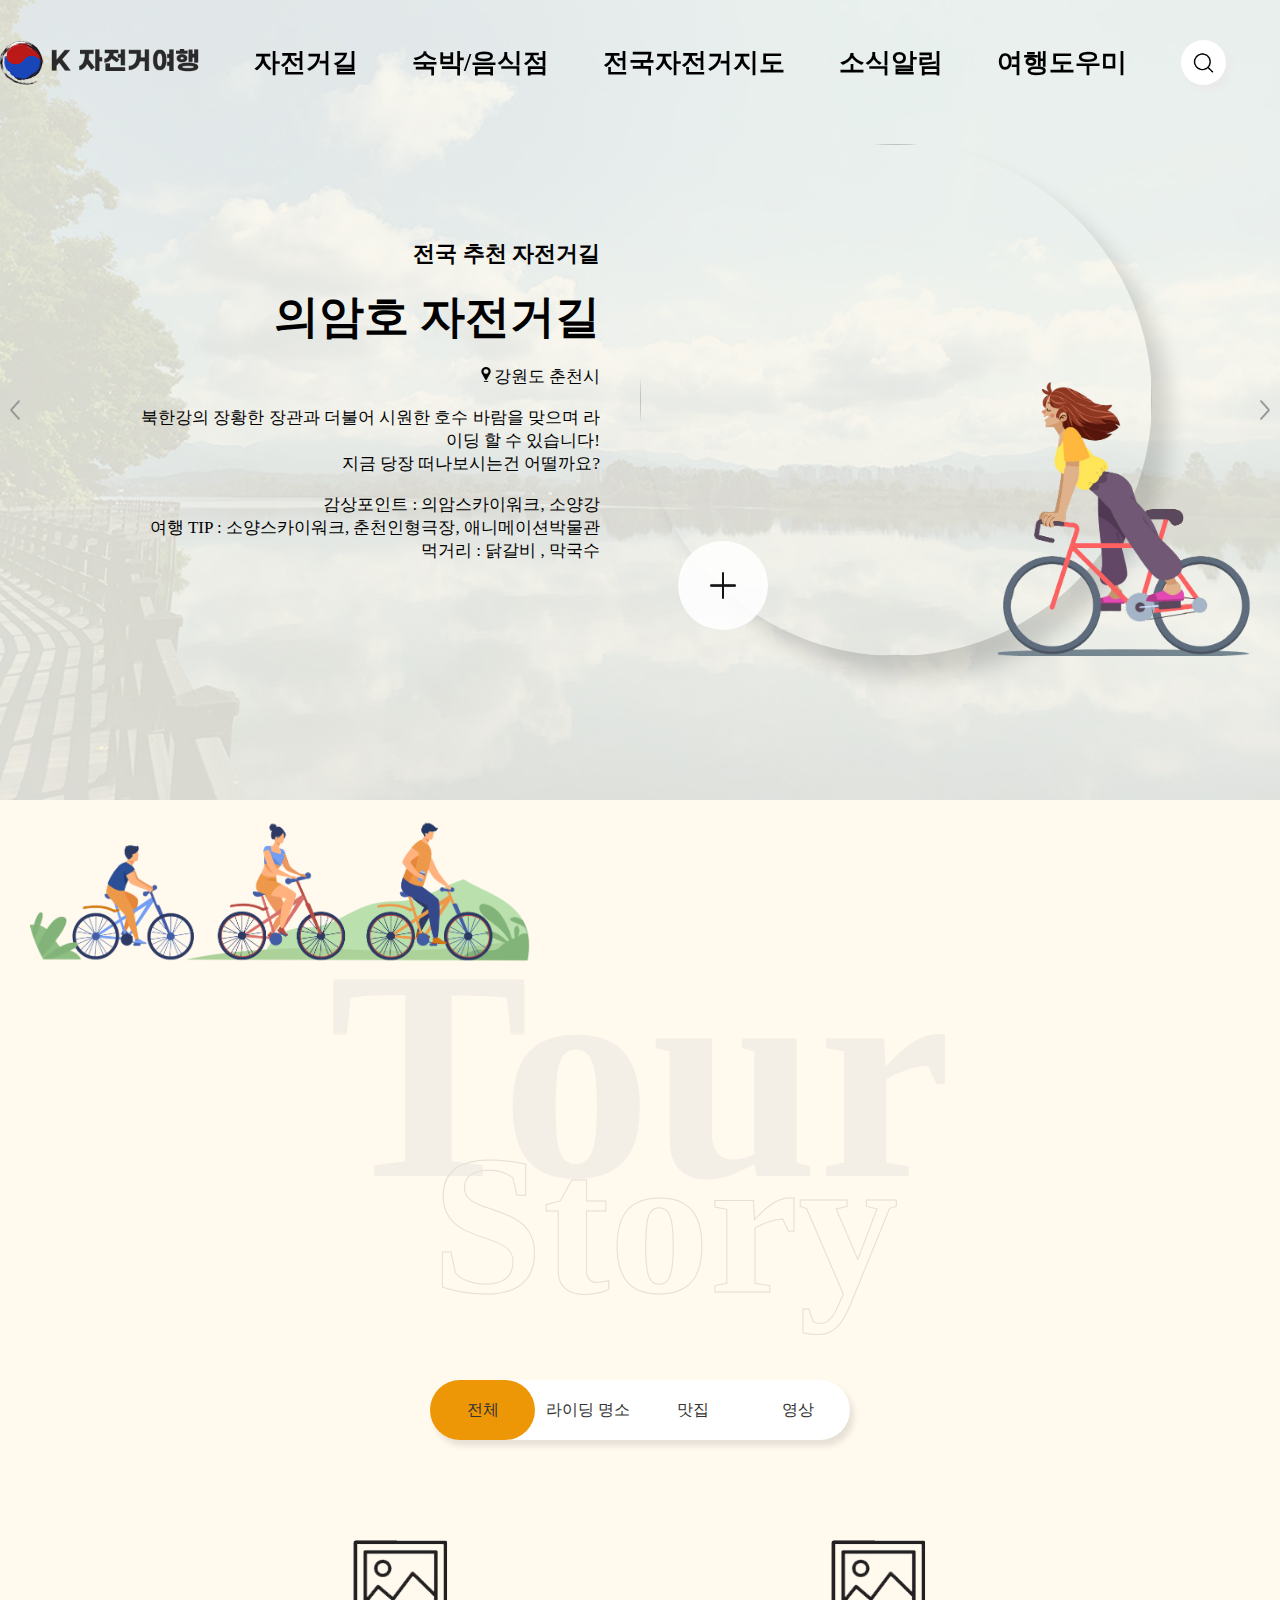
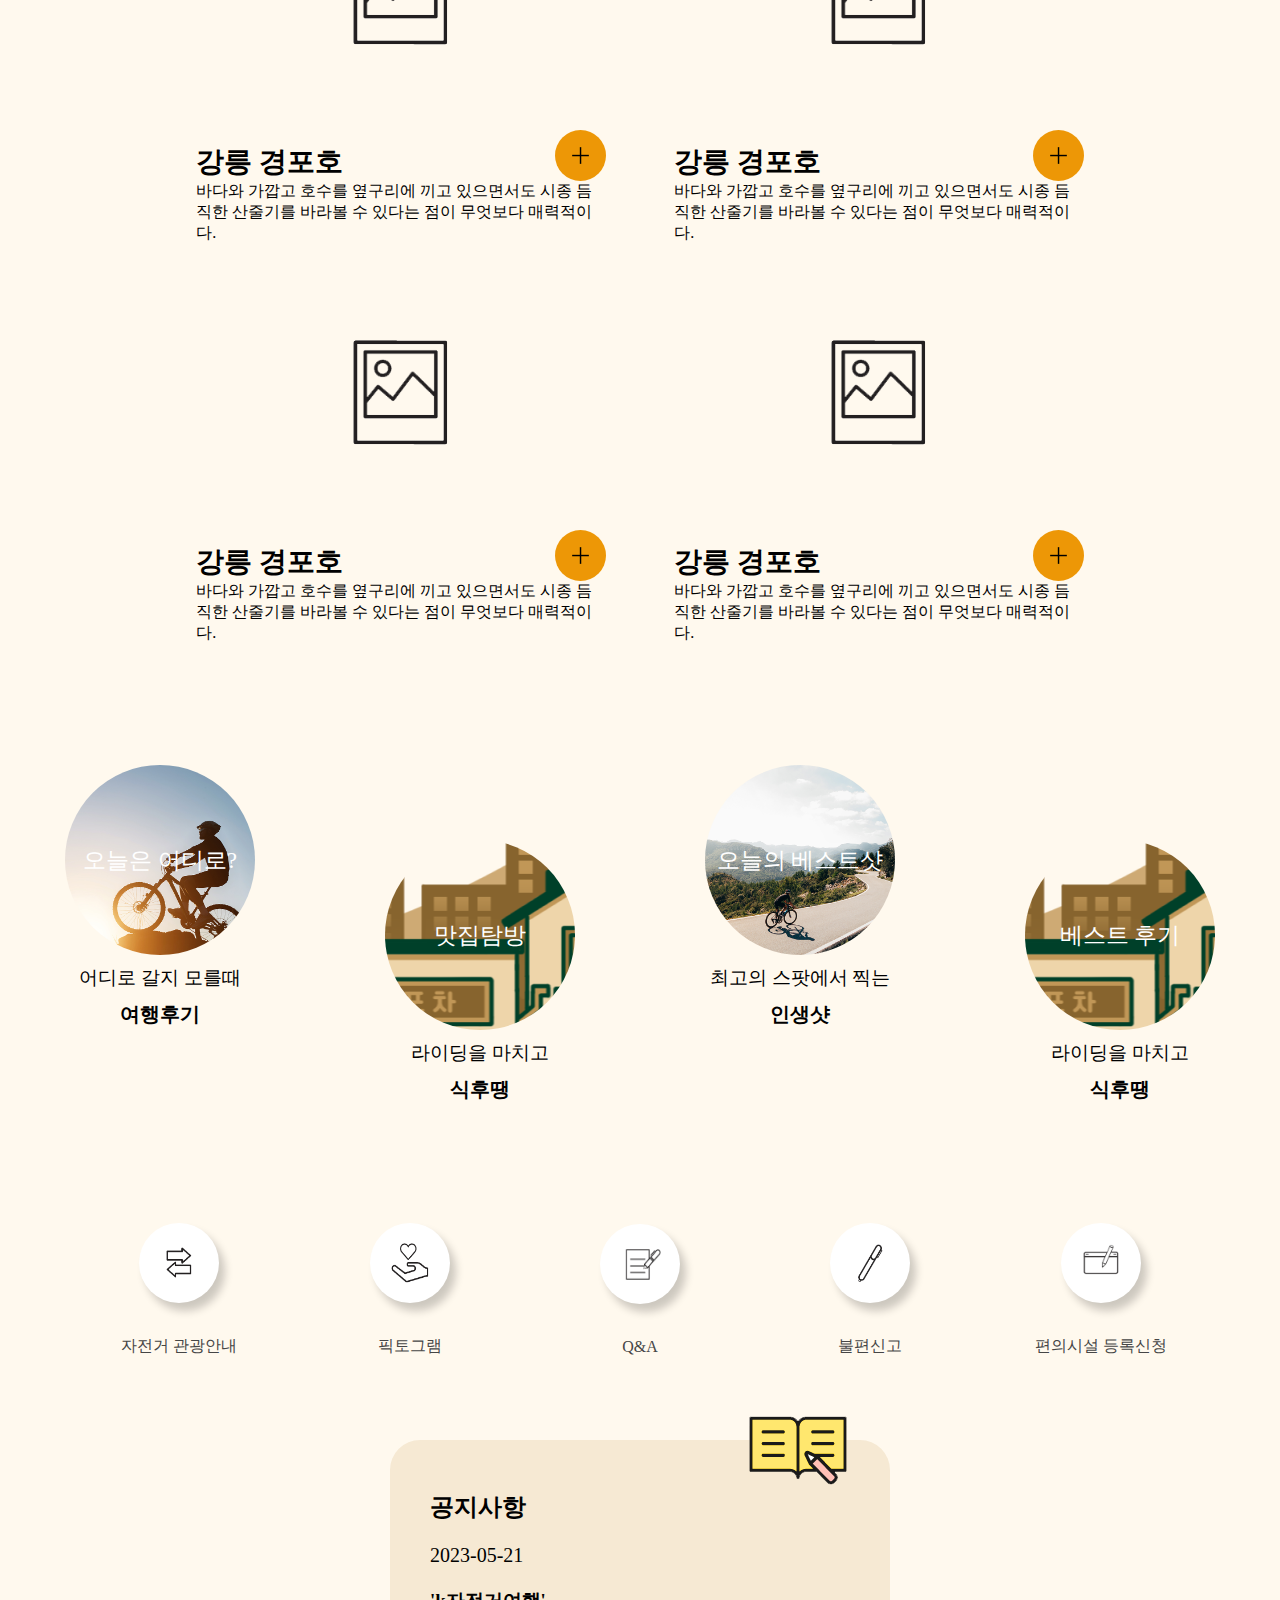
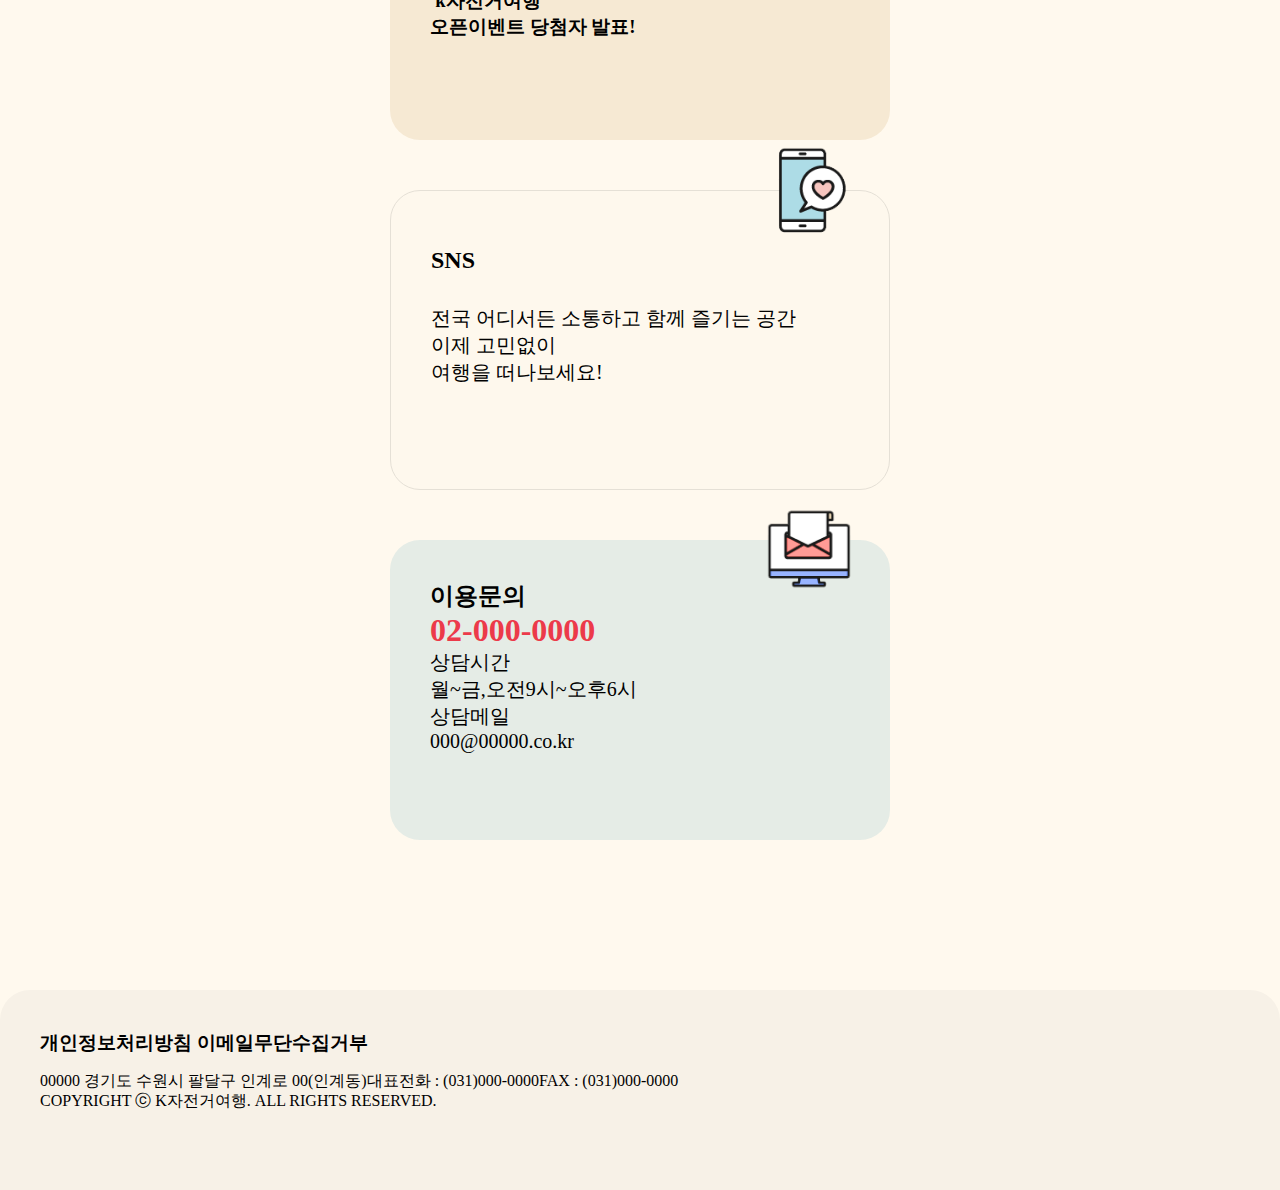
==== commit 66428067: "2023.11.06" ====
--- a/index.html
+++ b/index.html
@@ -267,7 +267,7 @@
                     </div>
                     <div class="cont_boxs">
                         <div class="conts">
-                            <img src="img/main_2.PNG">
+                            <img src="img/main_2.png">
                             <h2>맛집</h2>
                             <div class="menu_conts_txt">
                                 <h1>강릉 경포호 </h1>
@@ -276,7 +276,7 @@
                             <div class="plus_icon"></div>
                         </div>
                         <div class="conts">
-                            <img src="img/main_2.PNG">
+                            <img src="img/main_2.png">
                             <h2>맛집</h2>
                             <div class="menu_conts_txt">
                                 <h1>강릉 경포호 </h1>
@@ -285,7 +285,7 @@
                             <div class="plus_icon"></div>
                         </div>
                         <div class="conts">
-                            <img src="img/main_2.PNG">
+                            <img src="img/main_2.png">
                             <h2>맛집</h2>
                             <div class="menu_conts_txt">
                                 <h1>강릉 경포호 </h1>
@@ -294,7 +294,7 @@
                             <div class="plus_icon"></div>
                         </div>
                         <div class="conts">
-                            <img src="img/main_2.PNG">
+                            <img src="img/main_2.png">
                             <h2>맛집</h2>
                             <div class="menu_conts_txt">
                                 <h1>강릉 경포호 </h1>
@@ -433,7 +433,7 @@
                                 여행을 떠나보세요!
                             </p>
                         </div>
-                        <img src="img/content3_2.png" class="inform_img" alt="inform_img">
+                        <img src="img/content3_2.PNG" class="inform_img" alt="inform_img">
                     </div>
                     <div class="article2_contents3_boxs">
                         <div class="box_contents">
@@ -442,7 +442,7 @@
                             <p>상담시간<p><span>월~금,오전9시~오후6시</span>
                             <p>상담메일<p><span>000@00000.co.kr</span>
                         </div>
-                        <img src="img/content3_3.png" class="inform_img" alt="inform_img">
+                        <img src="img/content3_3.PNG" class="inform_img" alt="inform_img">
                     </div>
                 </div>
             </div>
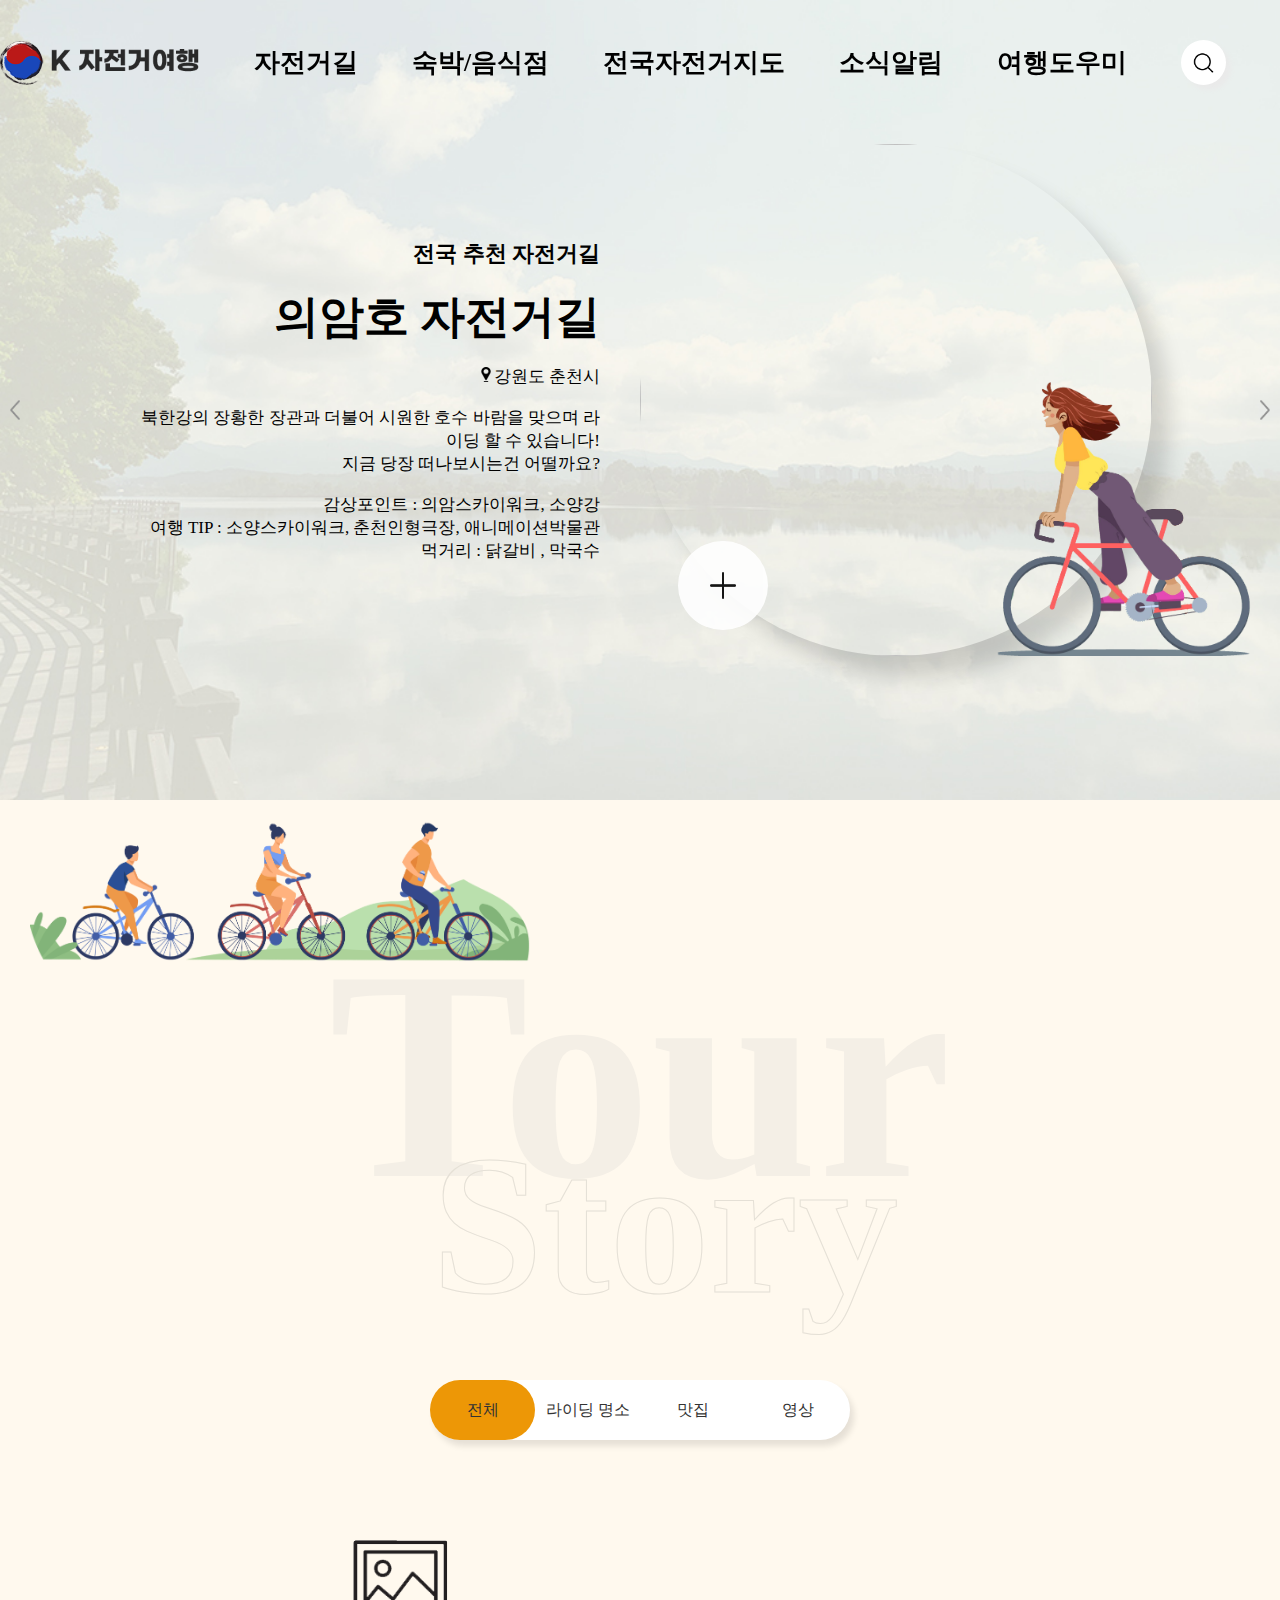
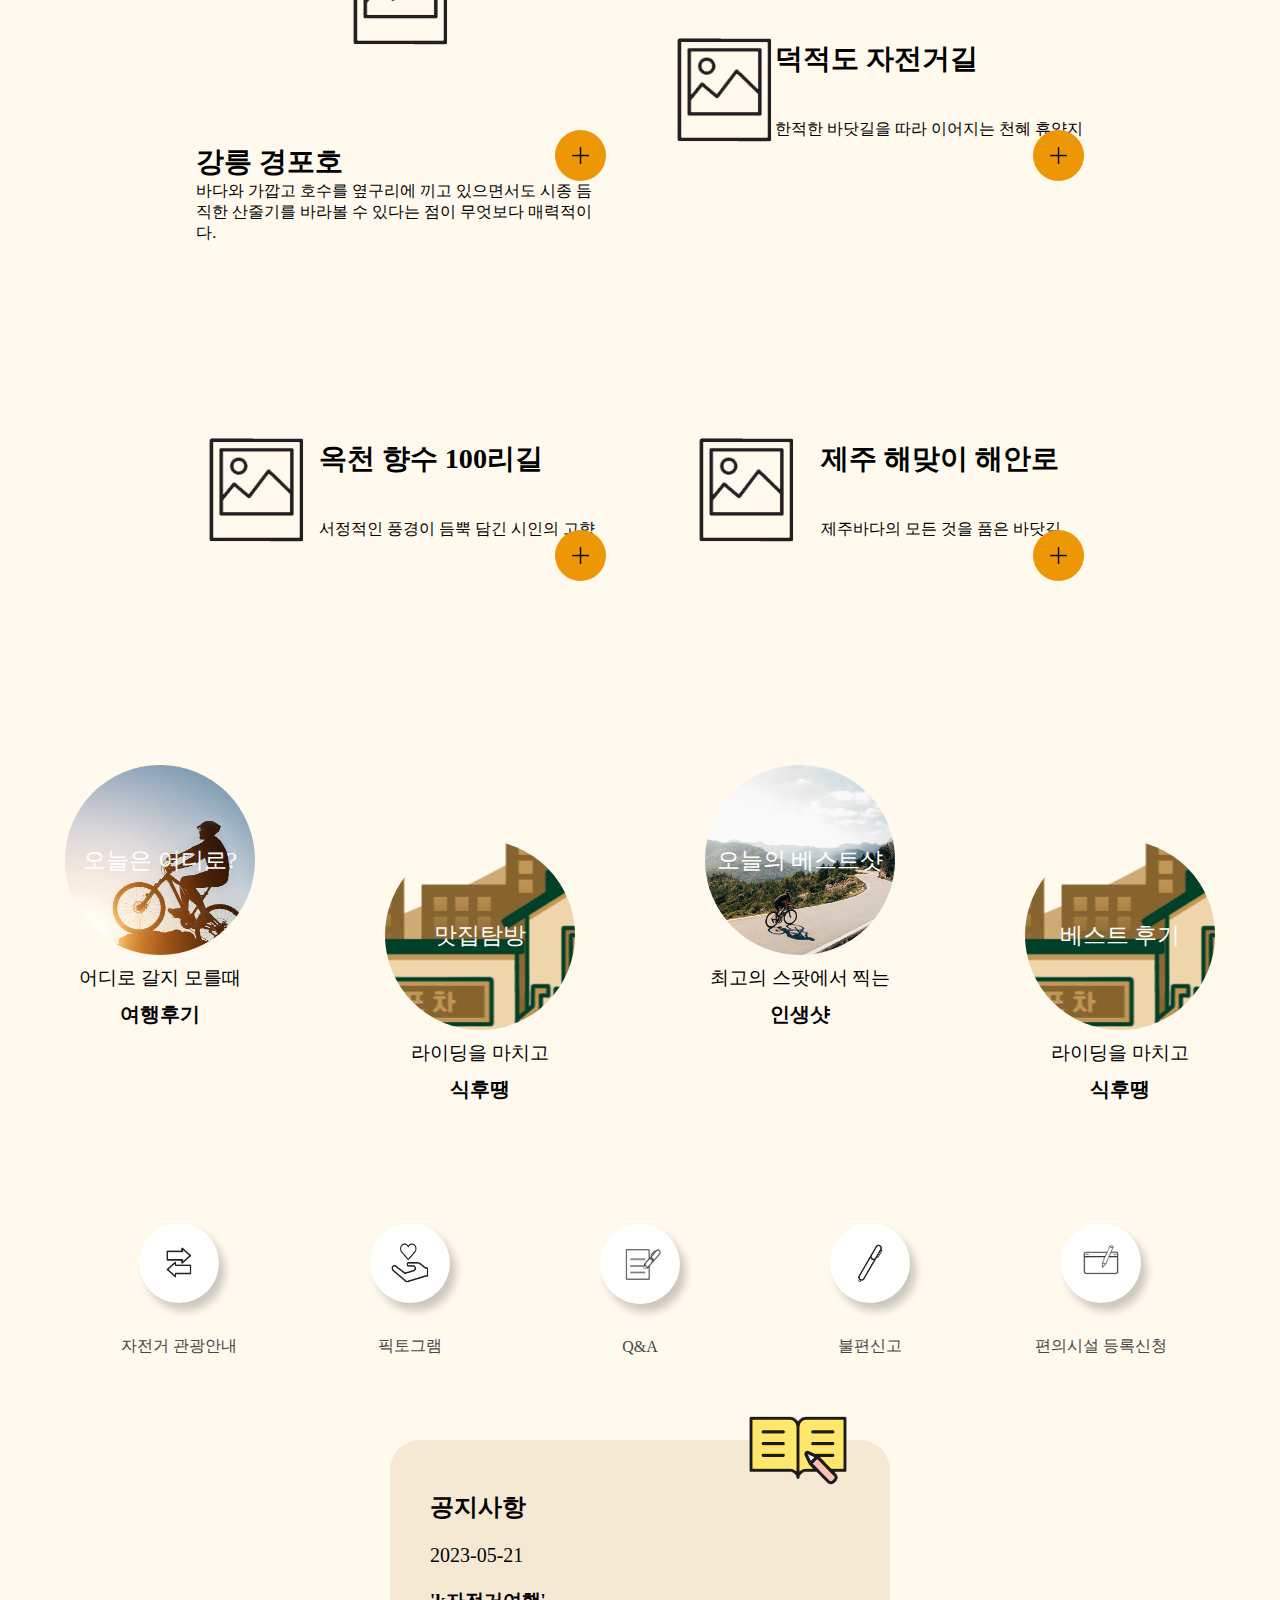
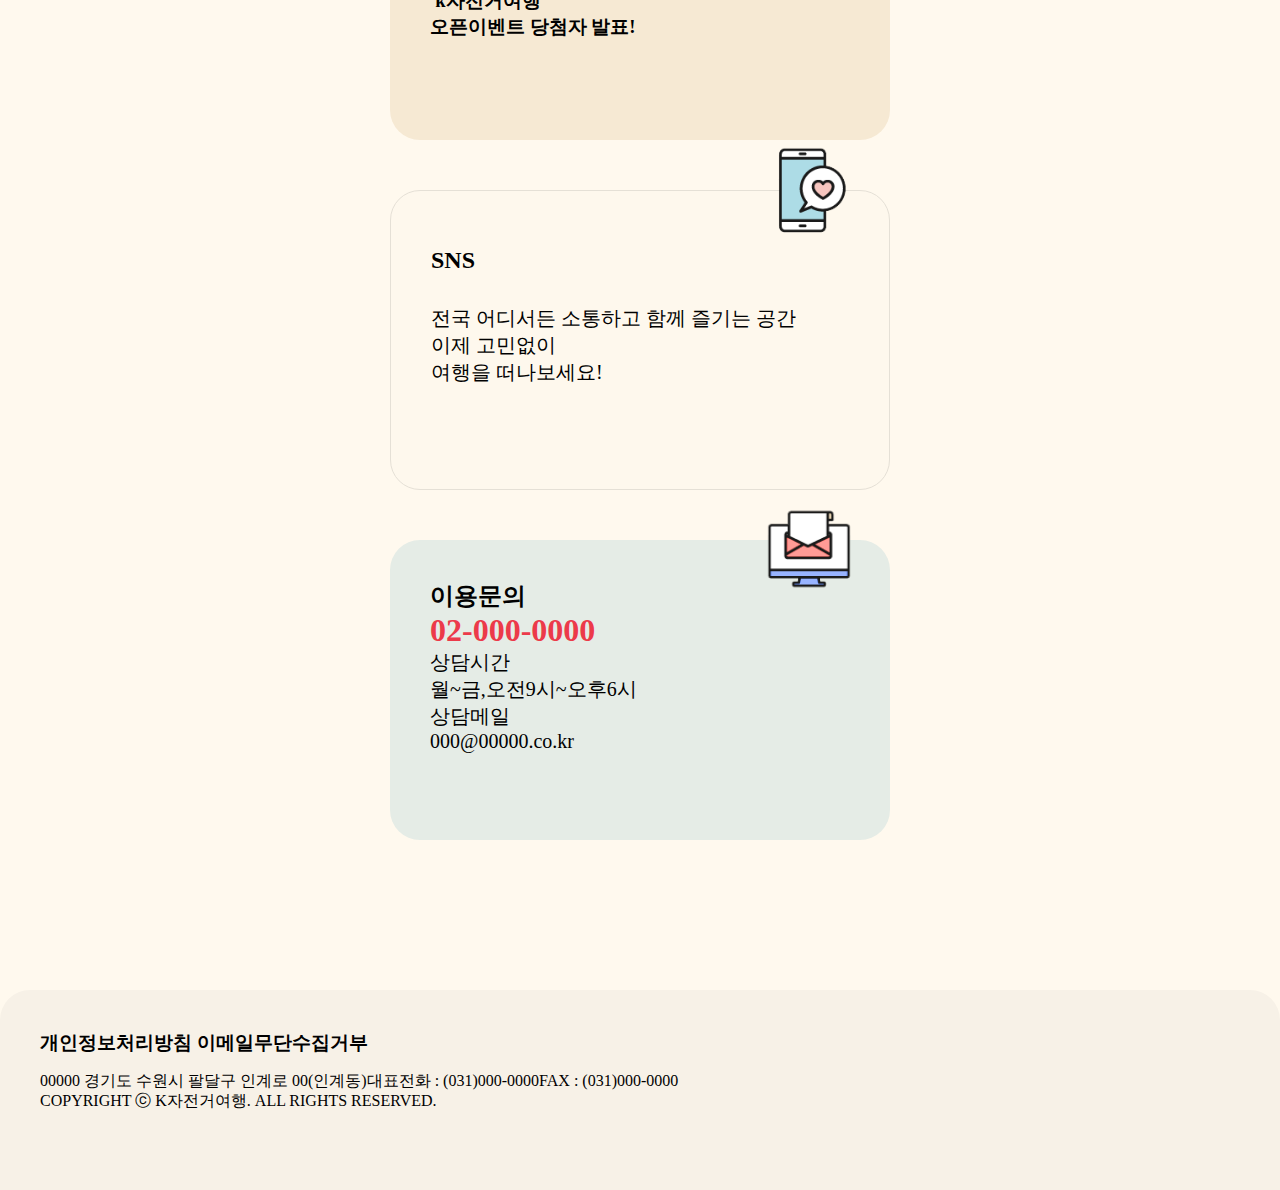
==== commit d47ccc6b: "2023.11.08" ====
--- a/index.html
+++ b/index.html
@@ -136,16 +136,13 @@
                     <div class="main_img"><img src="./img/2_1.jpg" alt="main_img"></div>
                     <div class="contents">
                         <div class="explain_box">
-                            <h3>경기 파주</h3>
+                            <h2>전국 추천 자전거길</h2>
+                            <br>
                             <h1><span>DMZ</span> 자전거길</h1>
                             <br>
-                            <p>임진각, 반구정, 화석정 등 지역의 주요관광지와 연계돼 있는 DMZ<br>
-                                자전거길은 임진강을 따라 주변 농촌의 들판과 야산이 끝없이<br> 
-                                펼쳐져 있다. 이곳의 유일한 섬 초평도에는 각종 야생화는 물론<br> 
-                                희귀조류인 말똥가리 등이 서식하고 있는 곳으로 장산전망대를<br>
-                                이용하면 오염되지 않은 생태계의 중요한 가치를 한눈에 내려다 볼<br>
-                                수 있다. 자전거 쉼터 및 보관소 등이 곳곳에 마련되어 라이더들의<br>
-                                편의를 돕는다.
+                            <p><img src="img/location.png" class="sec_location">강원도 춘천시</p>
+                            <br>
+                            <p>섬 초평도에는 각종 야생화는 물론 자연생태계를 느끼며 라이딩 하세요~!
                             </p>
 
                             <br>
@@ -155,6 +152,8 @@
                         </div>
                         <div class="content_img">
                             <img id="section_img_1" src="img/2.jpg">
+                            <img src="img/5310981.png" class="woman">
+                            <div class="content_img_plus"><img src="img/plus.png" alt="plus"></div>
                         </div>
                     </div>
                 </div>
@@ -174,7 +173,7 @@
                 <div class="cont_txt">
                     <h1>전국 자전거 여행</h1>
                     <h1>컨텐츠는,</h1>
-                    <h1>000건</h1>
+                    <h1 id="sss">000</h1>
                 </div>
                 <div class="main_txt">
                     <h1>Tour</h1>
@@ -203,6 +202,35 @@
                             <img src="img/main_1.PNG">
                             <h2>전체</h2>
                             <div class="menu_conts_txt">
+                                <h1>덕적도 자전거길 </h1>
+                                <p> 한적한 바닷길을 따라 이어지는 천혜 휴양지</p>
+                            </div>
+                            <div class="plus_icon"></div>
+                        </div>
+                        <div class="conts">
+                            <img src="img/main_1.PNG">
+                            <h2>전체</h2>
+                            <div class="menu_conts_txt">
+                                <h1>옥천 향수 100리길 </h1>
+                                <p> 서정적인 풍경이 듬뿍 담긴 시인의 고향</p>
+                            </div>
+                            <div class="plus_icon"></div>
+                        </div>
+                        <div class="conts">
+                            <img src="img/main_1.PNG">
+                            <h2>전체</h2>
+                            <div class="menu_conts_txt">
+                                <h1>제주 해맞이 해안로 </h1>
+                                <p> 제주바다의 모든 것을 품은 바닷길</p>
+                            </div>
+                            <div class="plus_icon"></div>
+                        </div>
+                    </div>
+                    <div class="cont_boxs">
+                        <div class="conts">
+                            <img src="img/main_1.PNG">
+                            <h2>라이딩 명소</h2>
+                            <div class="menu_conts_txt">
                                 <h1>강릉 경포호 </h1>
                                 <p> 바다와 가깝고 호수를 옆구리에 끼고 있으면서도 시종 듬직한 산줄기를 바라볼 수 있다는 점이 무엇보다 매력적이다.</p>
                             </div>
@@ -210,35 +238,6 @@
                         </div>
                         <div class="conts">
                             <img src="img/main_1.PNG">
-                            <h2>전체</h2>
-                            <div class="menu_conts_txt">
-                                <h1>강릉 경포호 </h1>
-                                <p> 바다와 가깝고 호수를 옆구리에 끼고 있으면서도 시종 듬직한 산줄기를 바라볼 수 있다는 점이 무엇보다 매력적이다.</p>
-                            </div>
-                            <div class="plus_icon"></div>
-                        </div>
-                        <div class="conts">
-                            <img src="img/main_1.PNG">
-                            <h2>전체</h2>
-                            <div class="menu_conts_txt">
-                                <h1>강릉 경포호 </h1>
-                                <p> 바다와 가깝고 호수를 옆구리에 끼고 있으면서도 시종 듬직한 산줄기를 바라볼 수 있다는 점이 무엇보다 매력적이다.</p>
-                            </div>
-                            <div class="plus_icon"></div>
-                        </div>
-                    </div>
-                    <div class="cont_boxs">
-                        <div class="conts">
-                            <img src="img/main_1.PNG">
-                            <h2>라이딩 명소</h2>
-                            <div class="menu_conts_txt">
-                                <h1>강릉 경포호 </h1>
-                                <p> 바다와 가깝고 호수를 옆구리에 끼고 있으면서도 시종 듬직한 산줄기를 바라볼 수 있다는 점이 무엇보다 매력적이다.</p>
-                            </div>
-                            <div class="plus_icon"></div>
-                        </div>
-                        <div class="conts">
-                            <img src="img/main_1.PNG">
                             <h2>라이딩 명소</h2>
                             <div class="menu_conts_txt">
                                 <h1>옥천 향수 100리길</h1>
@@ -270,8 +269,8 @@
                             <img src="img/main_2.png">
                             <h2>맛집</h2>
                             <div class="menu_conts_txt">
-                                <h1>강릉 경포호 </h1>
-                                <p> 바다와 가깝고 호수를 옆구리에 끼고 있으면서도 시종 듬직한 산줄기를 바라볼 수 있다는 점이 무엇보다 매력적이다.</p>
+                                <h1>덕풍교 푸드 트럭 </h1>
+                                <p> 덕풍교를 가기 전 우측에 빨간색 파라솔들이 보이면 제대로 찾은겁니다!</p>
                             </div>
                             <div class="plus_icon"></div>
                         </div>
@@ -279,8 +278,8 @@
                             <img src="img/main_2.png">
                             <h2>맛집</h2>
                             <div class="menu_conts_txt">
-                                <h1>강릉 경포호 </h1>
-                                <p> 바다와 가깝고 호수를 옆구리에 끼고 있으면서도 시종 듬직한 산줄기를 바라볼 수 있다는 점이 무엇보다 매력적이다.</p>
+                                <h1>면포도궁 팔당본점</h1>
+                                <p> 팔당대교를 남단에서 북단으로 건넌 뒤, 약 1.3km 직진하면 신호등 우측에 있습니다.</p>
                             </div>
                             <div class="plus_icon"></div>
                         </div>
@@ -288,8 +287,8 @@
                             <img src="img/main_2.png">
                             <h2>맛집</h2>
                             <div class="menu_conts_txt">
-                                <h1>강릉 경포호 </h1>
-                                <p> 바다와 가깝고 호수를 옆구리에 끼고 있으면서도 시종 듬직한 산줄기를 바라볼 수 있다는 점이 무엇보다 매력적이다.</p>
+                                <h1> 돌미나리집</h1>
+                                <p>양수철교 주변을 지나가면 항상 사람들이 야외 테이블에 앉아서 먹는 식당! </p>
                             </div>
                             <div class="plus_icon"></div>
                         </div>
@@ -297,8 +296,8 @@
                             <img src="img/main_2.png">
                             <h2>맛집</h2>
                             <div class="menu_conts_txt">
-                                <h1>강릉 경포호 </h1>
-                                <p> 바다와 가깝고 호수를 옆구리에 끼고 있으면서도 시종 듬직한 산줄기를 바라볼 수 있다는 점이 무엇보다 매력적이다.</p>
+                                <h1>물의정원 딸기쉐이크 </h1>
+                                <p> 경기도 남양주시 조안면 송촌리 363-3 주변</p>
                             </div>
                             <div class="plus_icon"></div>
                         </div>
@@ -308,8 +307,8 @@
                             <img src="img/main_1.PNG">
                             <h2>영상</h2>
                             <div class="menu_conts_txt">
-                                <h1>강릉 경포호 </h1>
-                                <p> 바다와 가깝고 호수를 옆구리에 끼고 있으면서도 시종 듬직한 산줄기를 바라볼 수 있다는 점이 무엇보다 매력적이다.</p>
+                                <h1>[월간부산] 낙동강 자전거길 2박 3일 🚲- 1부</h1>
+                                <p> KBS Busan</p>
                             </div>
                             <div class="plus_icon"></div>
                         </div>
@@ -317,8 +316,8 @@
                             <img src="img/main_1.PNG">
                             <h2>영상</h2>
                             <div class="menu_conts_txt">
-                                <h1>강릉 경포호 </h1>
-                                <p> 바다와 가깝고 호수를 옆구리에 끼고 있으면서도 시종 듬직한 산줄기를 바라볼 수 있다는 점이 무엇보다 매력적이다.</p>
+                                <h1>혼자서도 충분하다^^ 동해안길 자전거 여행</h1>
+                                <p> 달리는 스템</p>
                             </div>
                             <div class="plus_icon"></div>
                         </div>
@@ -326,8 +325,8 @@
                             <img src="img/main_1.PNG">
                             <h2>영상</h2>
                             <div class="menu_conts_txt">
-                                <h1>강릉 경포호 </h1>
-                                <p> 바다와 가깝고 호수를 옆구리에 끼고 있으면서도 시종 듬직한 산줄기를 바라볼 수 있다는 점이 무엇보다 매력적이다.</p>
+                                <h1>여자 혼자 동해안 미인증 자전거 국토종주 안가는 이유가 있다 l 영덕~포항 l</h1>
+                                <p> 오리왕cycling</p>
                             </div>
                             <div class="plus_icon"></div>
                         </div>
@@ -335,8 +334,8 @@
                             <img src="img/main_1.PNG">
                             <h2>영상</h2>
                             <div class="menu_conts_txt">
-                                <h1>강릉 경포호 </h1>
-                                <p> 바다와 가깝고 호수를 옆구리에 끼고 있으면서도 시종 듬직한 산줄기를 바라볼 수 있다는 점이 무엇보다 매력적이다.</p>
+                                <h1>영산강자전거길 안좋은듯 좋은듯~ 130km 종주 성공!!</h1>
+                                <p> 달려라점점이</p>
                             </div>
                             <div class="plus_icon"></div>
                         </div>
